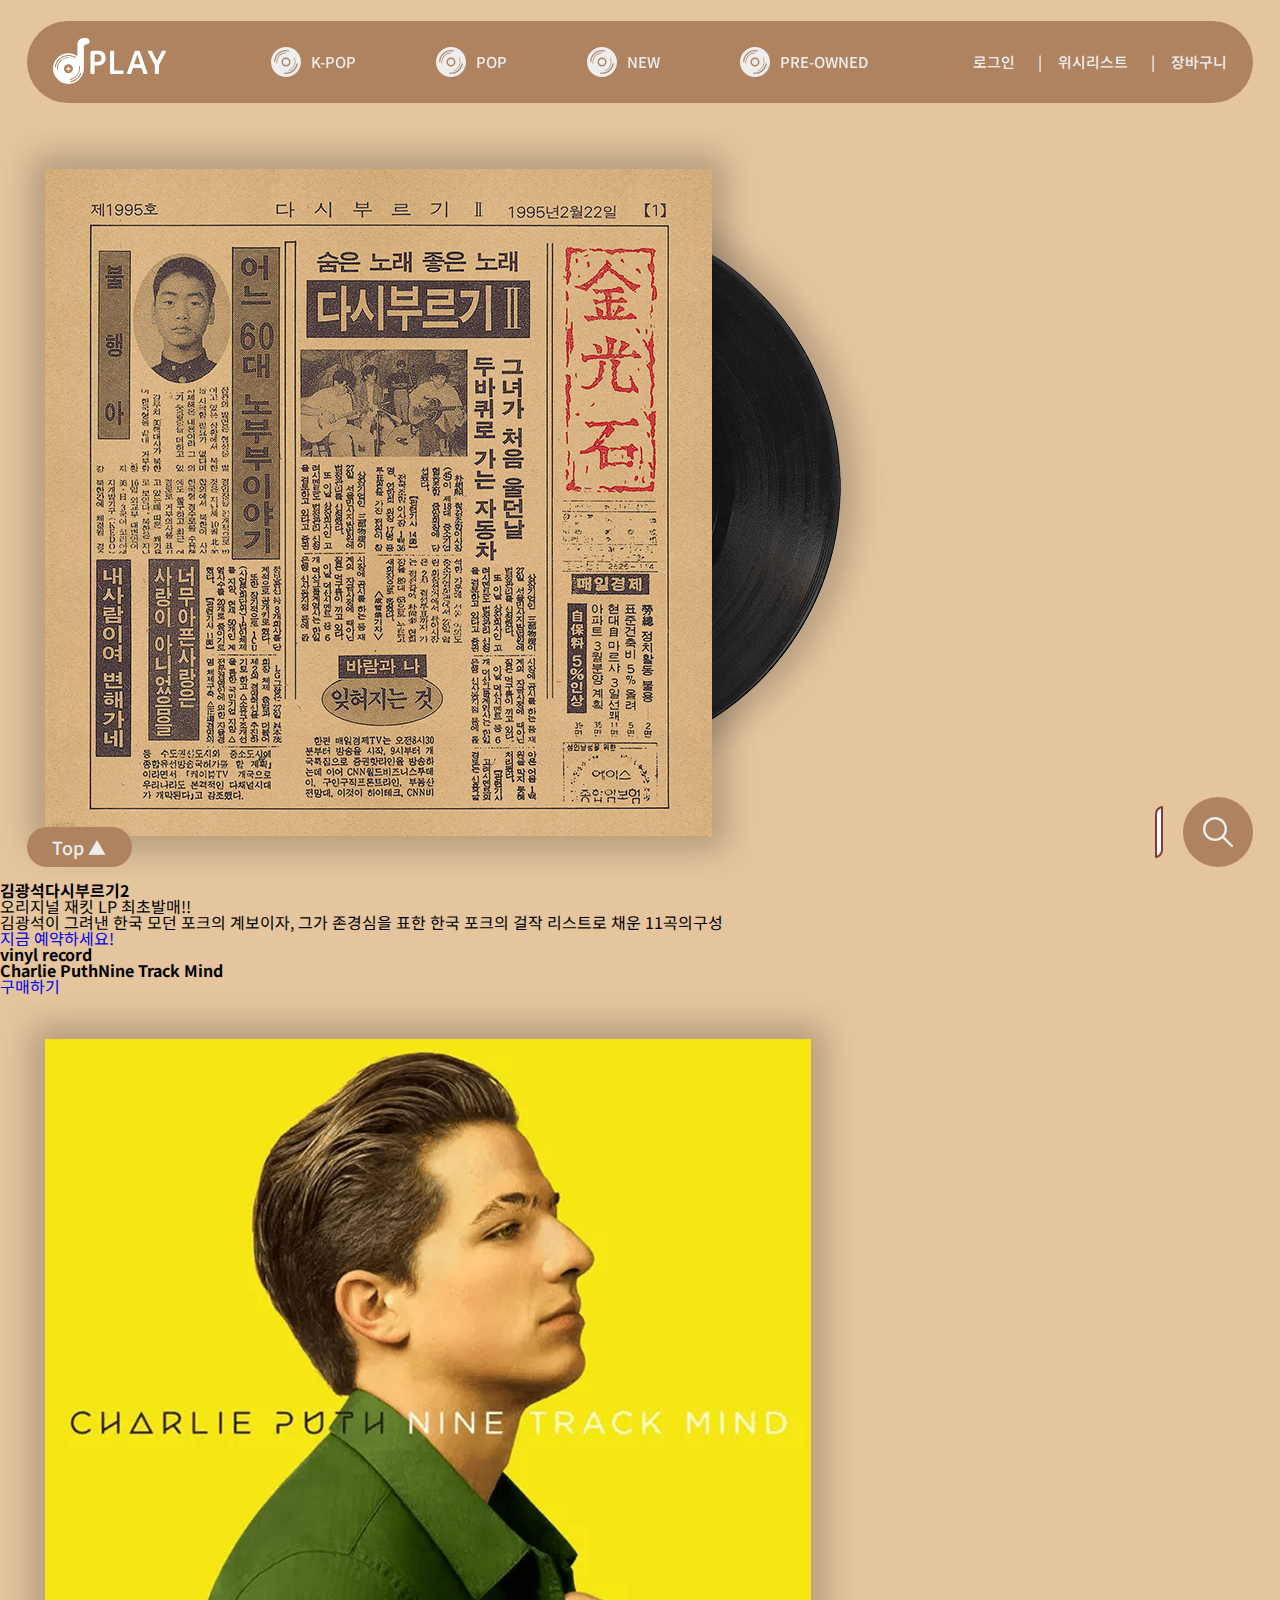
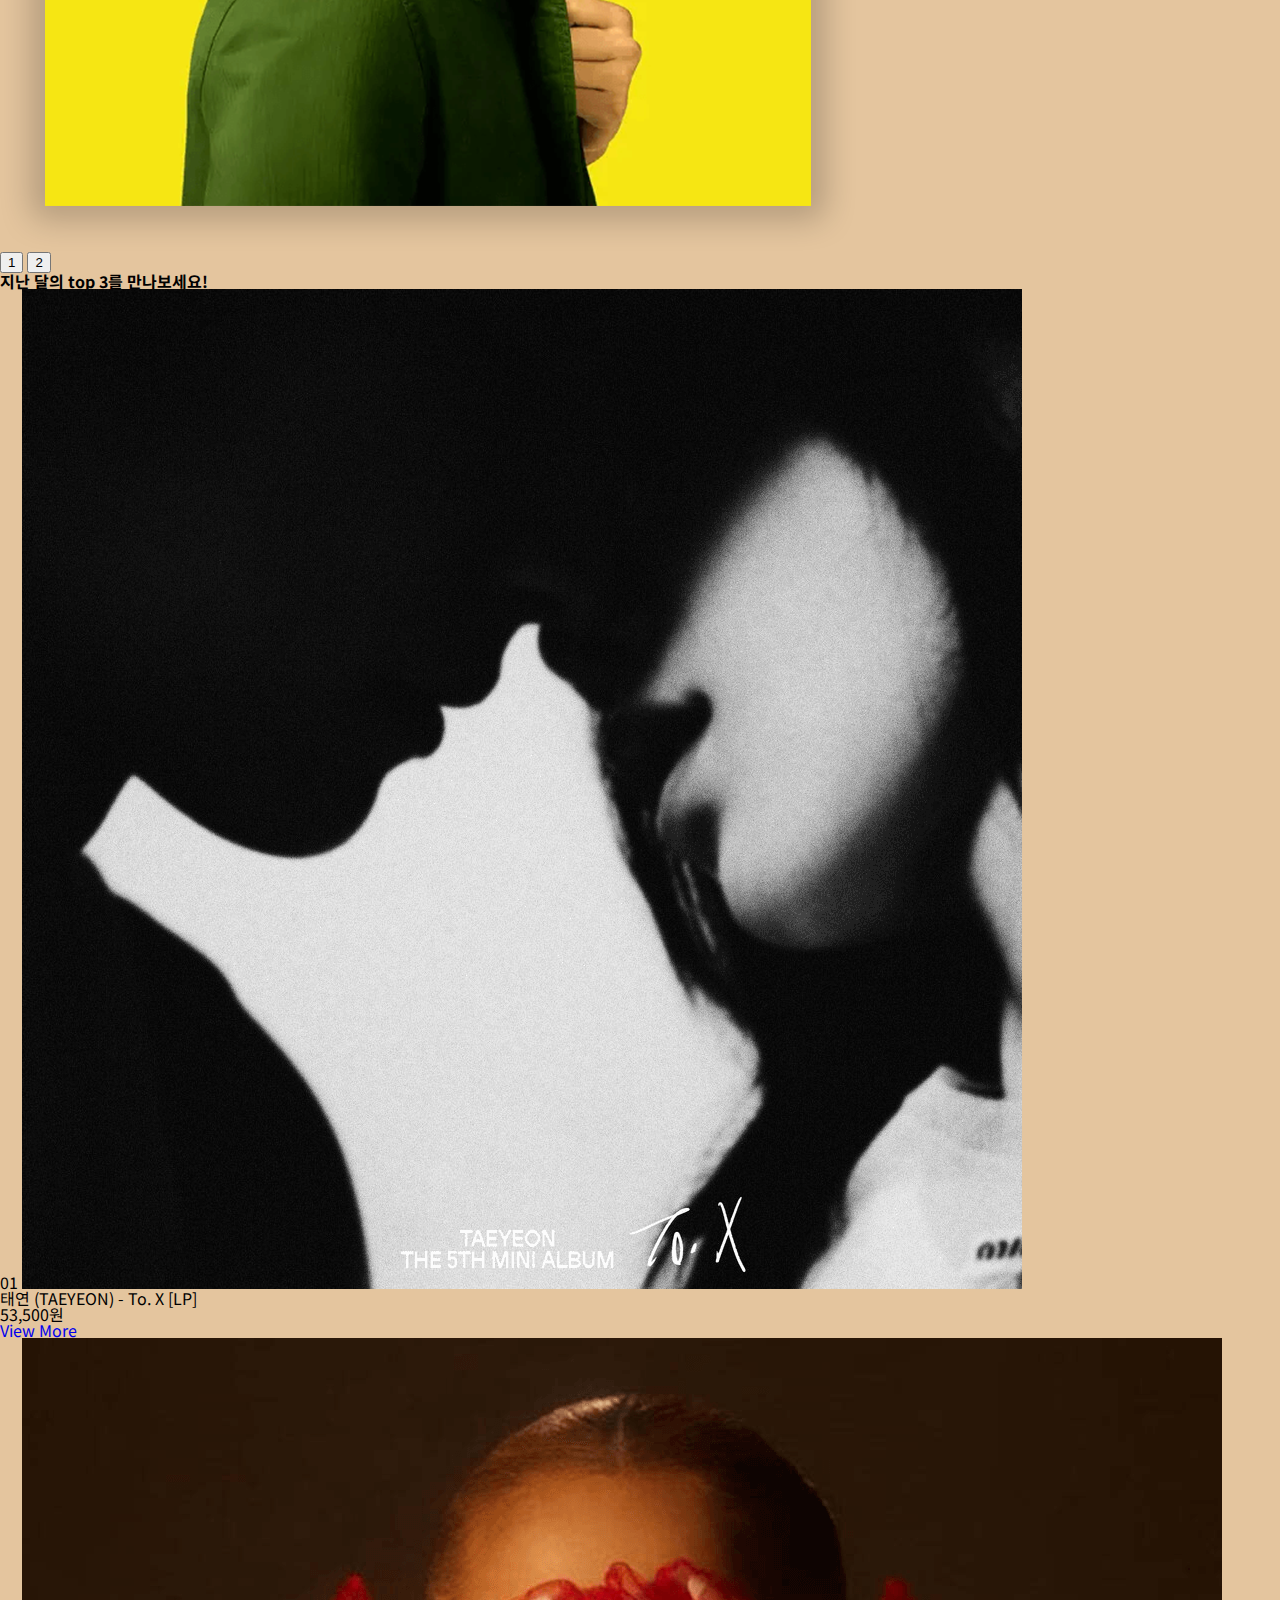
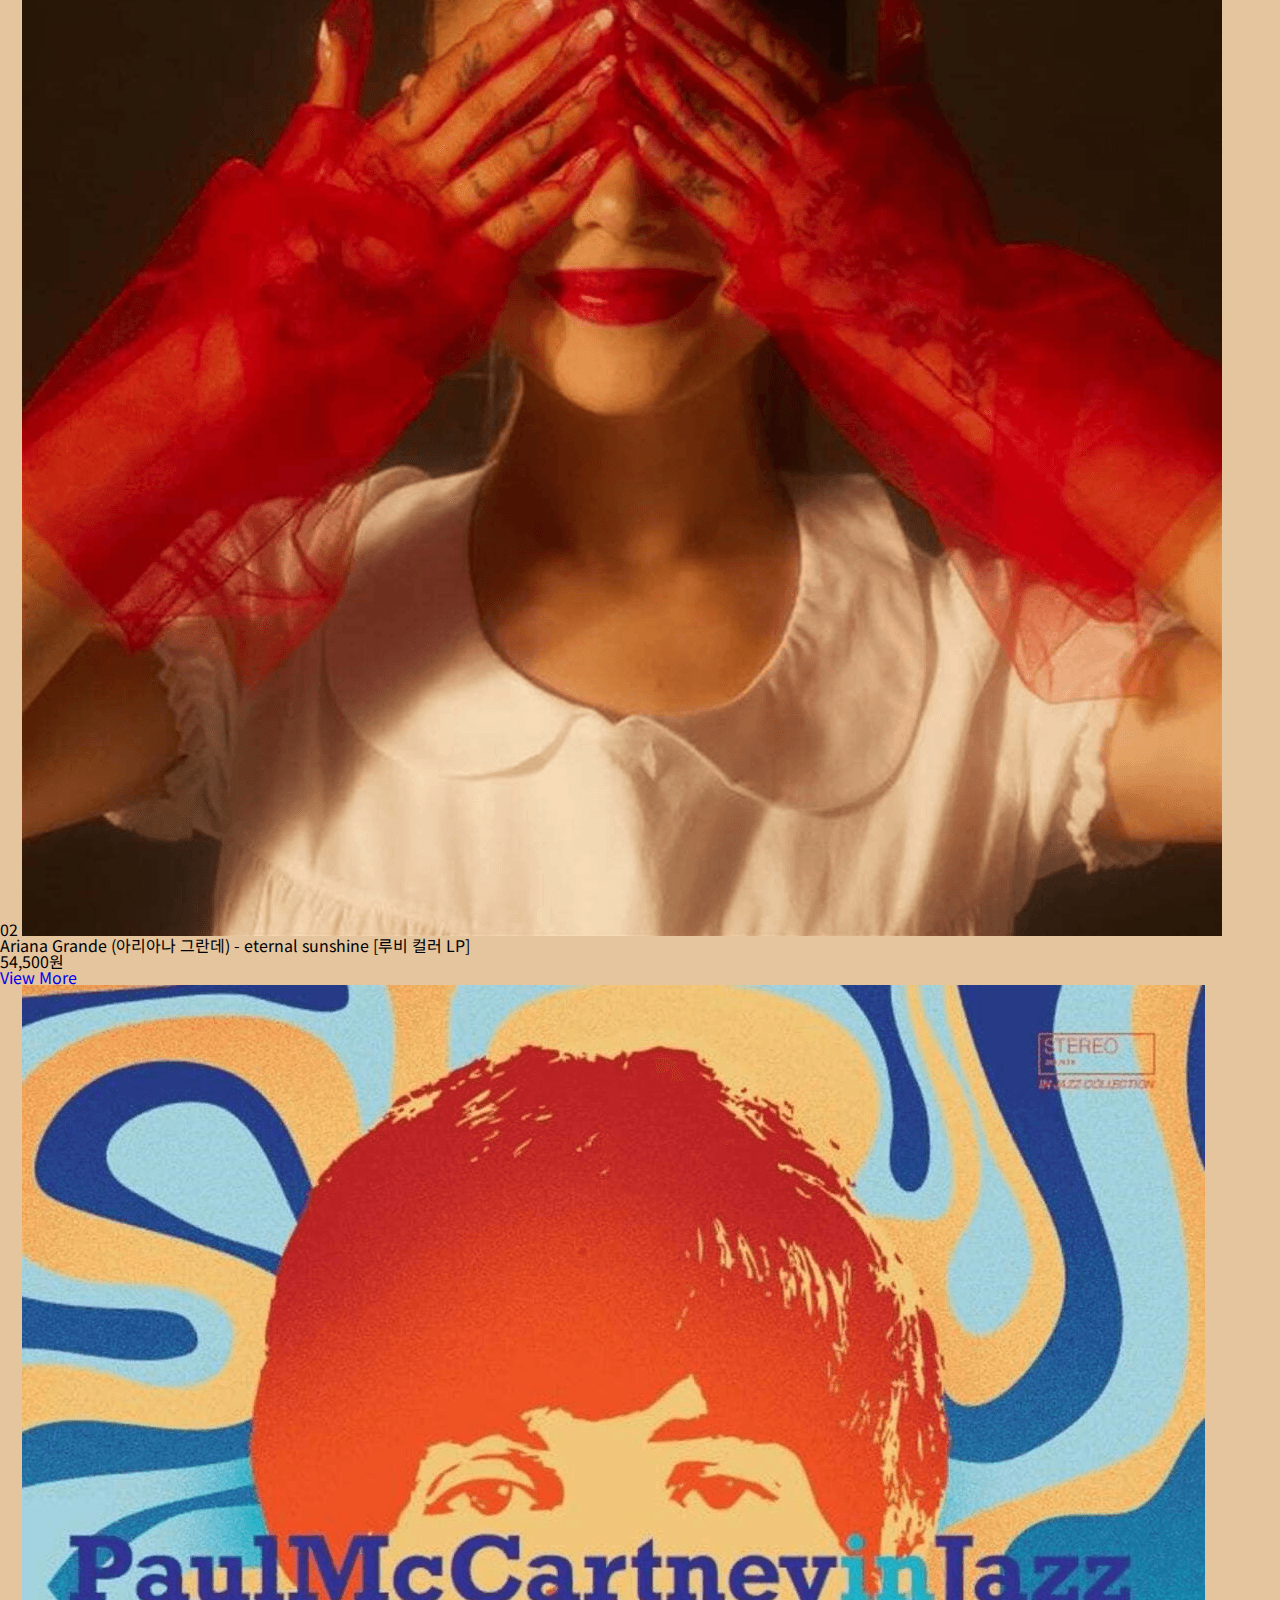
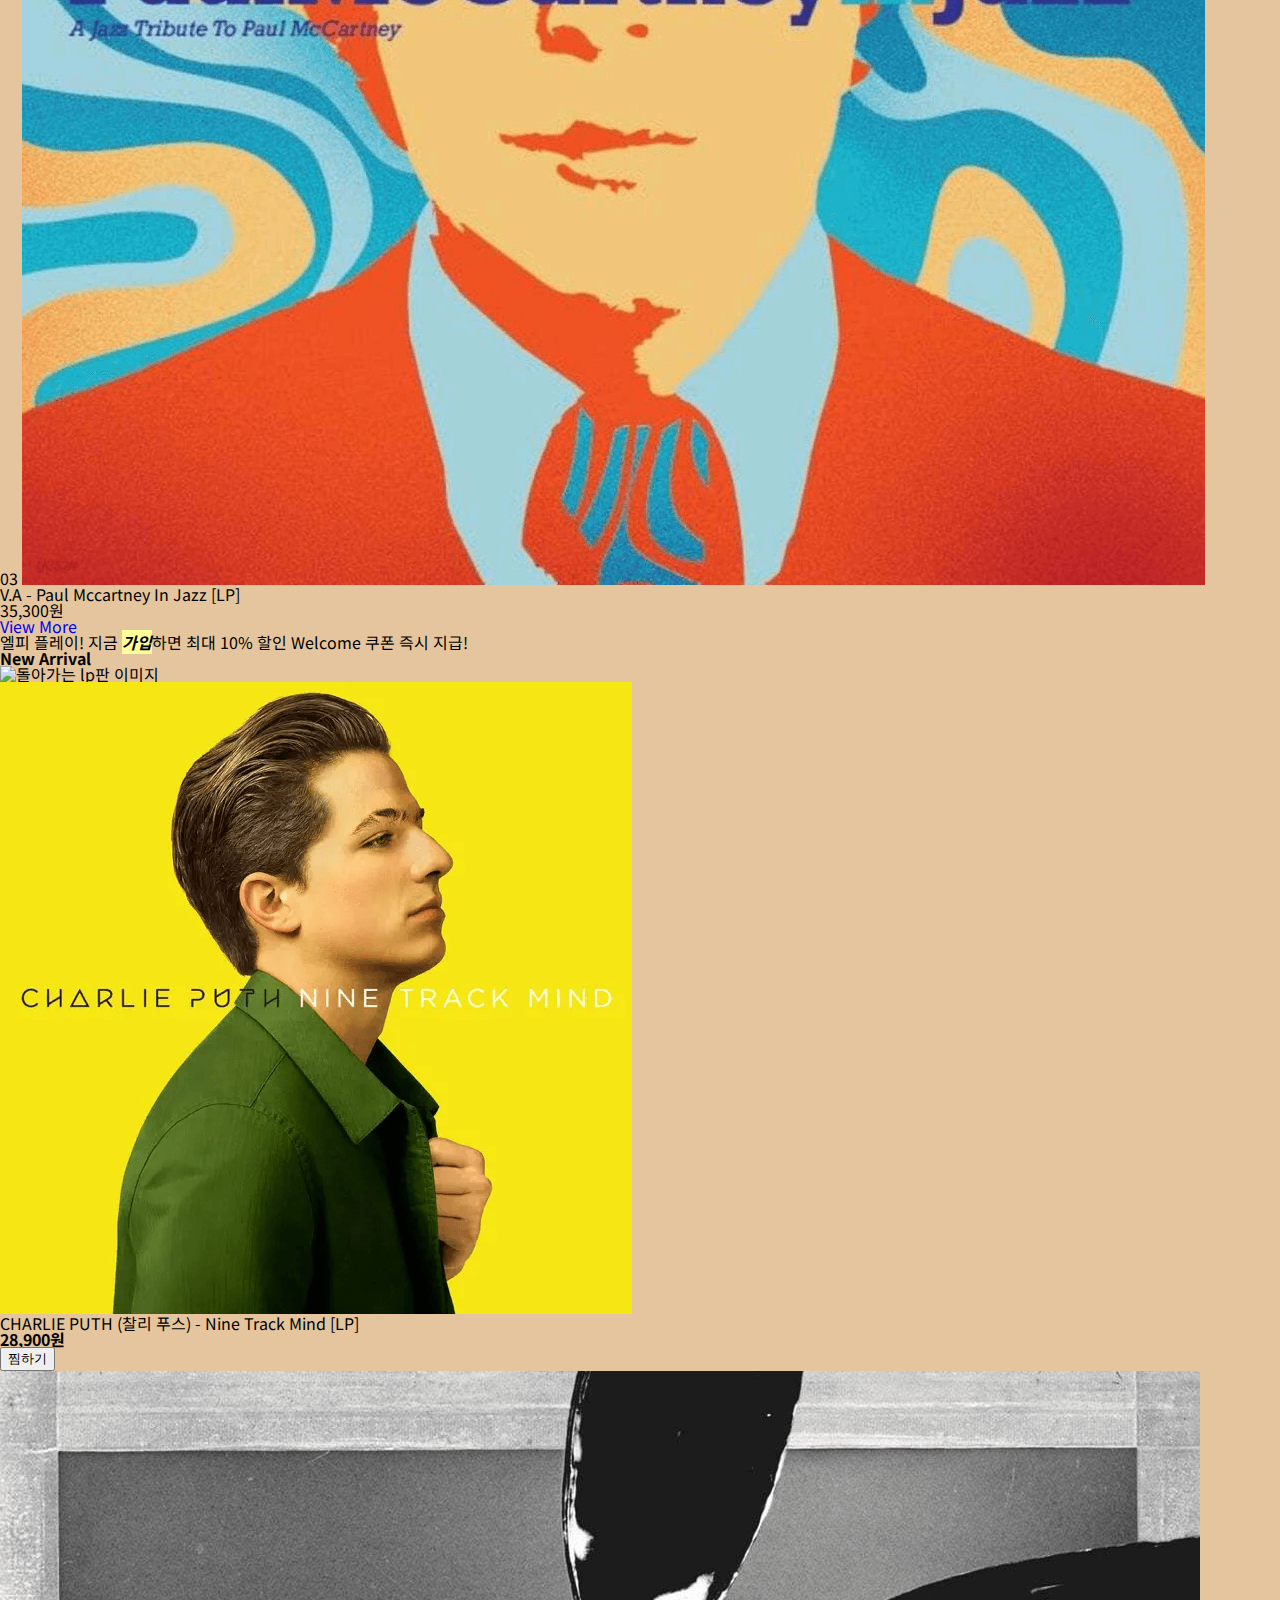
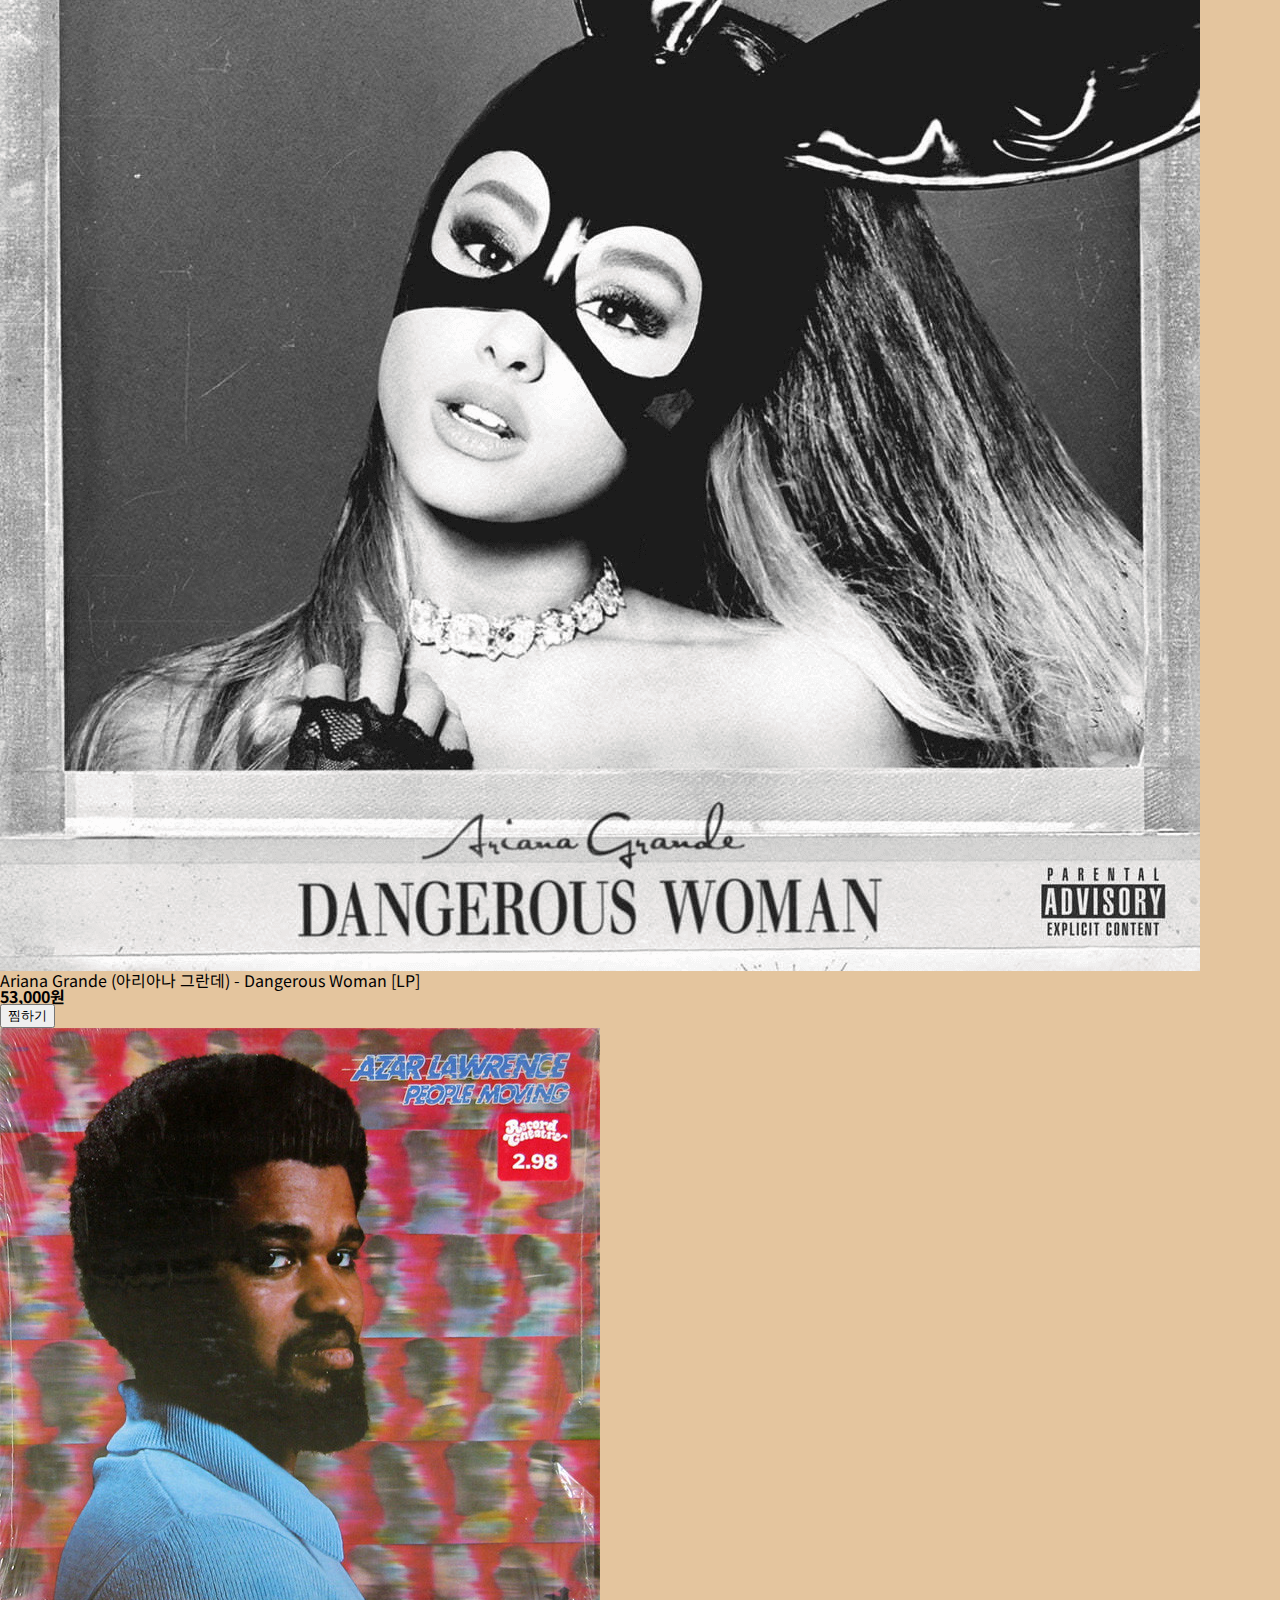
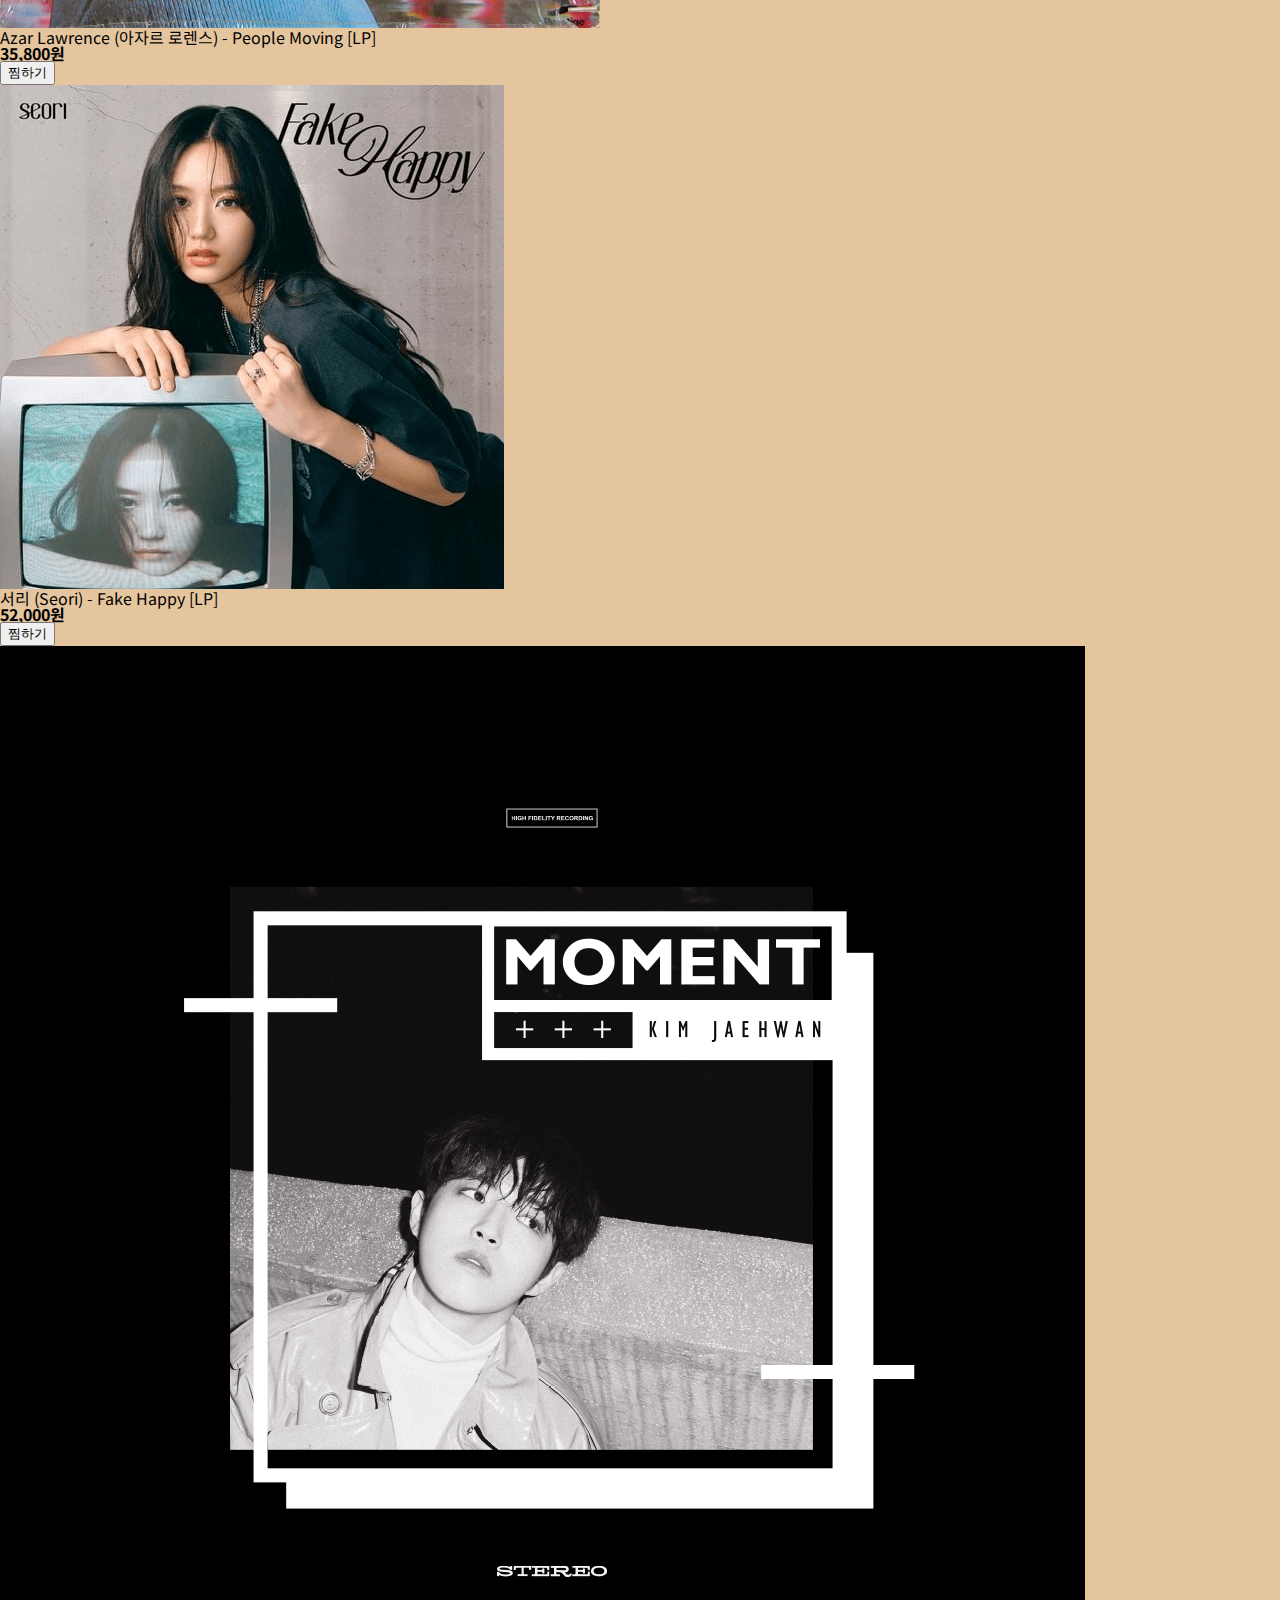
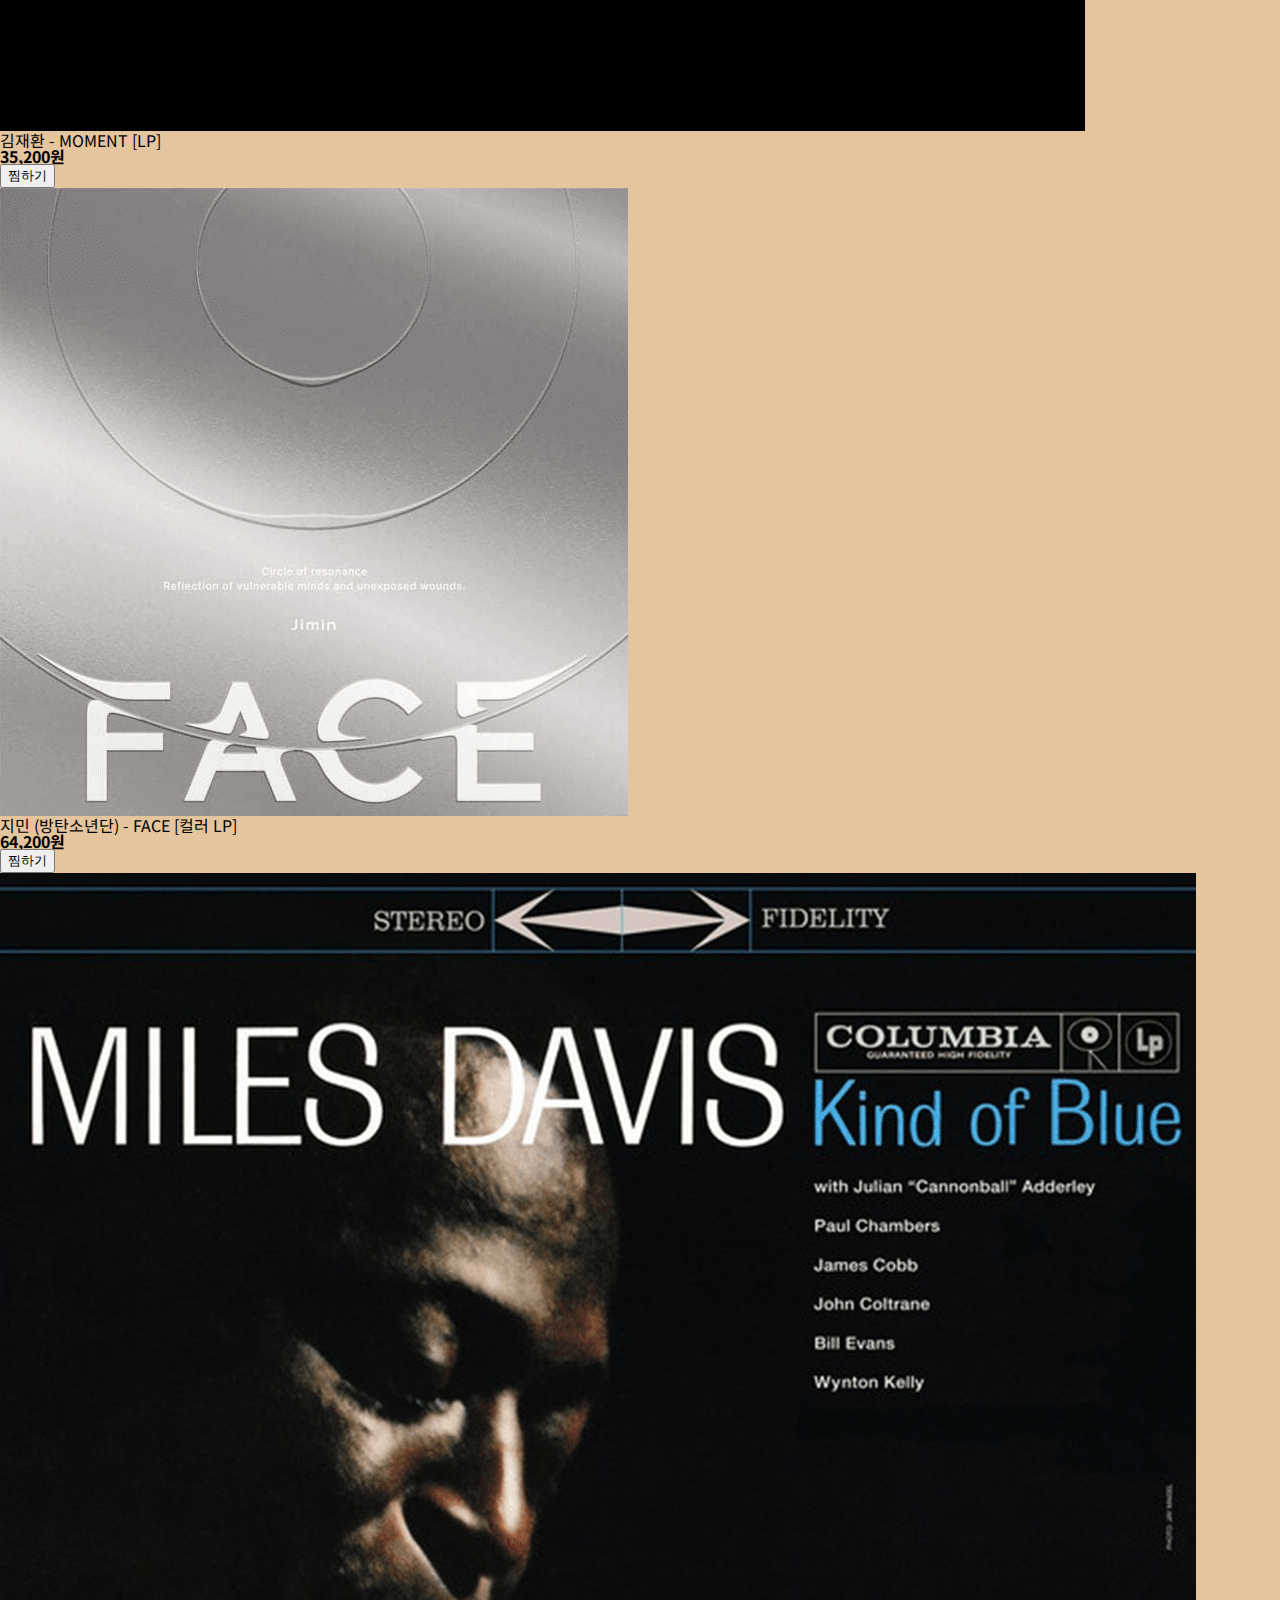
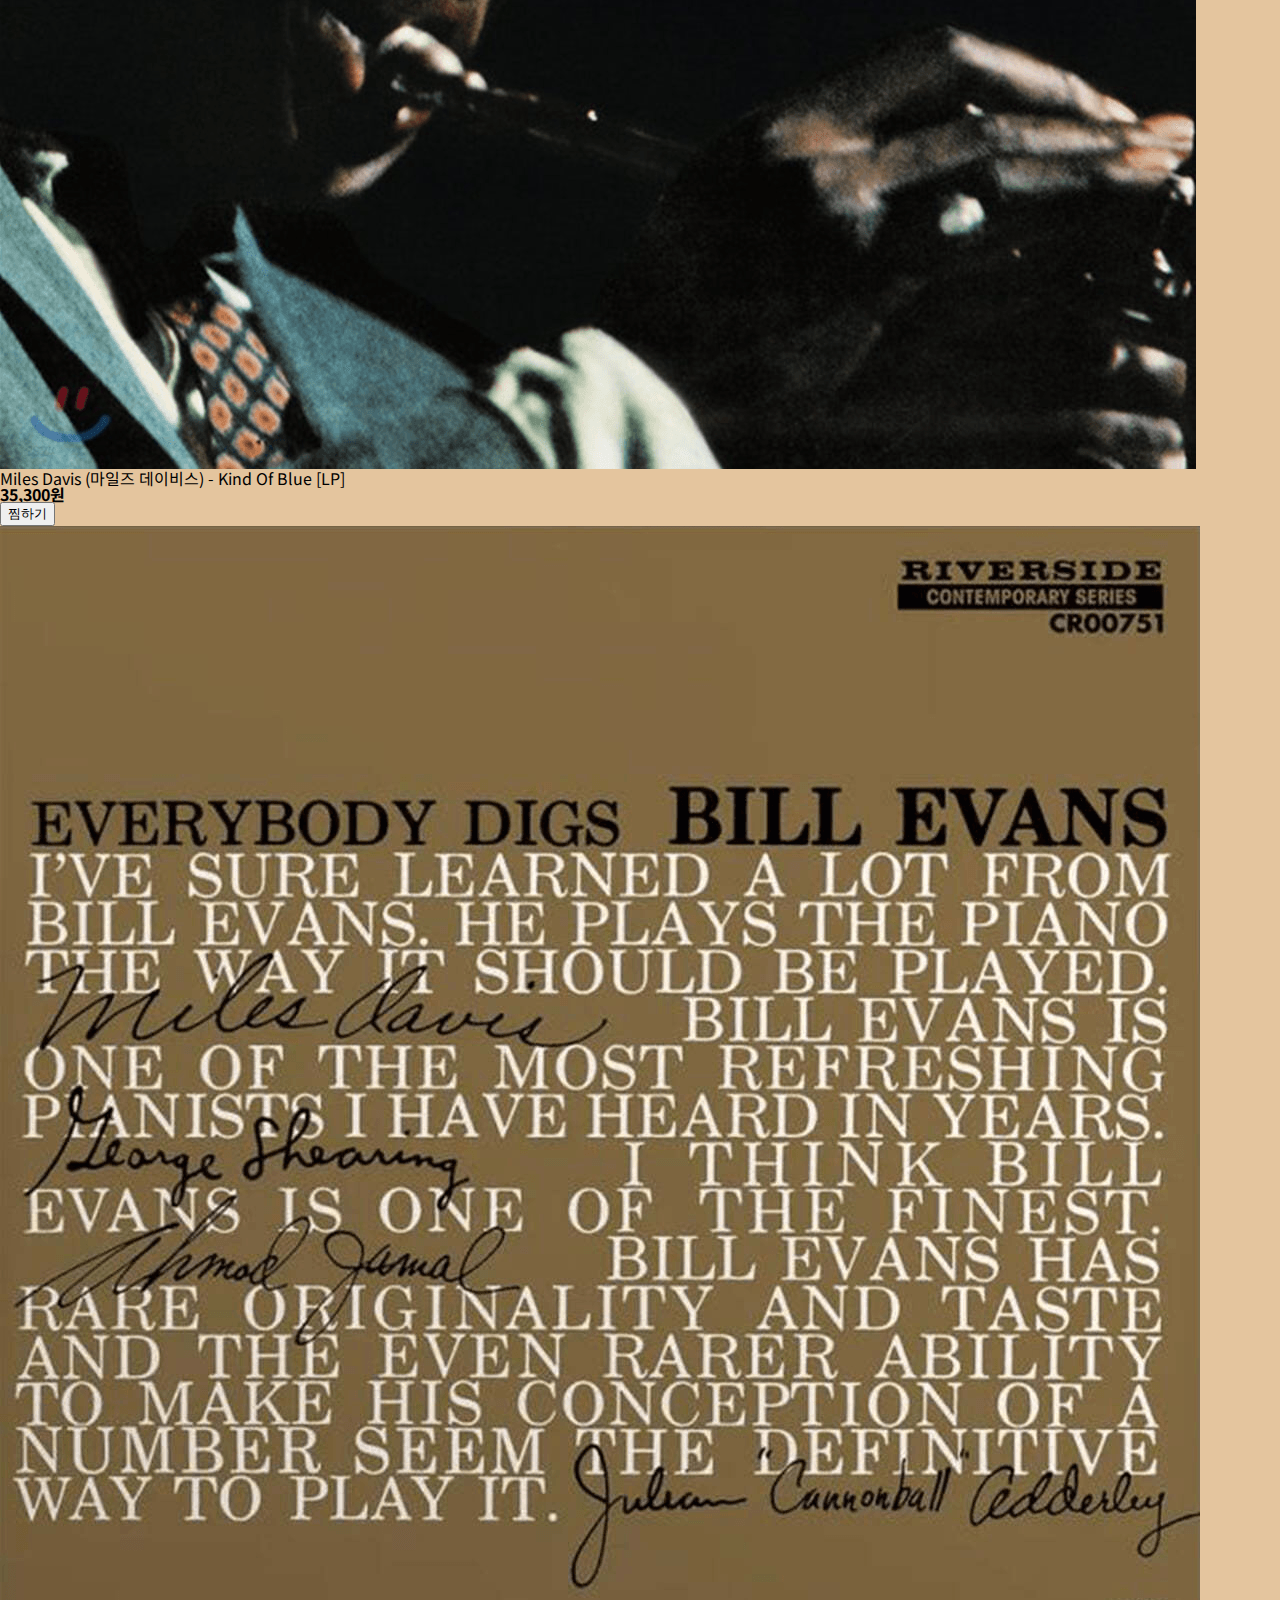
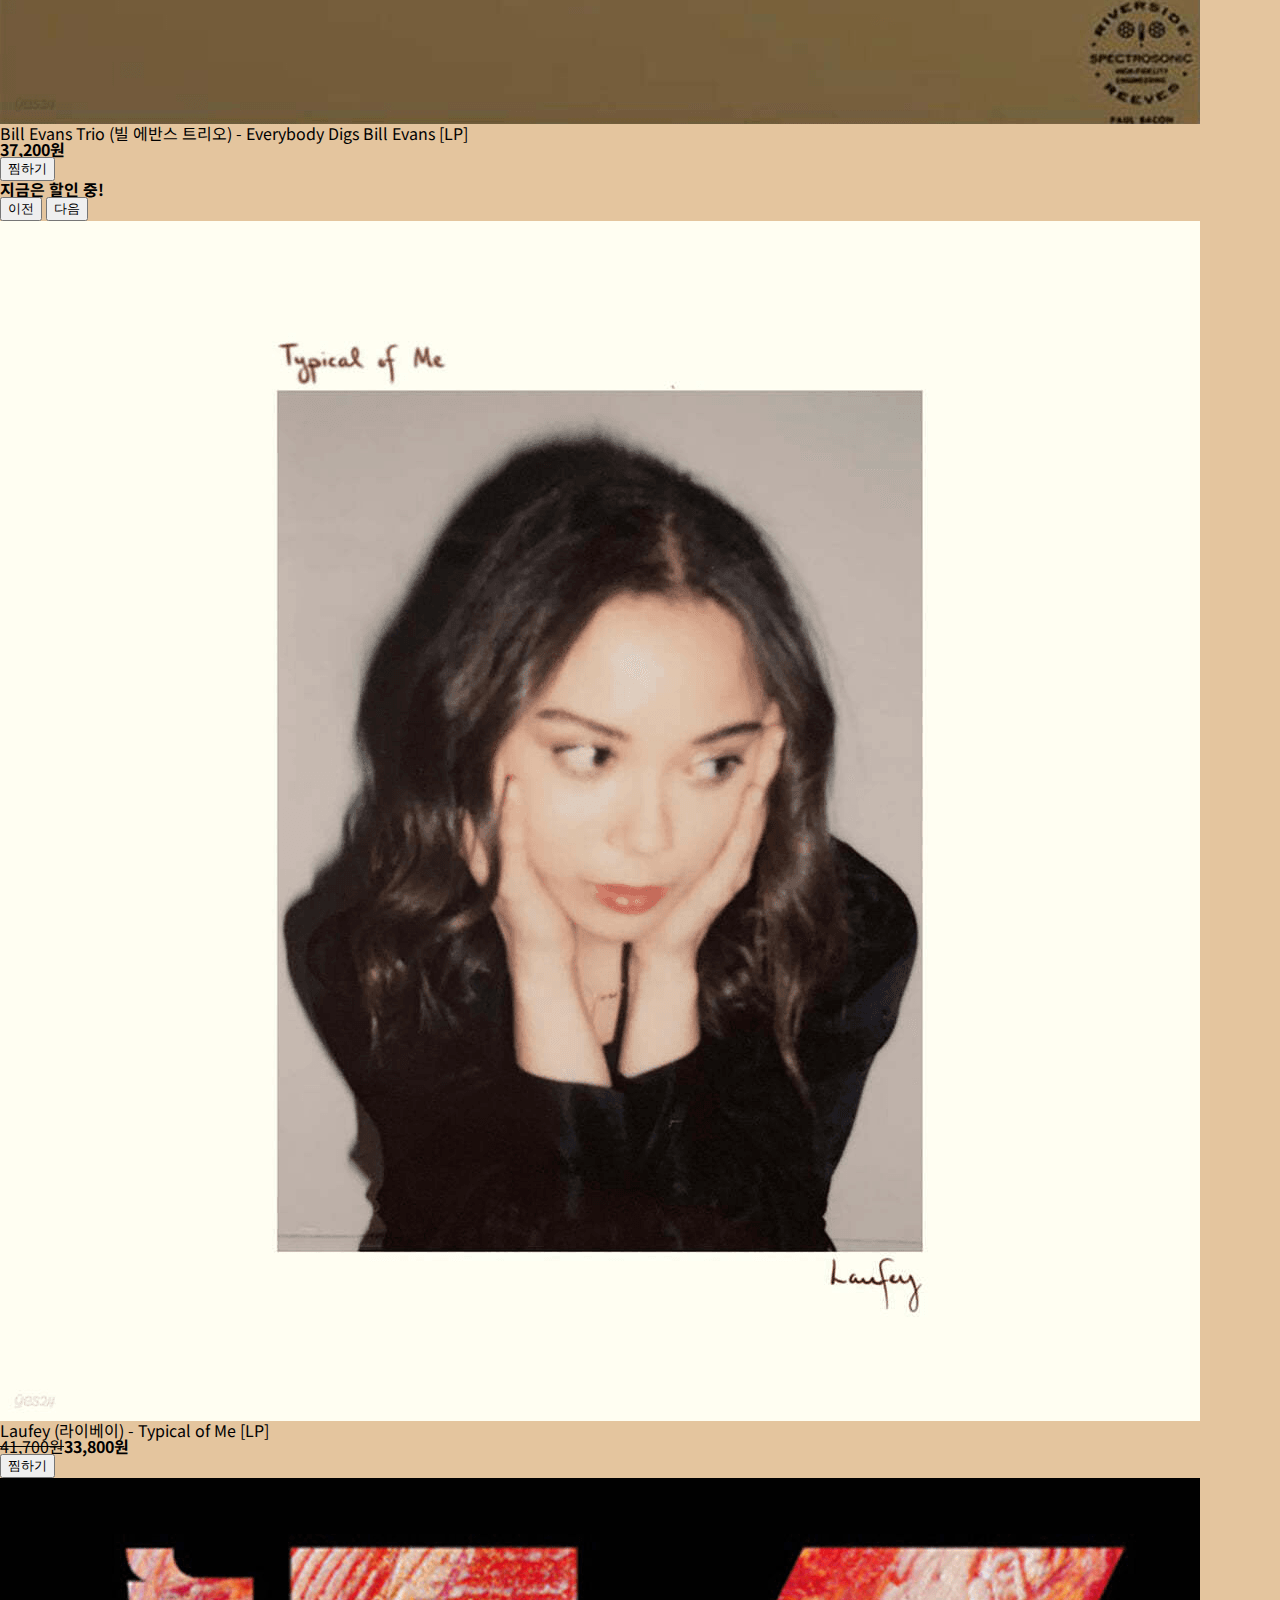
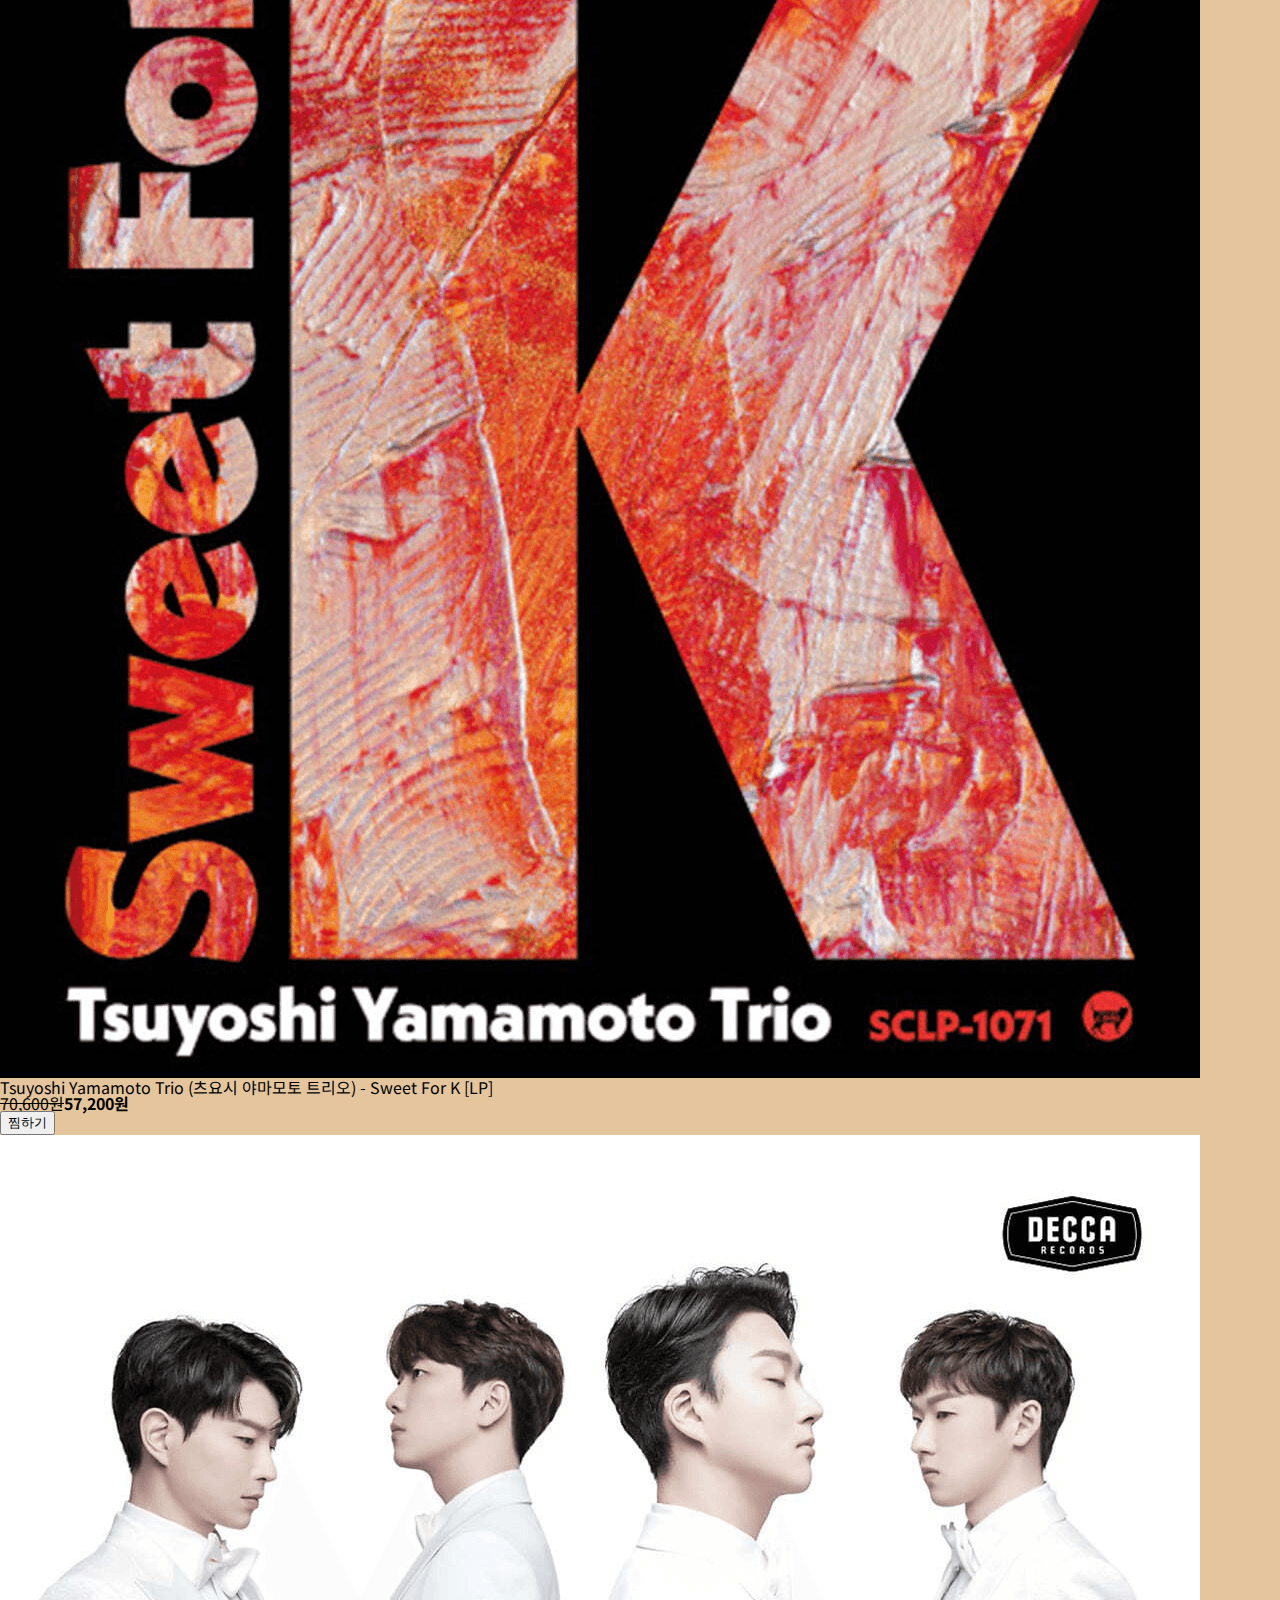
==== index.html @ f5e60ebc "1280min global fin" ====
<!DOCTYPE html>
<html lang="en">
<head>
    <meta charset="UTF-8">
    <meta name="viewport" content="width=device-width, initial-scale=1.0">
    <title>LP PLAY</title>
    <script src="https://code.jquery.com/jquery-latest.min.js"></script>
    <script src="js/myjs.js"></script>
    <link href="https://fonts.googleapis.com/icon?family=Material+Icons" rel="stylesheet">
    <link rel="shortcut icon" href="images/ico_favicon.png" type="image/x-icon">
    <link rel="stylesheet" href="css/import.css">
</head>
<body>
    <header class="noto fts16 ftwM">
        <div>
            <h1>
                <a href="index.html">
                    <img src="images/logo.svg" alt="welcome! LP Play!">
                </a>
            </h1>
            <span data-panel="mobileNavPanel" class="material-icons">menu</span>
            <nav id="mobileNavPanel">
                <ul>
                    <li>
                        <a href="#">K-POP</a>
                        <ol>
                            <li><a href="#">DANCE POP</a></li>
                            <li><a href="#">BALLAD</a></li>
                            <li><a href="#">HIP-HOP/RAB</a></li>
                            <li><a href="#">ROCK/INDIE</a></li>
                            <li><a href="#">REGGAE/DANCEHALL</a></li>
                            <li><a href="#">ELECTRONIC</a></li>
                        </ol>
                    </li>
                    <li>
                        <a href="#">POP</a>
                        <ol>
                            <li><a href="#">DANCE POP</a></li>
                            <li><a href="#">BALLAD</a></li>
                            <li><a href="#">HIP-HOP/RAB</a></li>
                            <li><a href="#">ROCK/INDIE</a></li>
                            <li><a href="#">REGGAE/DANCEHALL</a></li>
                            <li><a href="#">ELECTRONIC</a></li>
                        </ol>
                    </li>
                    <li>
                        <a href="#">NEW</a>
                        <ol>
                            <li><a href="#">DANCE POP</a></li>
                            <li><a href="#">BALLAD</a></li>
                            <li><a href="#">HIP-HOP/RAB</a></li>
                            <li><a href="#">ROCK/INDIE</a></li>
                            <li><a href="#">REGGAE/DANCEHALL</a></li>
                            <li><a href="#">ELECTRONIC</a></li>
                        </ol>
                    </li>
                    <li>
                        <a href="#">PRE-OWNED</a>
                        <ol>
                            <li><a href="#">DANCE POP</a></li>
                            <li><a href="#">BALLAD</a></li>
                            <li><a href="#">HIP-HOP/RAB</a></li>
                            <li><a href="#">ROCK/INDIE</a></li>
                            <li><a href="#">REGGAE/DANCEHALL</a></li>
                            <li><a href="#">ELECTRONIC</a></li>
                        </ol>
                    </li>
                </ul>
            </nav>
            <div>
                <a href="#">로그인</a>
                <a href="#">위시리스트</a>
                <a href="#">장바구니</a>
            </div>
        </div>
    </header>

    <div class="mainContainer noto">
        <a href="#" class="fts18 ftwM">Top &#9650;</a>
        <form>
            <div class="searchPoint">
                <input type="search" id="searchBar" placeholder="찾으시는 가수명이나 곡 제목을 입력해주세요" title="찾으시는 가수명이나 곡 제목을 입력해주세요">
                <input type="button" value="search" data-bar="searchBar">
            </div>
        </form>
        <div class="TopSlider">
            <ul>
                <li>
                    <img src="images/slide_1.png" alt="김광석의 다시 부르기2 앨범 커버 이미지">
                    <div>
                        <h2><span>김광석</span>다시부르기2</h2>
                        <p>오리지널 재킷 LP 최초발매!!</p>
                        <p>김광석이 그려낸 한국 모던 포크의 계보이자, 그가 존경심을 표한 한국 포크의 걸작 리스트로 채운 11곡의구성</p>
                        <a href="#">지금 예약하세요!</a>
                    </div>
                </li>
                <li>
                    <h2>vinyl record</h2>
                    <div>
                        <h3><span>Charlie Puth</span>Nine Track Mind</h3>
                        <a href="#">구매하기</a>
                    </div>
                    <img src="images/slide_2.png" alt="Charlie Puth의 Nine Track Mind 앨범 커버 이미지">
                </li>
            </ul>
            <input type="button" class="sldeBTn1" value="1">
            <input type="button" class="sldeBTn2" value="2">
        </div>
        <div class="lastMonthTop3">
            <h2>지난 달의 top 3를 만나보세요!</h2>
            <ol>
                <li>
                    <span>01</span>
                    <img src="images/cov_to_X.png" alt="태연의 to.X 앨범 커버">
                    <dl>
                        <dt>태연 (TAEYEON) - To. X [LP]</dt>
                        <dd>53,500원</dd>
                        <dd><a href="#">View More</a></dd>
                    </dl>
                </li>
                <li>
                    <span>02</span>
                    <img src="images/cov_eternal_sunshine.png" alt="Ariana Grande의 eternal sunshine 앨범 커버">
                    <dl>
                        <dt>Ariana Grande (아리아나 그란데) - eternal sunshine [루비 컬러 LP]</dt>
                        <dd>54,500원</dd>
                        <dd><a href="#">View More</a></dd>
                    </dl>
                </li>
                <li>
                    <span>03</span>
                    <img src="images/cov_Paul_Mccartney_In_Jazz.png" alt=" V.A의 Paul Mccartney In Jazz 앨범 커버">
                    <dl>
                        <dt>V.A - Paul Mccartney In Jazz [LP]</dt>
                        <dd>35,300원</dd>
                        <dd><a href="#">View More</a></dd>
                    </dl>
                </li>
            </ol>
        </div>
        <p>엘피 플레이! 지금 <mark>가입</mark>하면 <small>최대 10% 할인 Welcome 쿠폰 즉시 지급!</small></p>
        <div class="newVinyl">
            <div>
                <h2>New Arrival</h2>
                <img src="images/new_recordimg.png" alt="돌아가는 lp판 이미지">
            </div>
            <ul>
                <li>
                    <a href="#"><img src="images/cov_nine_Track_Mind.png" alt="CHARLIE PUTH의 Nine Track Mind 앨범 커버"></a>
                    <dl>
                        <dt>CHARLIE PUTH (찰리 푸스) - Nine Track Mind [LP]</dt>
                        <dd><strong>28,900원</strong></dd>
                    </dl>
                    <input type="button" value="찜하기">
                </li>
                <li>
                    <a href="#"><img src="images/cov_dangerous_Woman.png" alt="Ariana Grande의 Dangerous Woman 앨범 커버"></a>
                    <dl>
                        <dt>Ariana Grande (아리아나 그란데) - Dangerous Woman [LP]</dt>
                        <dd><strong>53,000원</strong></dd>
                    </dl>
                    <input type="button" value="찜하기">
                </li>
                <li>
                    <a href="#"><img src="images/cov_people_Moving.jpeg" alt="Azar Lawrence의 People Moving 앨범 커버"></a>
                    <dl>
                        <dt>Azar Lawrence (아자르 로렌스) - People Moving [LP]</dt>
                        <dd><strong>35,800원</strong></dd>
                    </dl>
                    <input type="button" value="찜하기">
                </li>
                <li>
                    <a href="#"><img src="images/cov_Fake_Happy.png" alt="서리의 Fake Happy 앨범 커버"></a>
                    <dl>
                        <dt>서리 (Seori) - Fake Happy [LP]</dt>
                        <dd><strong>52,000원</strong></dd>
                    </dl>
                    <input type="button" value="찜하기">
                </li>
                <li>
                    <a href="#"><img src="images/cov_MOMENT.png" alt="김재환의 MOMENT 앨범 커버"></a>
                    <dl>
                        <dt>김재환 - MOMENT [LP]</dt>
                        <dd><strong>35,200원</strong></dd>
                    </dl>
                    <input type="button" value="찜하기">
                </li>
                <li>
                    <a href="#"><img src="images/cov_face.png" alt="지민의 FACE 앨범 커버"></a>
                    <dl>
                        <dt>지민 (방탄소년단) - FACE [컬러 LP]</dt>
                        <dd><strong>64,200원</strong></dd>
                    </dl>
                    <input type="button" value="찜하기">
                </li>
                <li>
                    <a href="#"><img src="images/cov_Kind_Of_Blue.png" alt="Miles Davis의 Kind Of Blue 앨범 커버"></a>
                    <dl>
                        <dt>Miles Davis (마일즈 데이비스) - Kind Of Blue [LP]</dt>
                        <dd><strong>35,300원</strong></dd>
                    </dl>
                    <input type="button" value="찜하기">
                </li>
                <li>
                    <a href="#"><img src="images/cov_Everybody_Digs_Bill_Evans.png" alt="Bill Evans Trio의 Everybody Digs Bill Evans 앨범 커버"></a>
                    <dl>
                        <dt>Bill Evans Trio (빌 에반스 트리오) - Everybody Digs Bill Evans [LP]</dt>
                        <dd><strong>37,200원</strong></dd>
                    </dl>
                    <input type="button" value="찜하기">
                </li>
            </ul>
        </div>
        <div class="discount">
            <h2>지금은 할인 중!</h2>
            <span>
                <input type="button" value="이전">
                <input type="button" value="다음">
            </span>
            <ul>
                <li>
                    <a href="#"><img src="images/cov_Typical_of_Me.png" alt="Laufey의 Typical of Me 앨범 커버"></a>
                    <dl>
                        <dt>Laufey (라이베이) - Typical of Me [LP]</dt>
                        <dd><s>41,700원</s><strong>33,800원</strong></dd>
                    </dl>
                    <input type="button" value="찜하기">
                </li>
                <li>
                    <a href="#"><img src="images/cov_Sweet_For_K.png" alt="Tsuyoshi Yamamoto Trio의 Sweet For K 앨범 커버"></a>
                    <dl>
                        <dt>Tsuyoshi Yamamoto Trio (츠요시 야마모토 트리오) - Sweet For K [LP]</dt>
                        <dd><s>70,600원</s><strong>57,200원</strong></dd>
                    </dl>
                    <input type="button" value="찜하기">
                </li>
                <li>
                    <a href="#"><img src="images/cov_Evolution.png" alt="포레스텔라의 Evolution 앨범 커버"></a>
                    <dl>
                        <dt>포레스텔라 (Forestella) - 1집 Evolution [화이트 컬러 LP]</dt>
                        <dd><s>42,200원</s><strong>34,200원</strong></dd>
                    </dl>
                    <input type="button" value="찜하기">
                </li>
                <li>
                    <a href="#"><img src="images/cov_Doo_Wops_Hooligans.png" alt="Bruno Mars의 Doo-Wops & Hooligans 앨범 커버"></a>
                    <dl>
                        <dt>Bruno Mars (브루노 마스) - 1집 Doo-Wops & Hooligans [LP]</dt>
                        <dd><s>34,900원</s><strong>28,400원</strong></dd>
                    </dl>
                    <input type="button" value="찜하기">
                </li>
                <li>
                    <a href="#"><img src="images/cov_The_Beatles_1.png" alt="The Beatles의 The Beatles 1 앨범 커버"></a>
                    <dl>
                        <dt>The Beatles (비틀즈) - The Beatles 1 [2LP]</dt>
                        <dd><s>79,500원</s><strong>64,400원</strong></dd>
                    </dl>
                    <input type="button" value="찜하기">
                </li>
                <li>
                    <a href="#"><img src="images/cov_Typical_of_Me.png" alt=" Hilary Hahn 바흐 - 바이올린 협주곡 (J.S Bach: Violin Concertos) 앨범 커버"></a>
                    <dl>
                        <dt> Hilary Hahn 바흐 - 바이올린 협주곡 (J.S Bach: Violin Concertos) [2LP]</dt>
                        <dd><s>61,800원</s><strong>50,100원</strong></dd>
                    </dl>
                    <input type="button" value="찜하기">
                </li>
                <li>
                    <a href="#"><img src="images/cov_Waltz_For_Debby.png" alt="Bill Evans의  Waltz For Debby 앨범 커버"></a>
                    <dl>
                        <dt>Bill Evans (빌 에반스) - Waltz For Debby[핑크 컬러 LP]</dt>
                        <dd><s>39,400원</s><strong>31,900원</strong></dd>
                    </dl>
                    <input type="button" value="찜하기">
                </li>
            </ul>
        </div>
        <div class="moreVinyl">
            <div>
                <p>
                    <b>초보 가이드(Novice Guide)</b>
                    매혹적인 LP에 새로운 관심을 느끼신 당신을 위한 초보 가이드입니다! 바이닐의 흥미로운 역사부터 보관 및 세척까지, 이 쉽고 재미있는 가이드로 바이닐의 세계를 탐험해보세요.
                </p>
                <a href="#">View More</a>
            </div>
            <div>
                <div>
                    <p>
                        <b>컬러 바이닐 (Colored Vinyl)</b>
                        새로운 바이닐 컬러로 더욱 아름다워진 제품을 경험해보세요!
                    </p>
                    <a href="#">View More</a>
                </div>
                <div>
                    <p>
                        <b>중고 바이닐(Pre-owned Vinyl)</b>
                        중고라서 더 매력적인 바이닐을 합리적인 가격으로 만나보세요!
                    </p>
                    <a href="#">View More</a>
                </div>
            </div>
        </div>
    </div>

    <footer class="noto ftwM">
        <a href="#">
            <img src="images/logo.svg" alt="Goodbye! LP Play!"></a>
        <div>
            <a href="#" target="_blank">instargram</a>
            <a href="#" target="_blank">facebook</a>
            <a href="#" target="_blank">youtube</a>
        </div>
        <ul class="fts16">
            <li><a href="#">소개</a></li>
            <li><a href="#">문의</a></li>
            <li><a href="#">이용약관</a></li>
            <li><a href="#">개인정보처리방침</a></li>
            <li><a href="#">사업자정보확인</a></li>
            <li><a href="#">이용안내</a></li>
            <li><a href="#">배송안내</a></li>
            <li><a href="#">교환/반품</a></li>
        </ul>
        <p class="fts14">상호: (주)엘피플레이(LP PLAY) | 대표: XXX | 개인정보관리책임자: xxx | 전화: 02-0000-0000 | 이메일: emailname@domain.com</p>
        <p class="fts14">주소: 경기도 부천시 소사구 경인로 XXX | 사업자등록번호: XXX-XX-XXXXX | 통신판매: 제0000-AAA-XXXX호</p>
    </footer>
</body>
</html>
---- css/import.css ----
@import url('https://fonts.googleapis.com/css2?family=Noto+Sans+KR:wght@100..900&family=Playfair+Display:ital,wght@0,400..900;1,400..900&display=swap');
/* font */
@import url('reset.css');
@import url('global.css');
@import url('page.css')
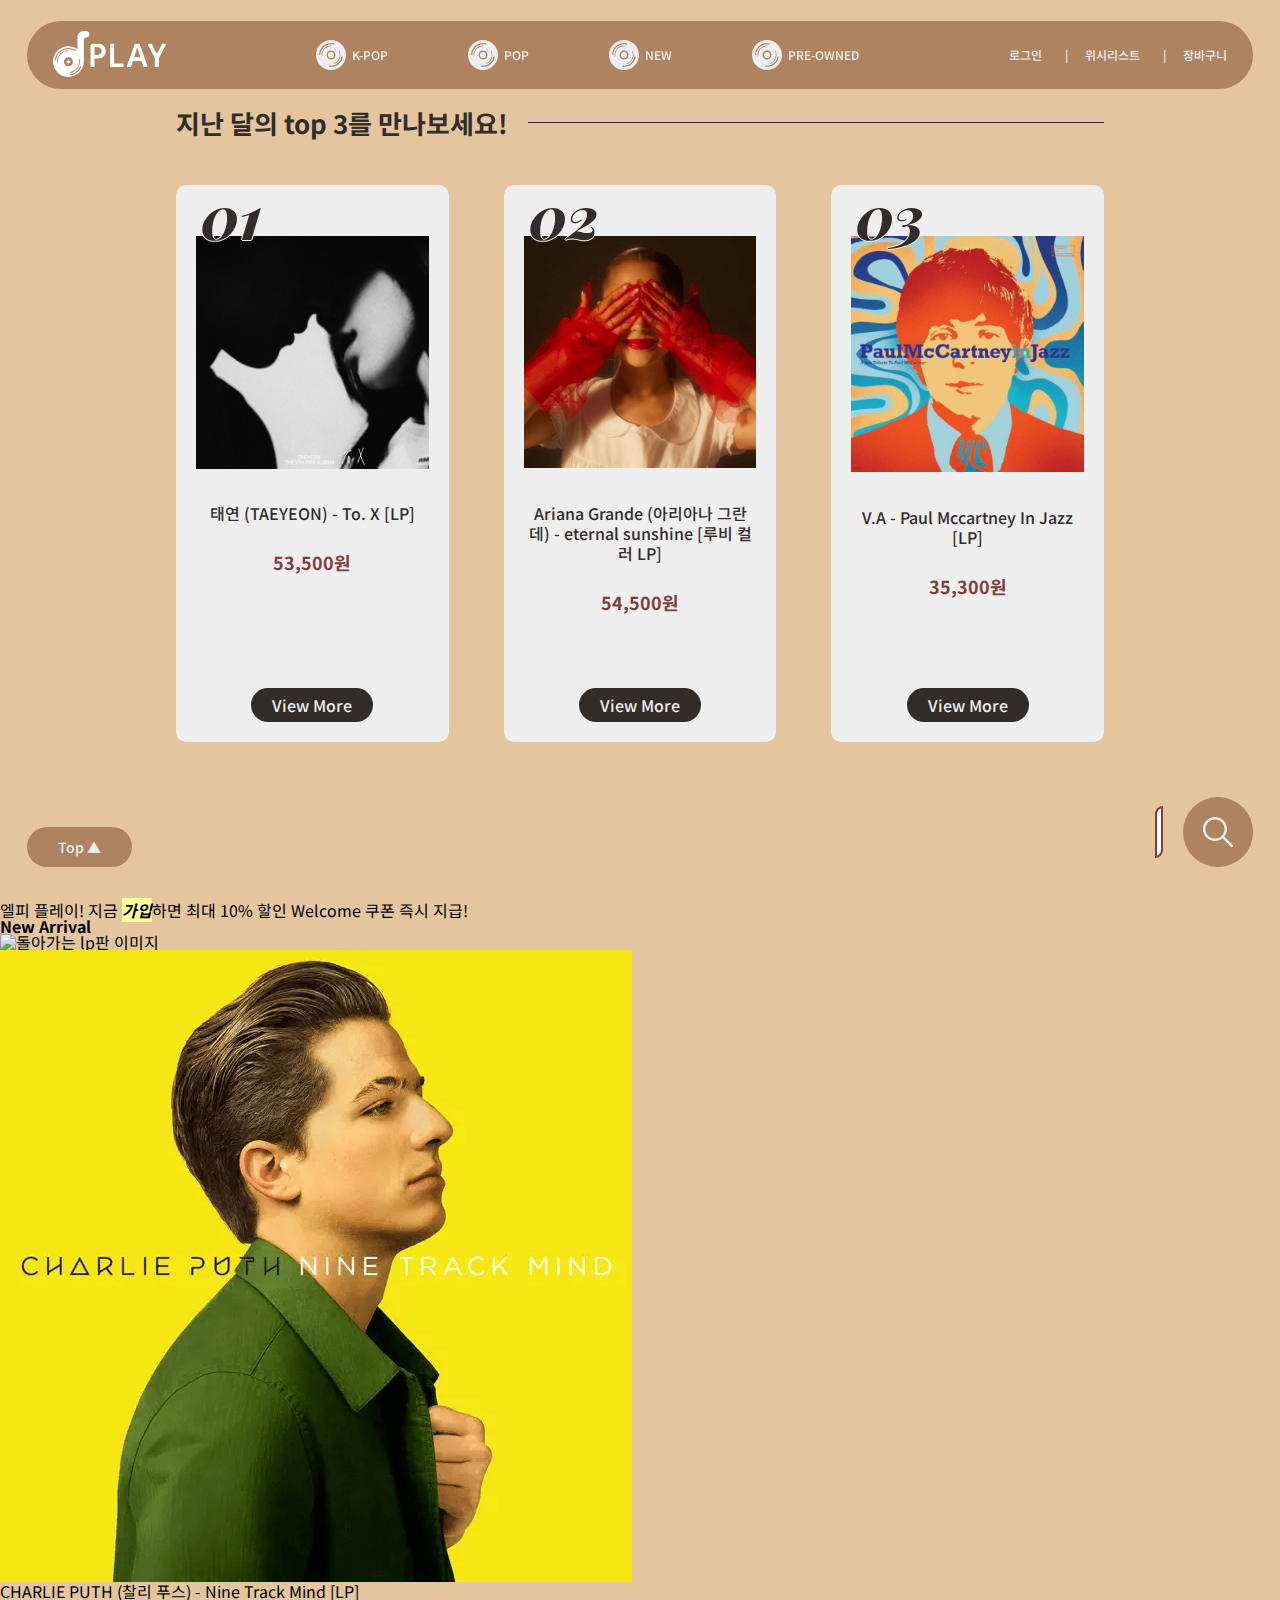
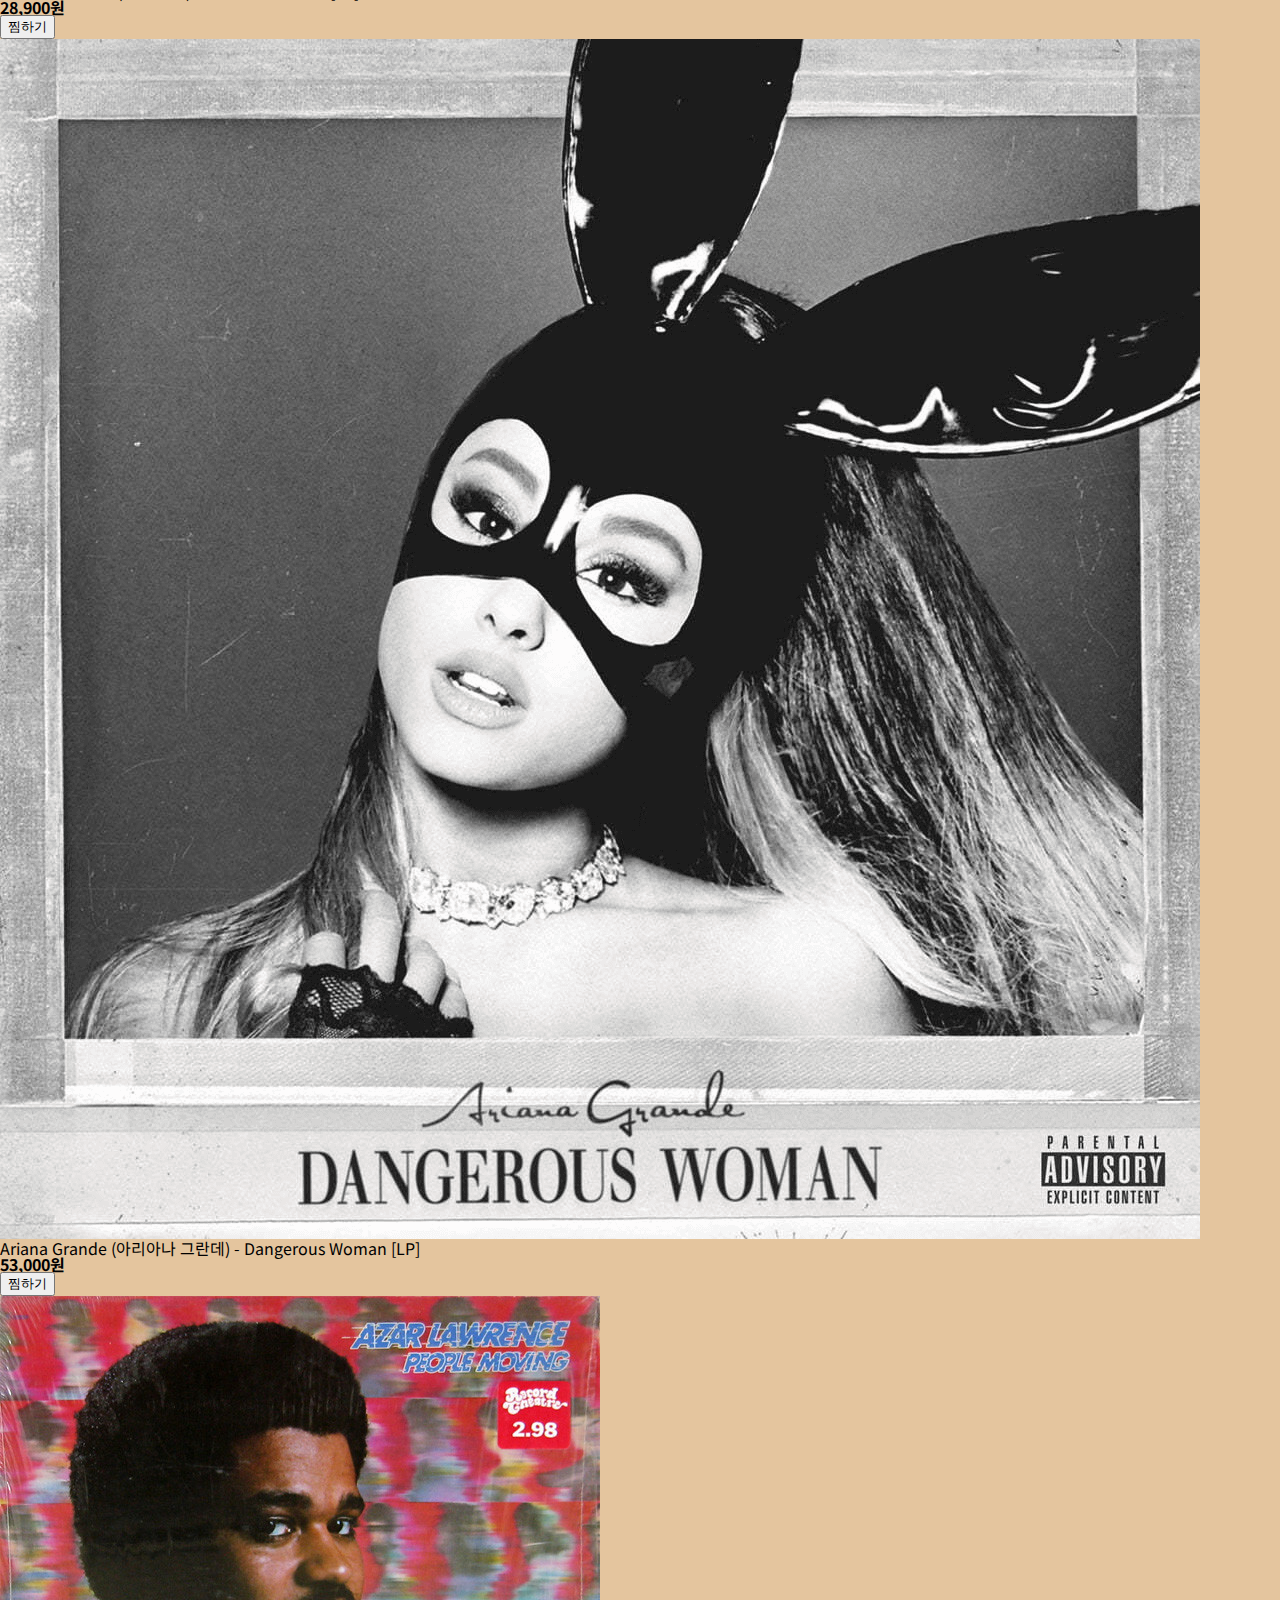
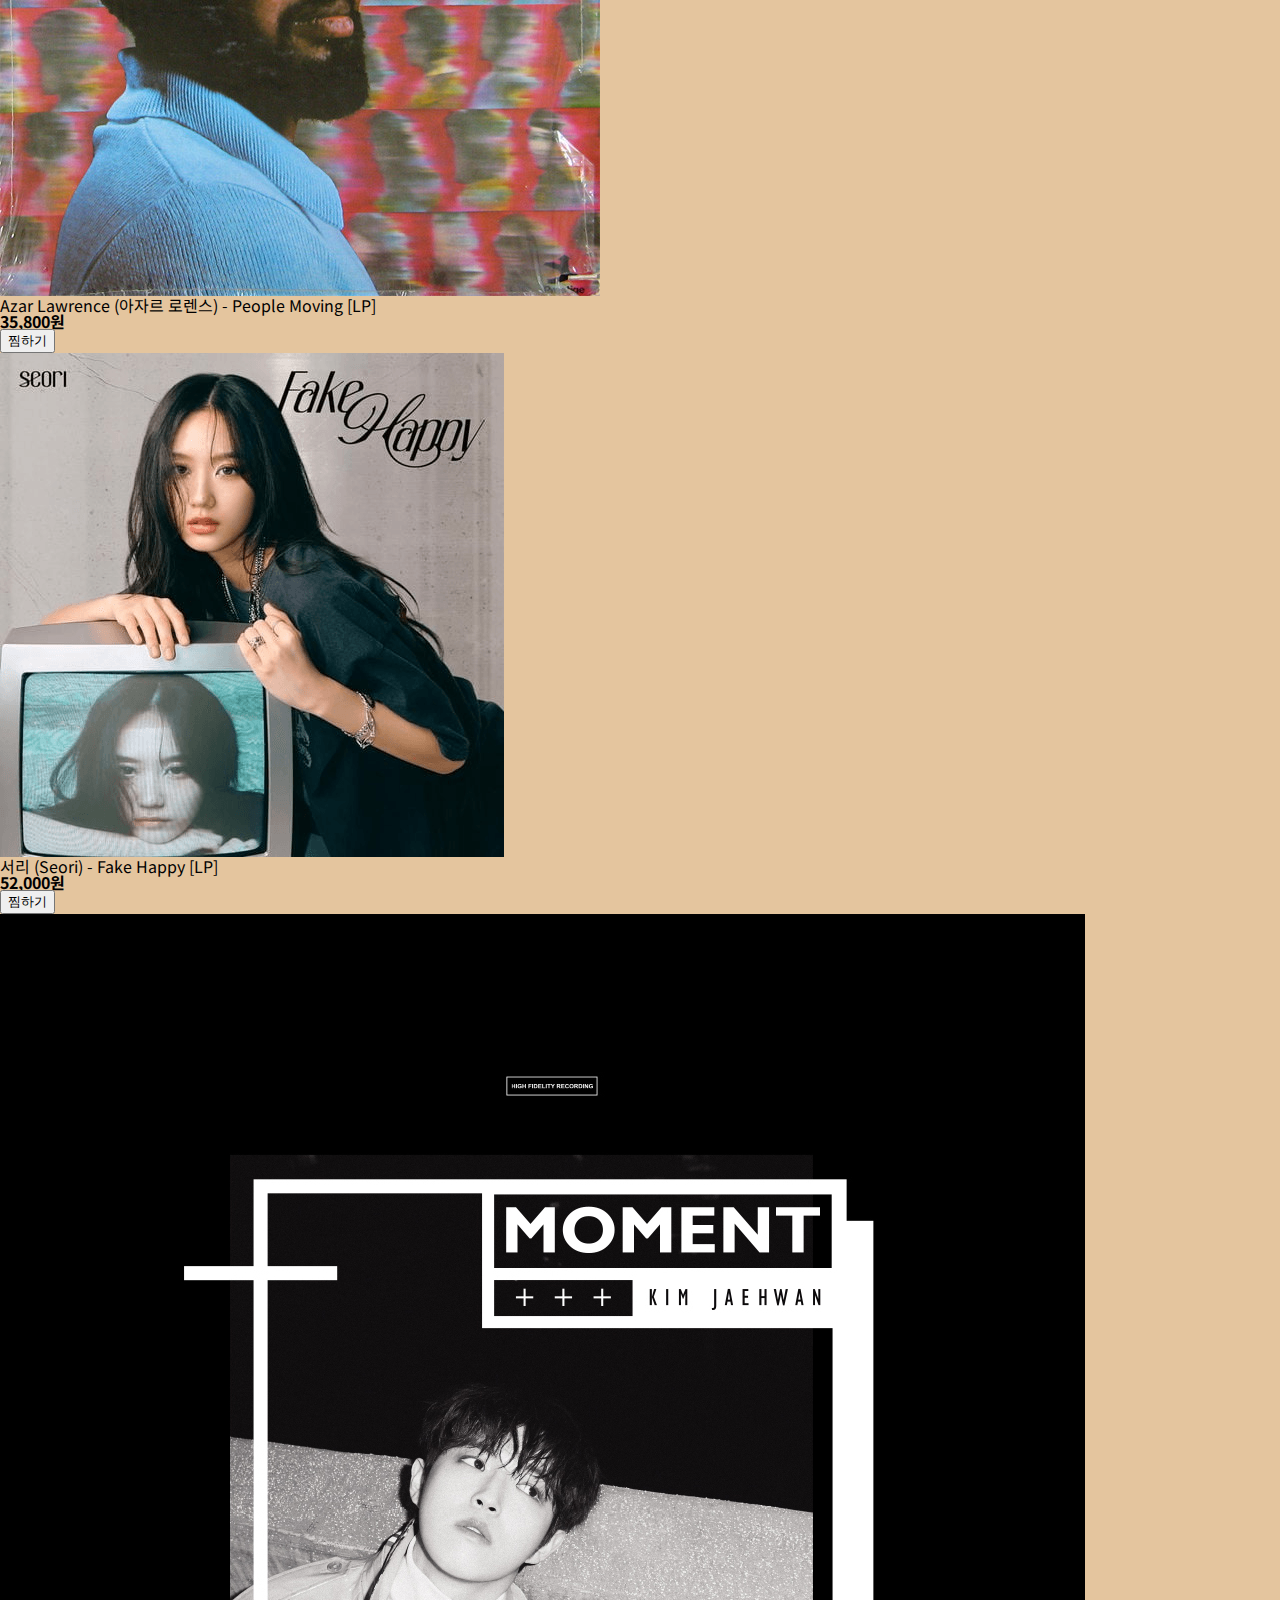
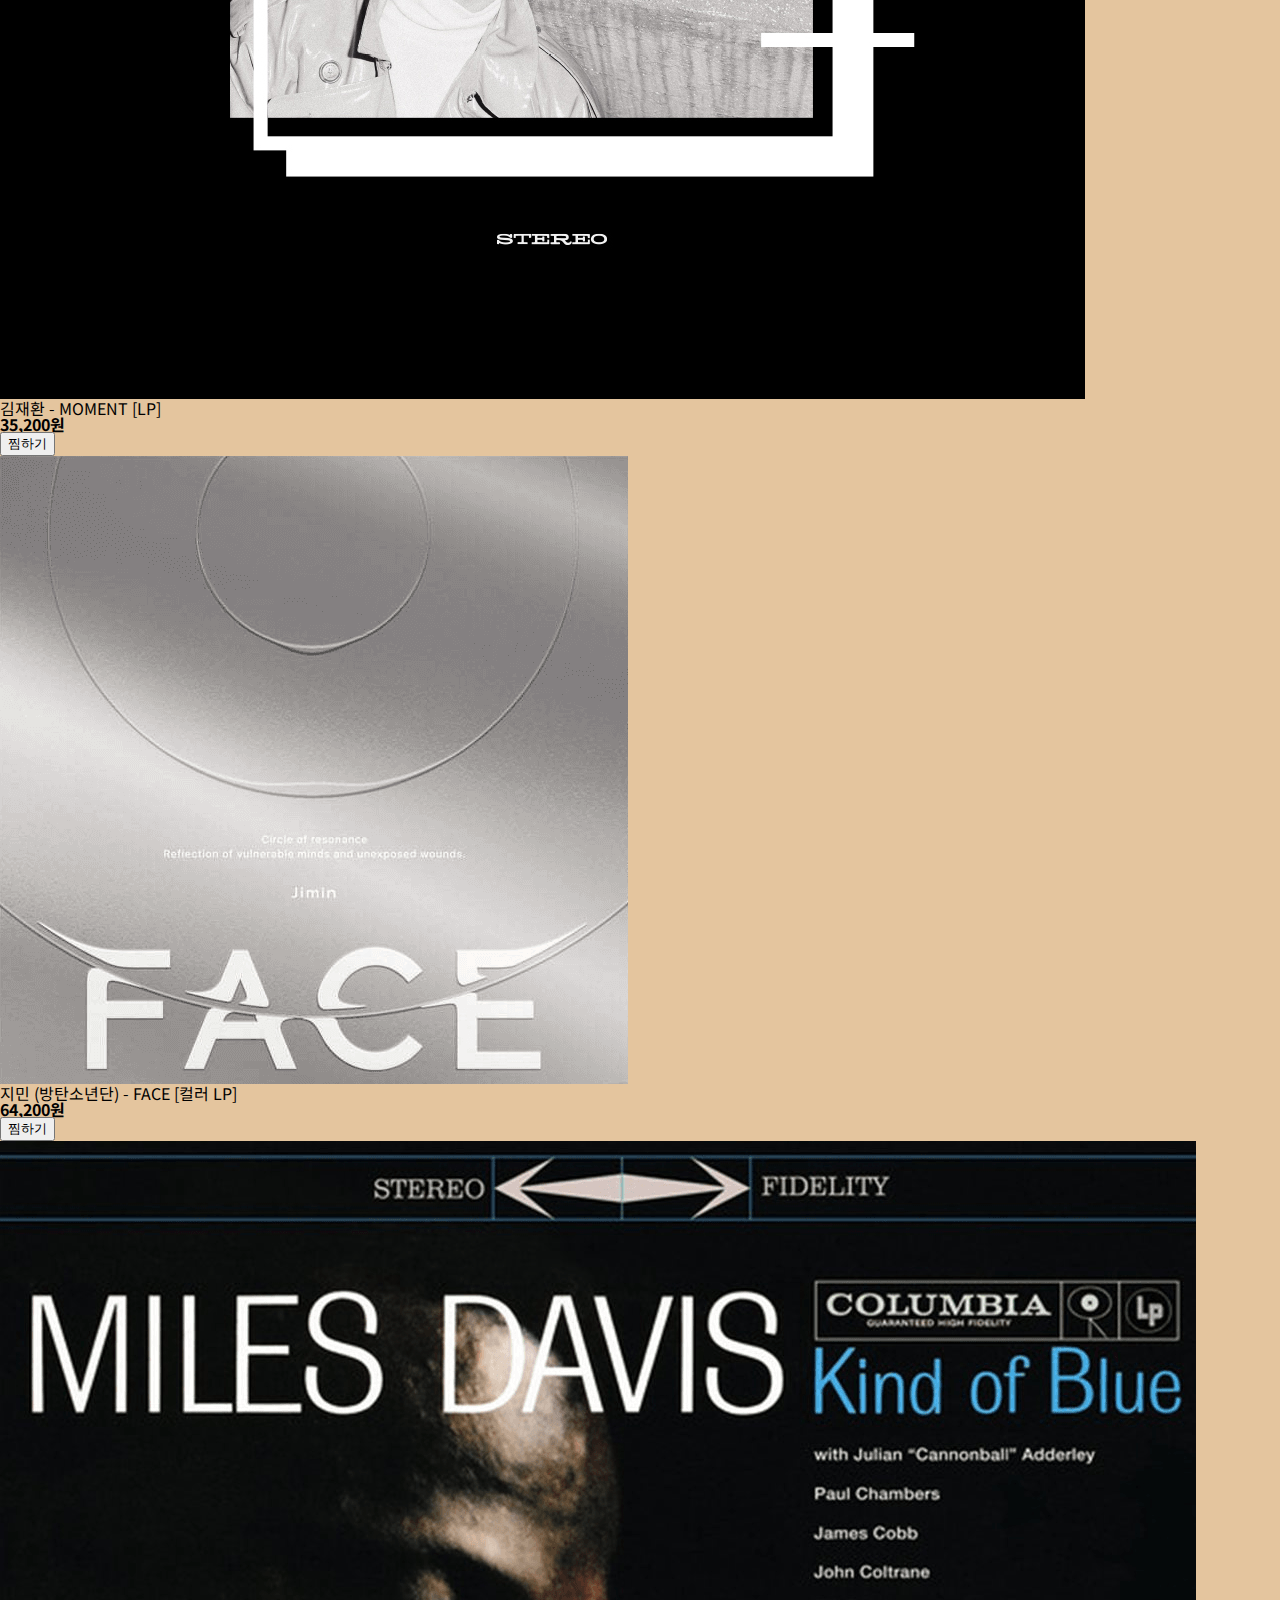
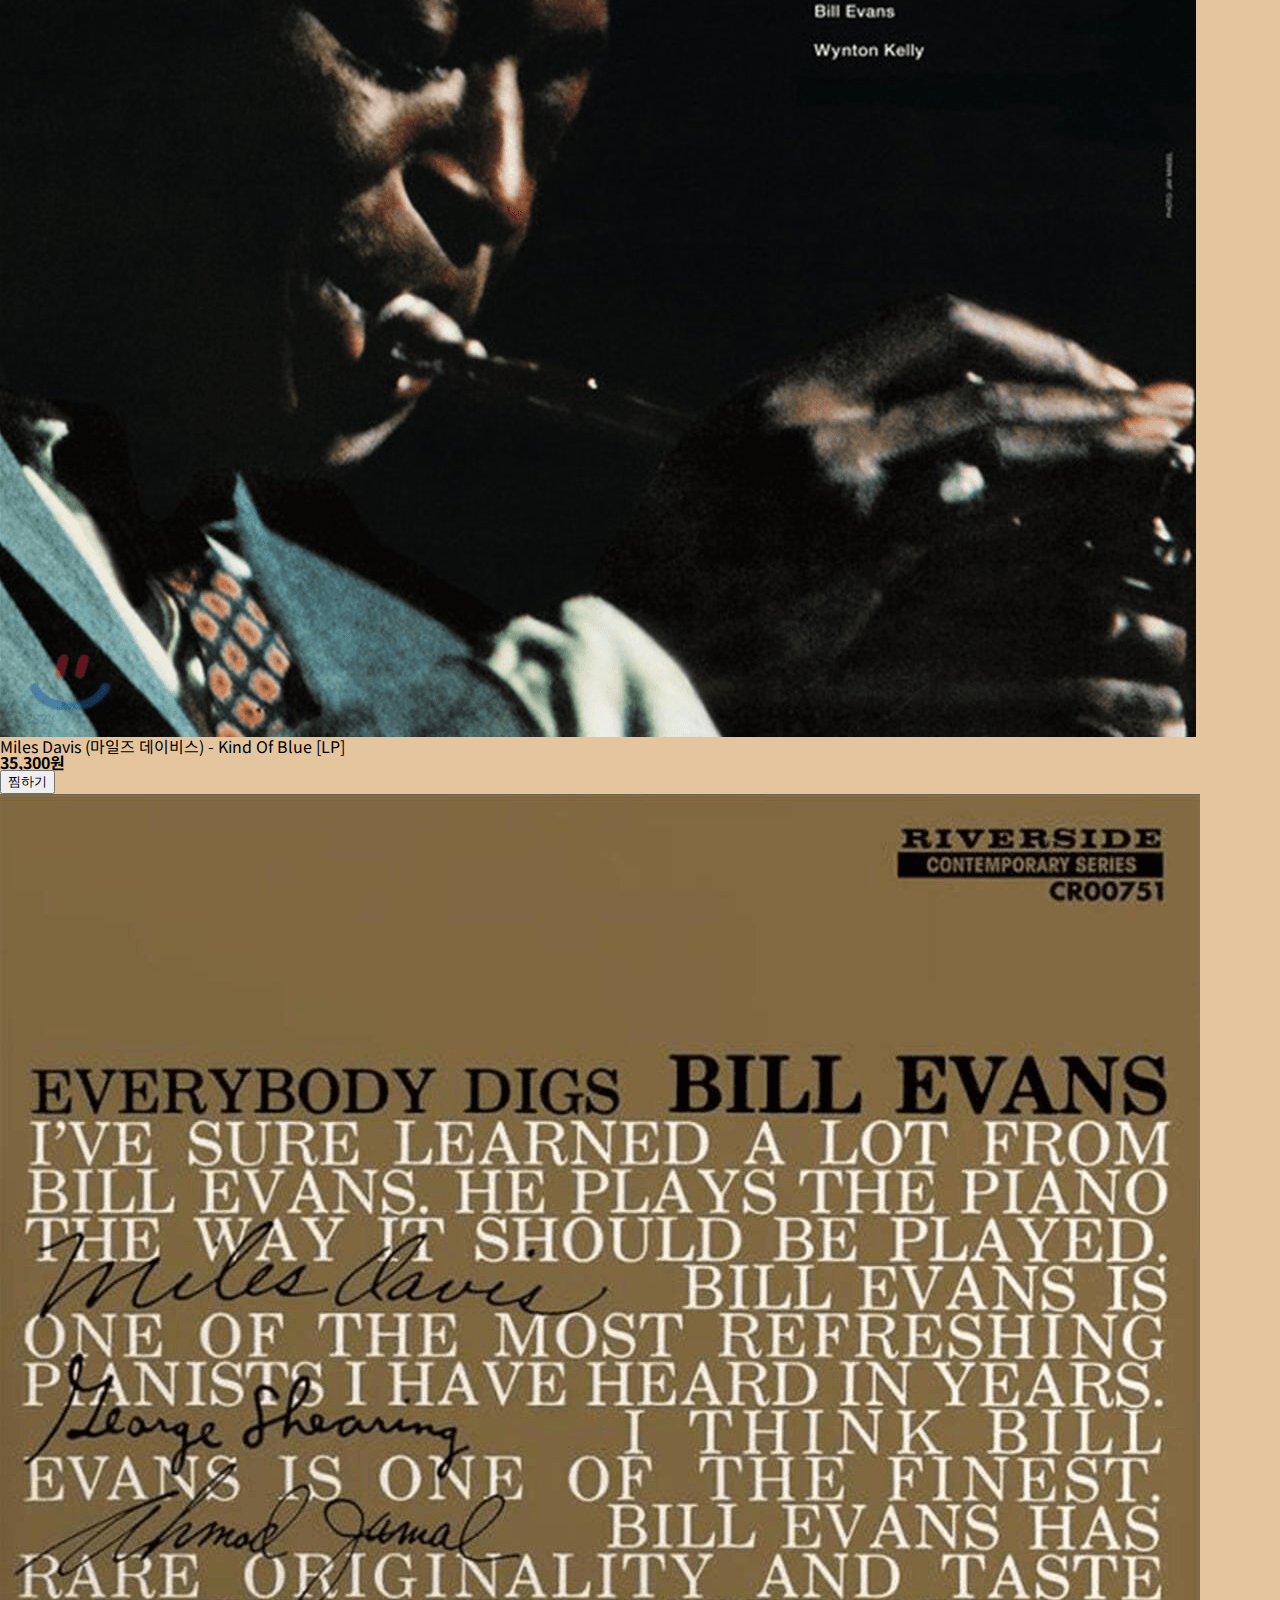
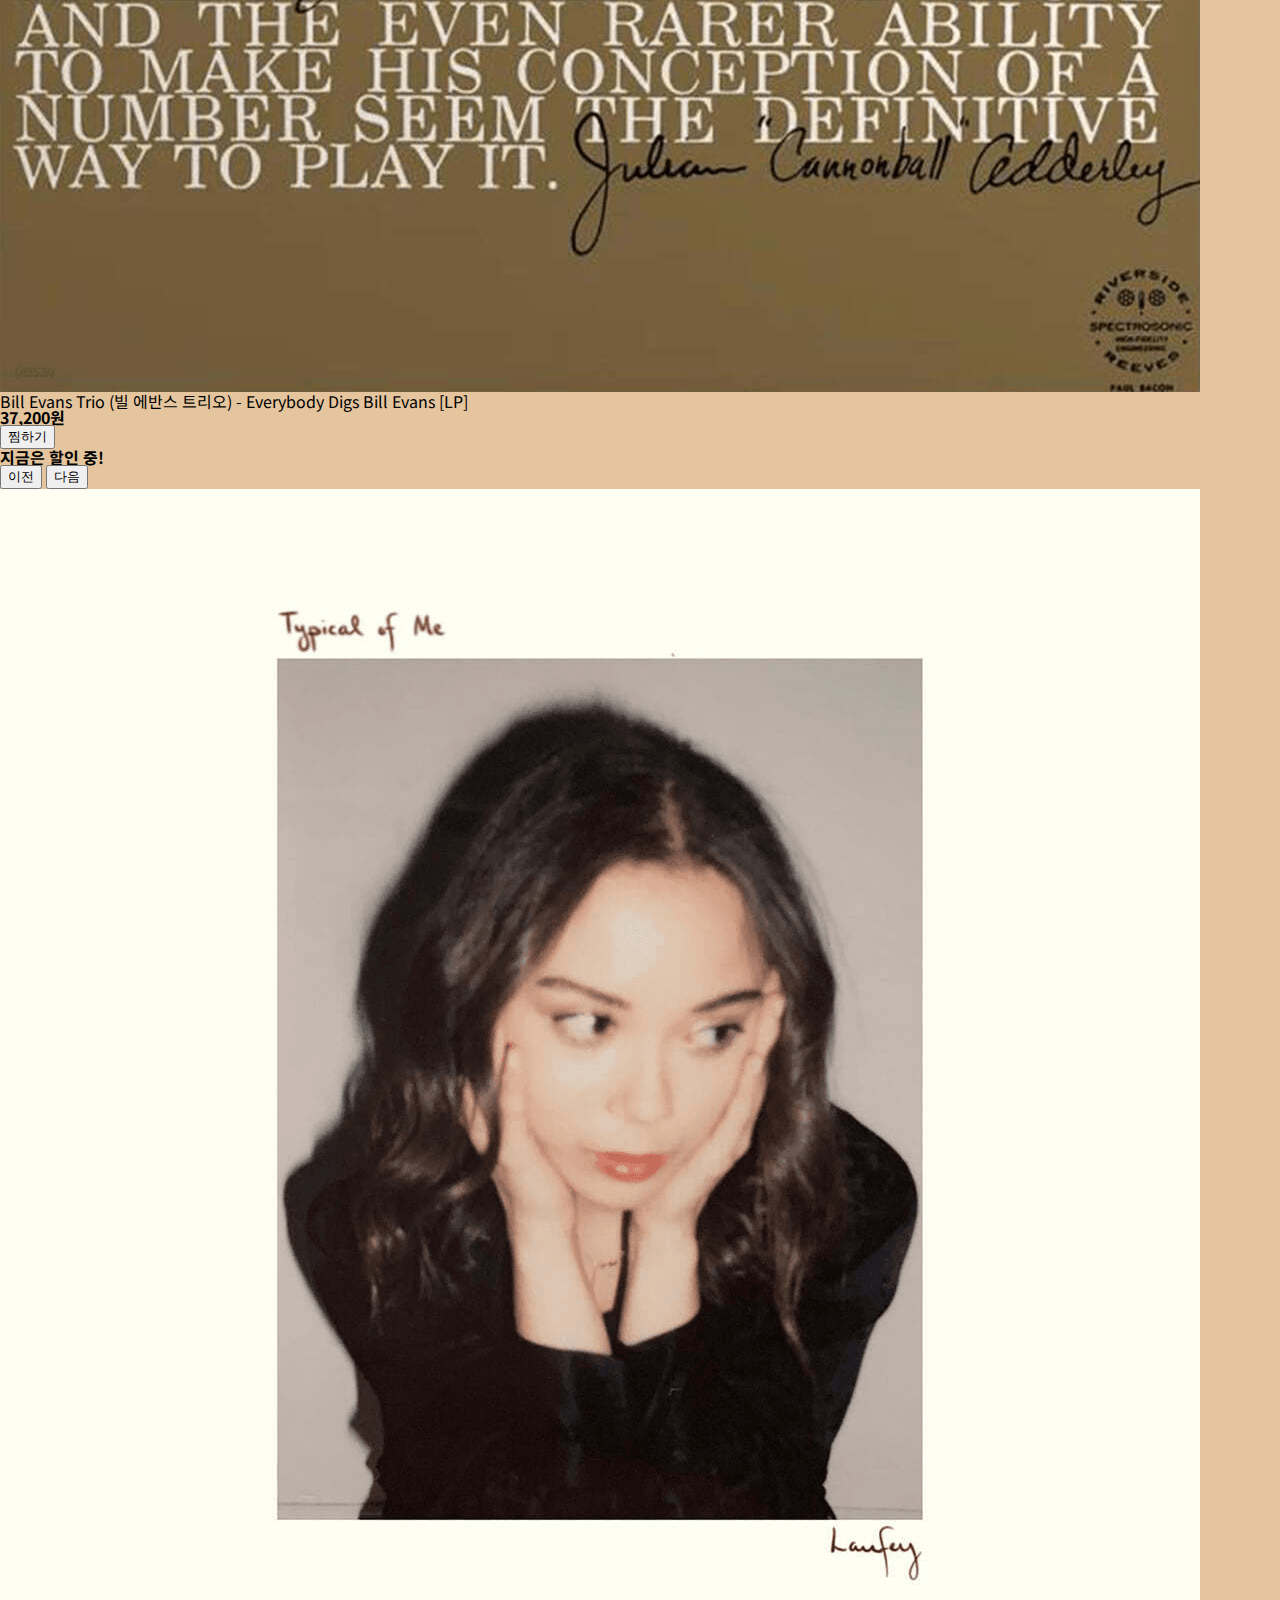
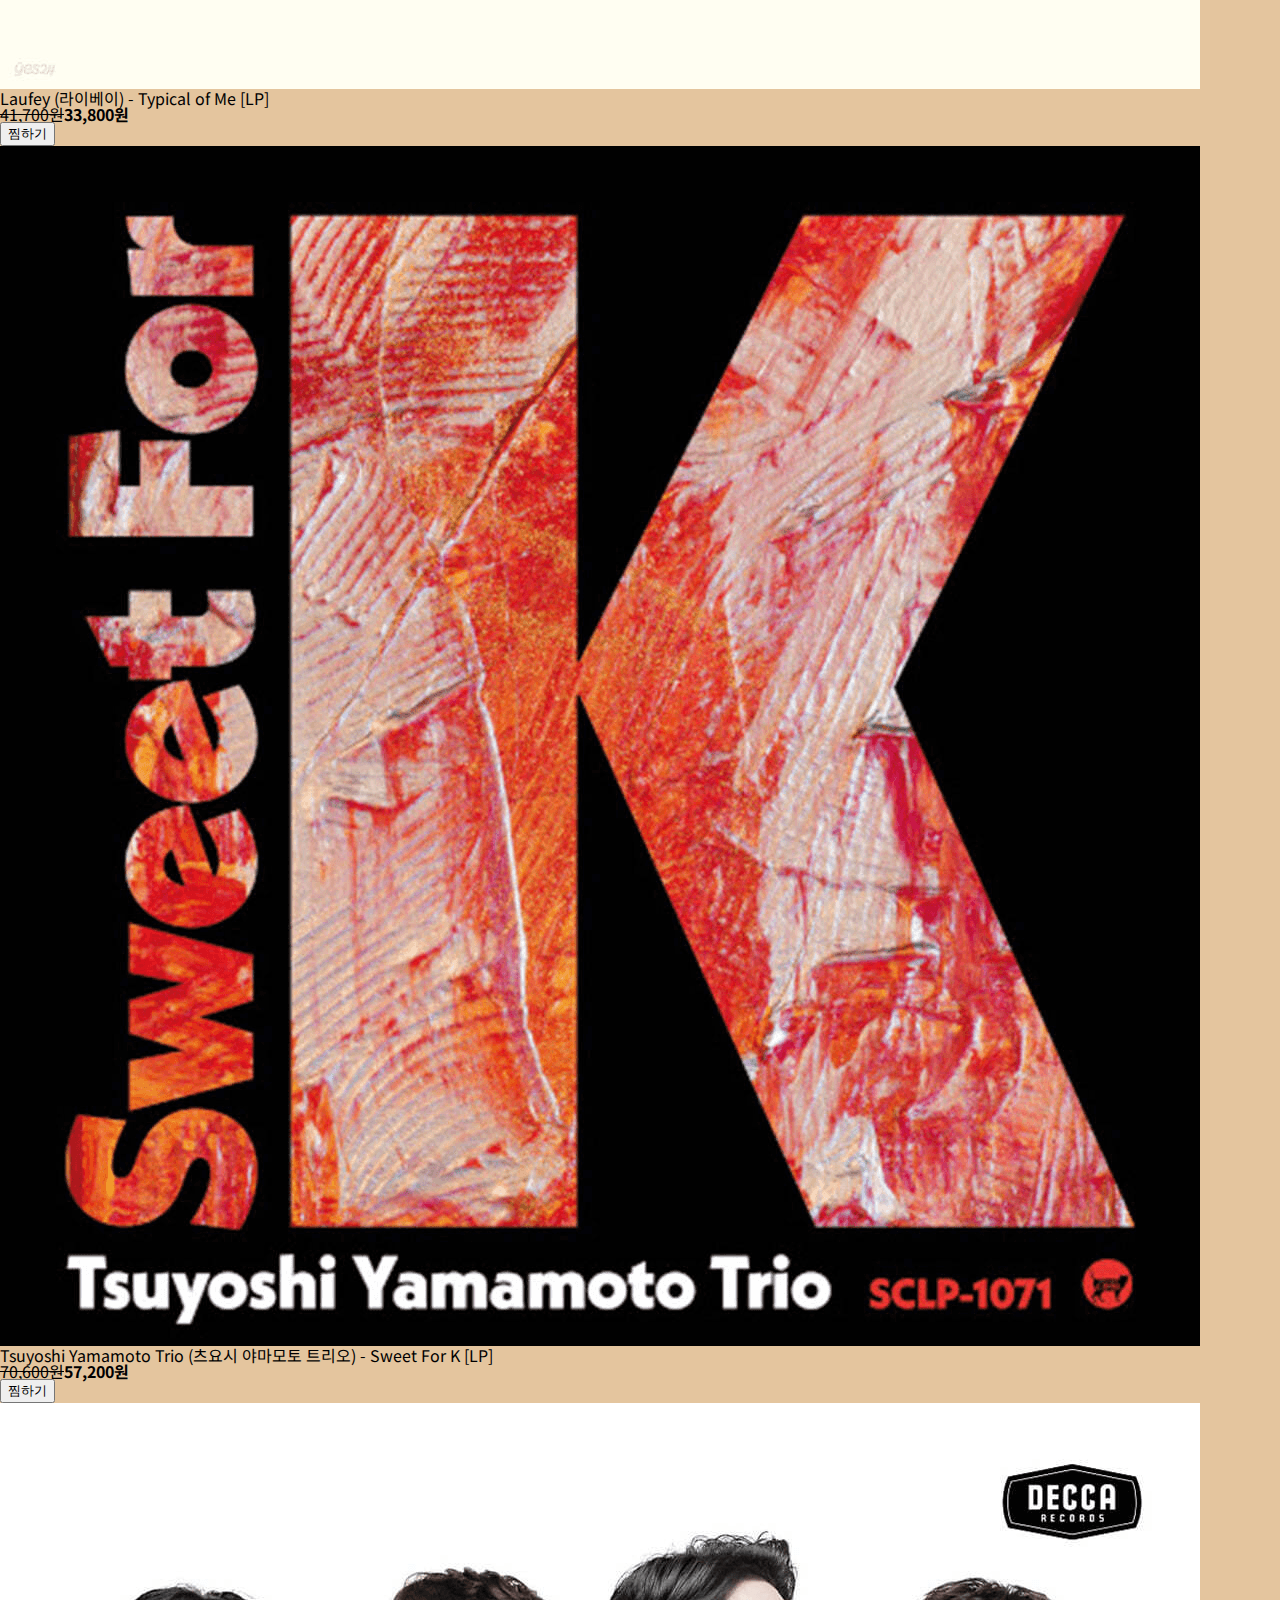
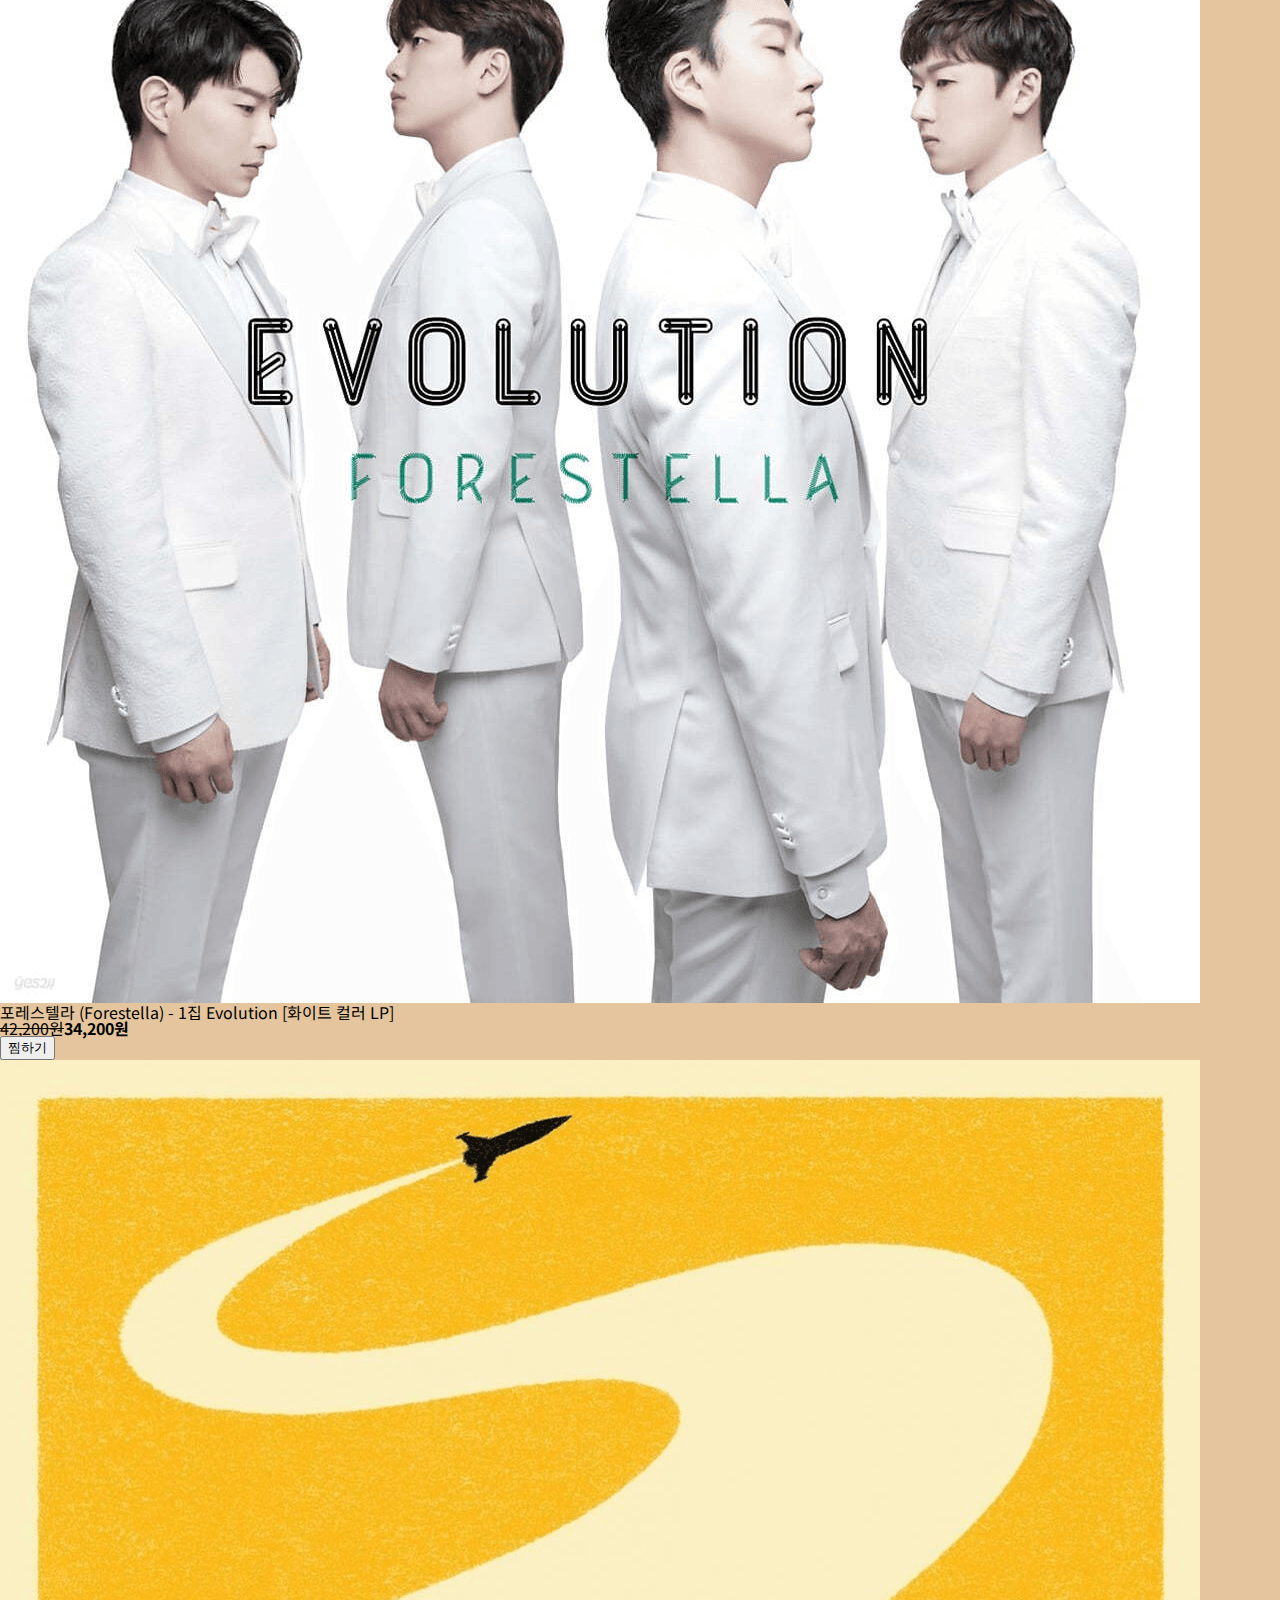
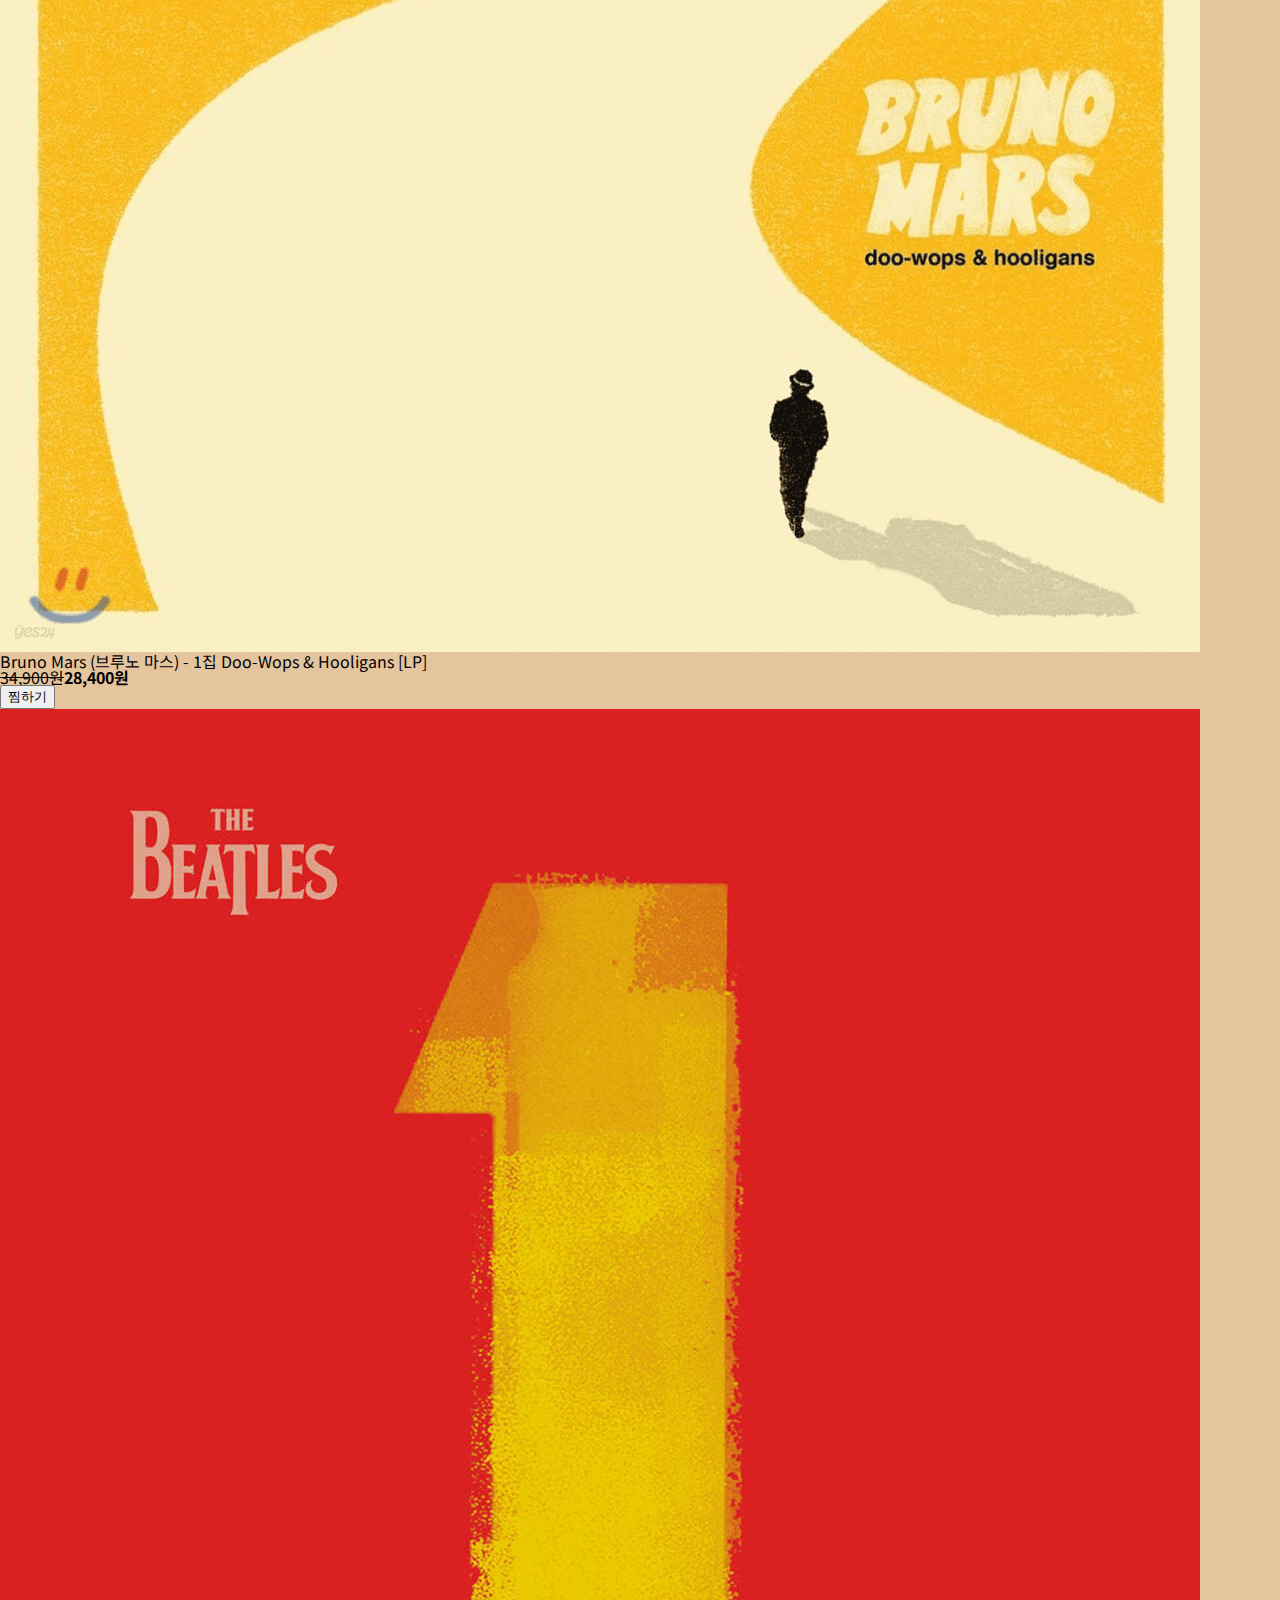
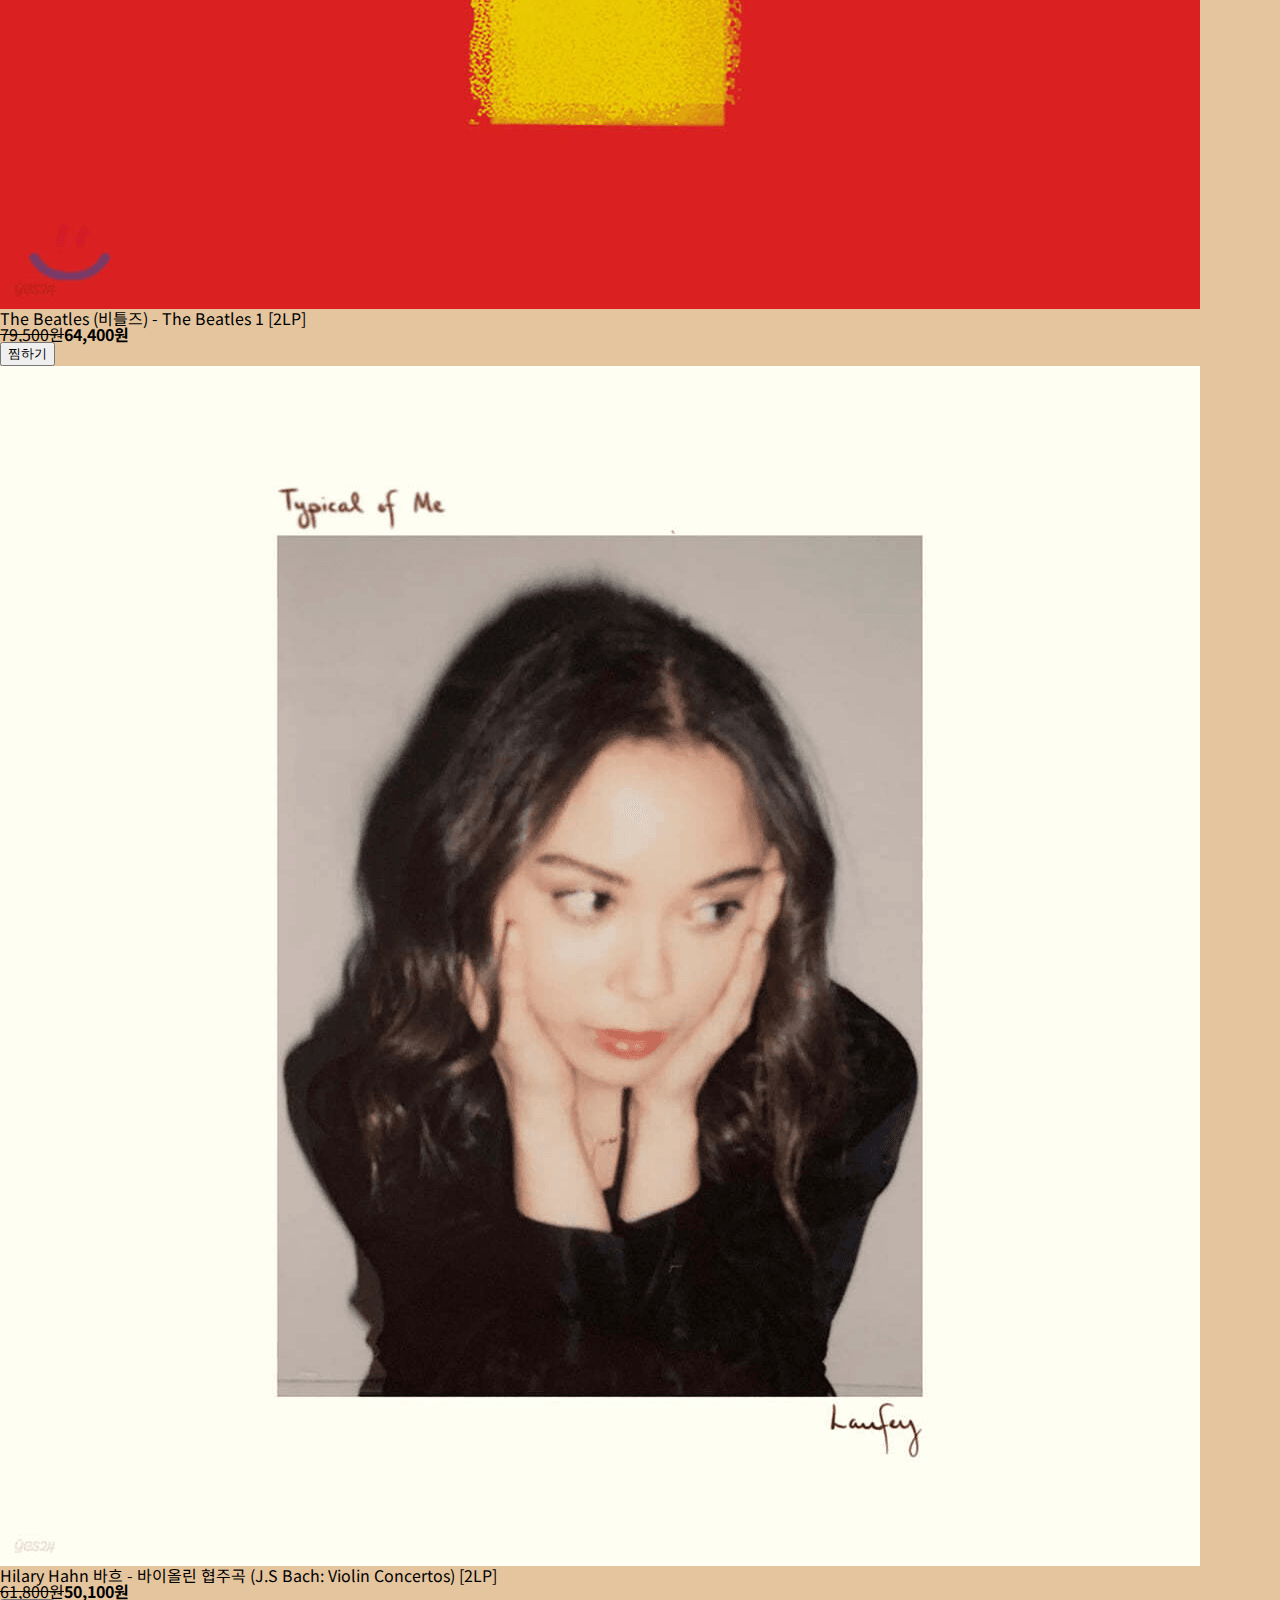
==== commit 6240f15c: "top3 part fin" ====
--- a/index.html
+++ b/index.html
@@ -78,12 +78,12 @@
     <div class="mainContainer noto">
         <a href="#" class="fts18 ftwM">Top &#9650;</a>
         <form>
-            <div class="searchPoint">
+            <div class="searchPoint fts15 ftwM">
                 <input type="search" id="searchBar" placeholder="찾으시는 가수명이나 곡 제목을 입력해주세요" title="찾으시는 가수명이나 곡 제목을 입력해주세요">
                 <input type="button" value="search" data-bar="searchBar">
             </div>
         </form>
-        <div class="TopSlider">
+        <div class="topSlider">
             <ul>
                 <li>
                     <img src="images/slide_1.png" alt="김광석의 다시 부르기2 앨범 커버 이미지">
@@ -107,33 +107,33 @@
             <input type="button" class="sldeBTn2" value="2">
         </div>
         <div class="lastMonthTop3">
-            <h2>지난 달의 top 3를 만나보세요!</h2>
+            <h2 class="fts30">지난 달의 top 3를 만나보세요!</h2>
             <ol>
                 <li>
-                    <span>01</span>
+                    <span class="fts90 ftwEB play">01</span>
                     <img src="images/cov_to_X.png" alt="태연의 to.X 앨범 커버">
                     <dl>
-                        <dt>태연 (TAEYEON) - To. X [LP]</dt>
-                        <dd>53,500원</dd>
-                        <dd><a href="#">View More</a></dd>
-                    </dl>
-                </li>
-                <li>
-                    <span>02</span>
+                        <dt class="fts20 ftwM">태연 (TAEYEON) - To. X [LP]</dt>
+                        <dd class="fts22"><strong>53,500원</strong></dd>
+                        <dd><a href="#" class="btn1">View More</a></dd>
+                    </dl>
+                </li>
+                <li>
+                    <span class="fts90 ftwEB play">02</span>
                     <img src="images/cov_eternal_sunshine.png" alt="Ariana Grande의 eternal sunshine 앨범 커버">
                     <dl>
-                        <dt>Ariana Grande (아리아나 그란데) - eternal sunshine [루비 컬러 LP]</dt>
-                        <dd>54,500원</dd>
-                        <dd><a href="#">View More</a></dd>
-                    </dl>
-                </li>
-                <li>
-                    <span>03</span>
+                        <dt class="fts20 ftwM">Ariana Grande (아리아나 그란데) - eternal sunshine [루비 컬러 LP]</dt>
+                        <dd class="fts22"><strong>54,500원</strong></dd>
+                        <dd><a href="#" class="btn1">View More</a></dd>
+                    </dl>
+                </li>
+                <li>
+                    <span class="fts90 ftwEB play">03</span>
                     <img src="images/cov_Paul_Mccartney_In_Jazz.png" alt=" V.A의 Paul Mccartney In Jazz 앨범 커버">
                     <dl>
-                        <dt>V.A - Paul Mccartney In Jazz [LP]</dt>
-                        <dd>35,300원</dd>
-                        <dd><a href="#">View More</a></dd>
+                        <dt class="fts20 ftwM">V.A - Paul Mccartney In Jazz [LP]</dt>
+                        <dd class="fts22"><strong>35,300원</strong></dd>
+                        <dd><a href="#" class="btn1">View More</a></dd>
                     </dl>
                 </li>
             </ol>
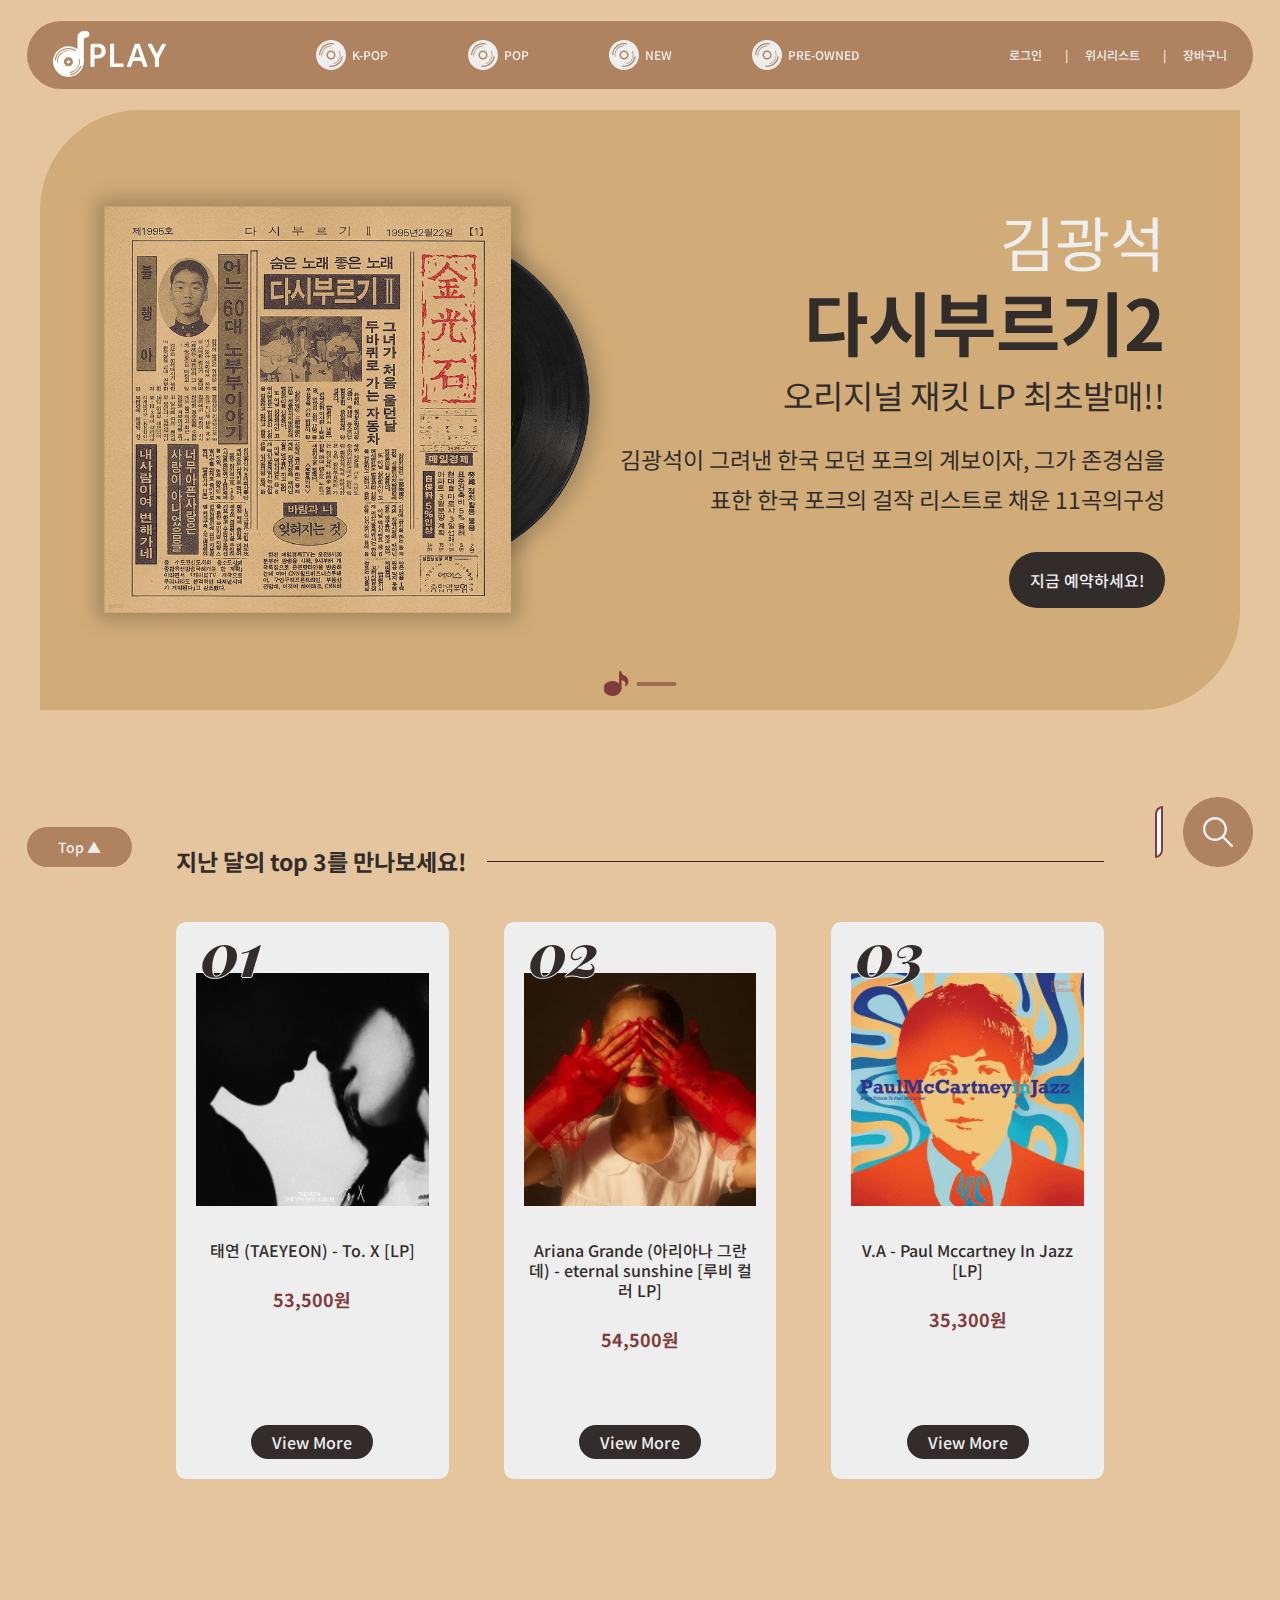
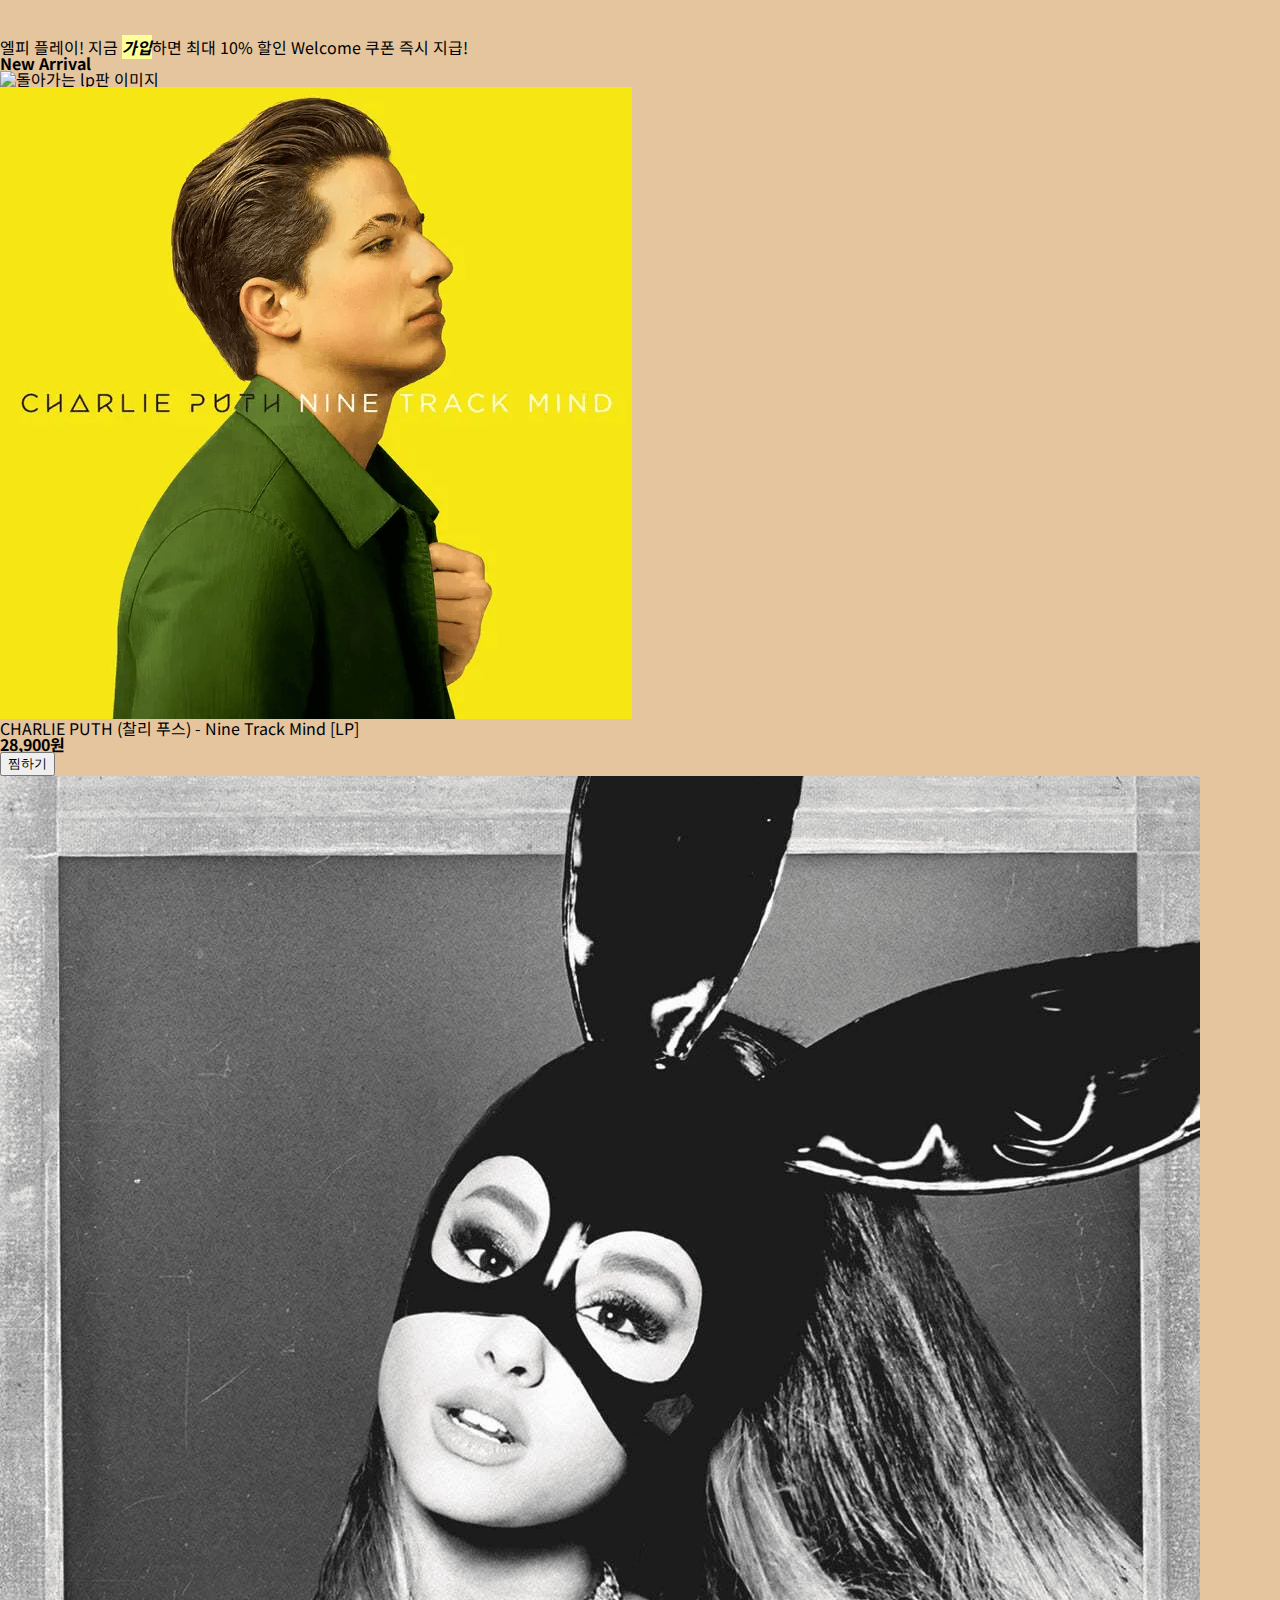
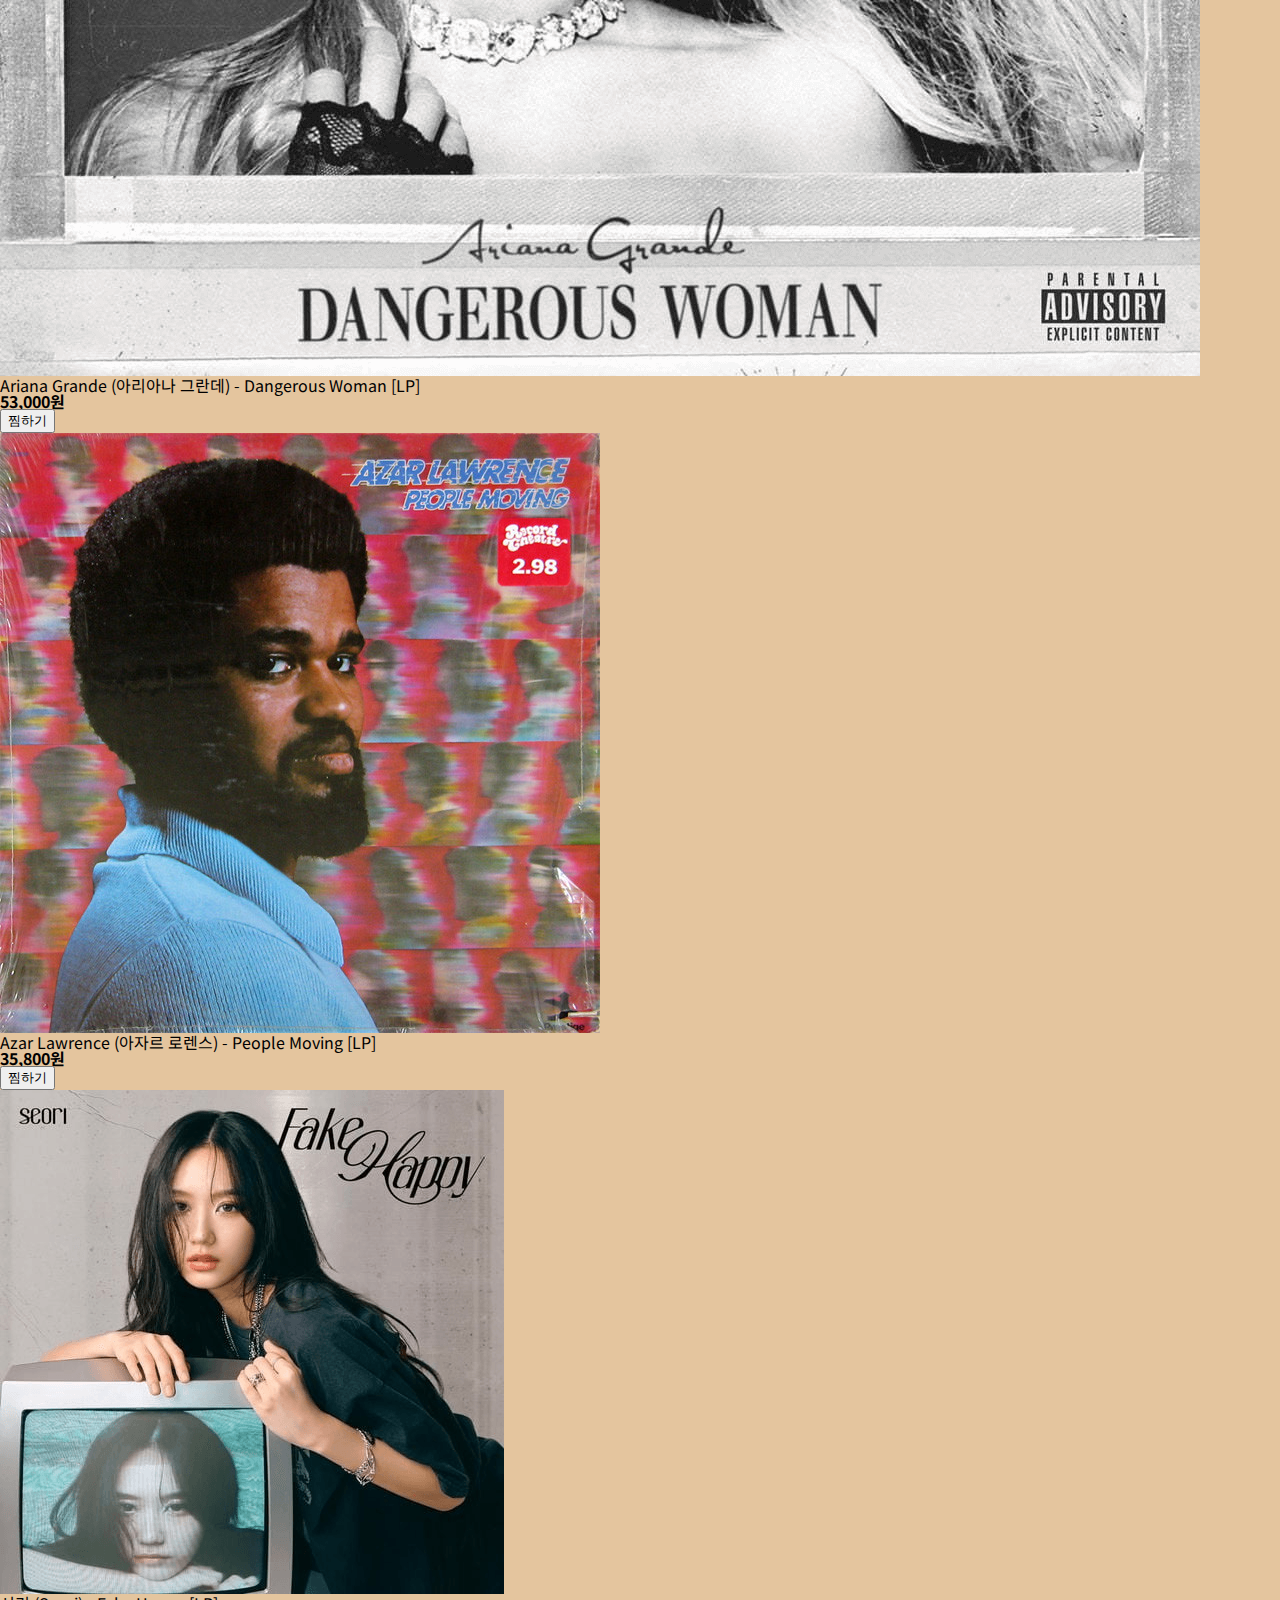
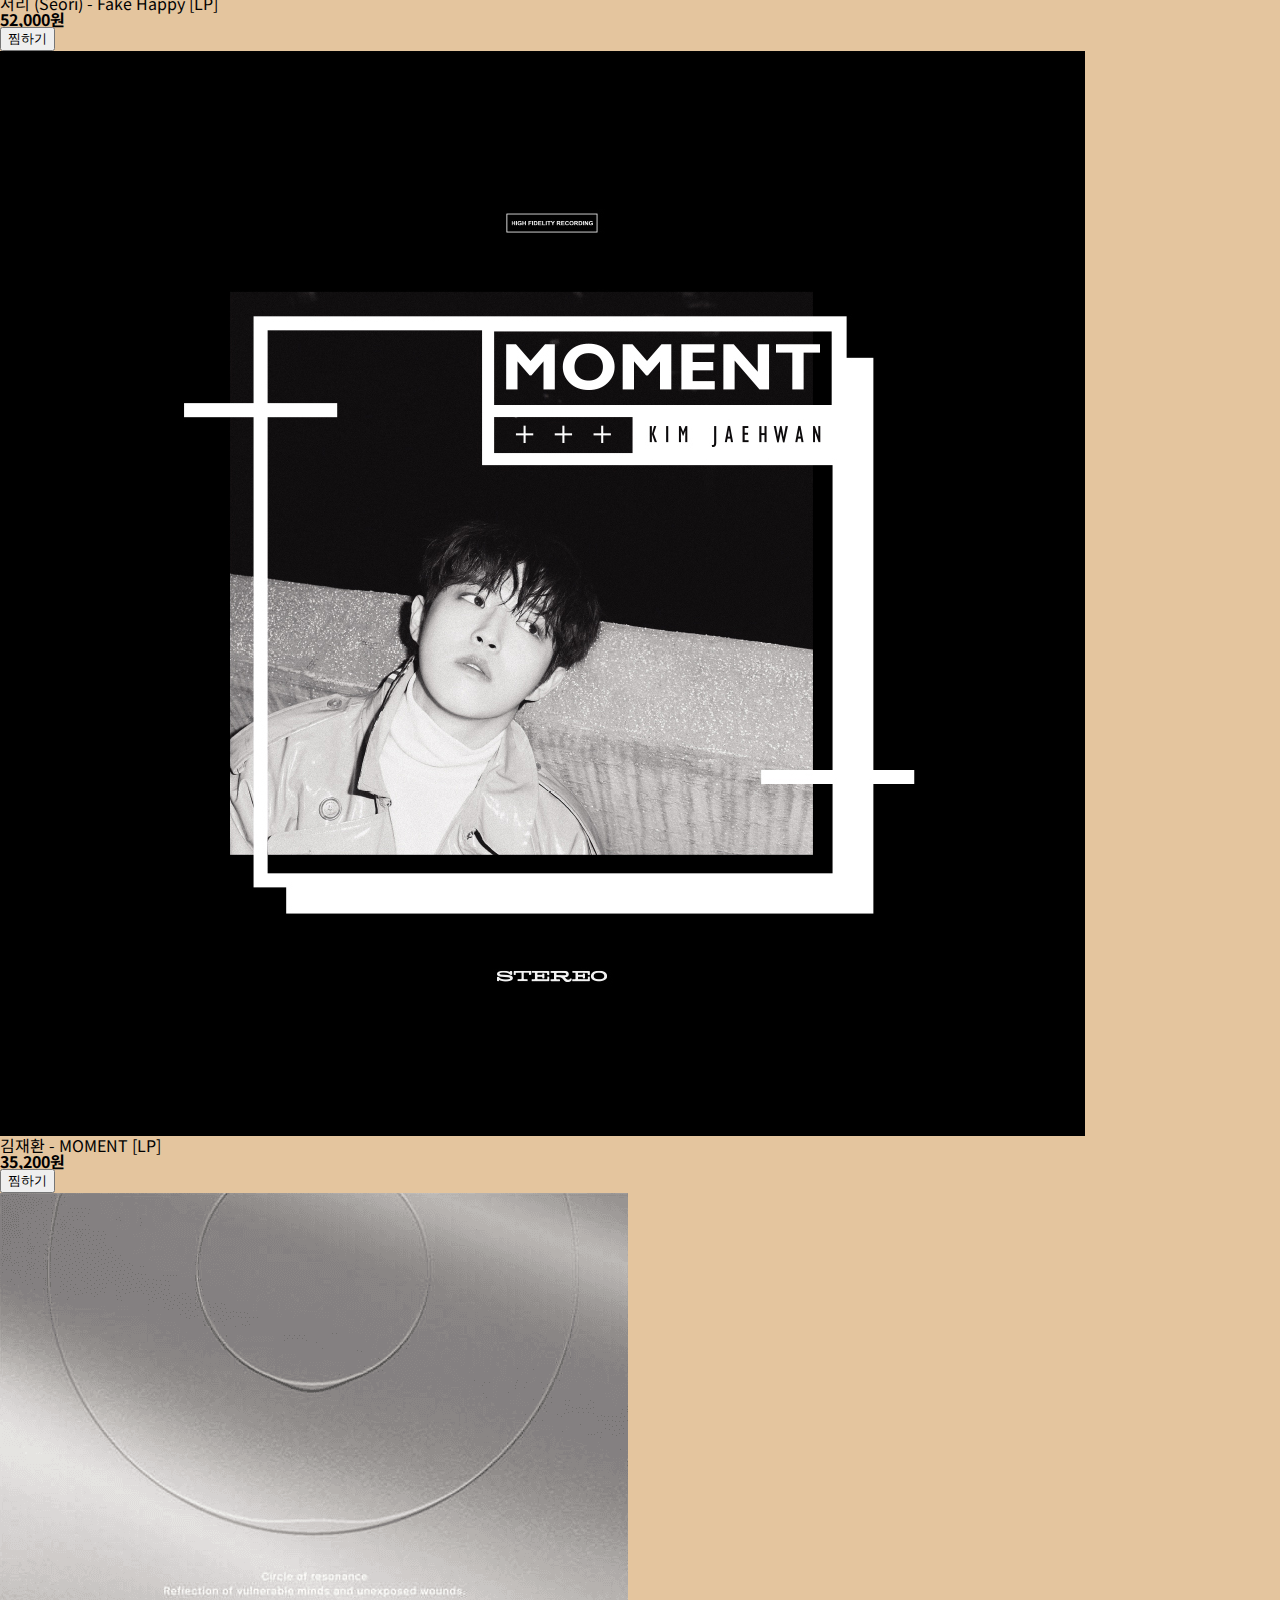
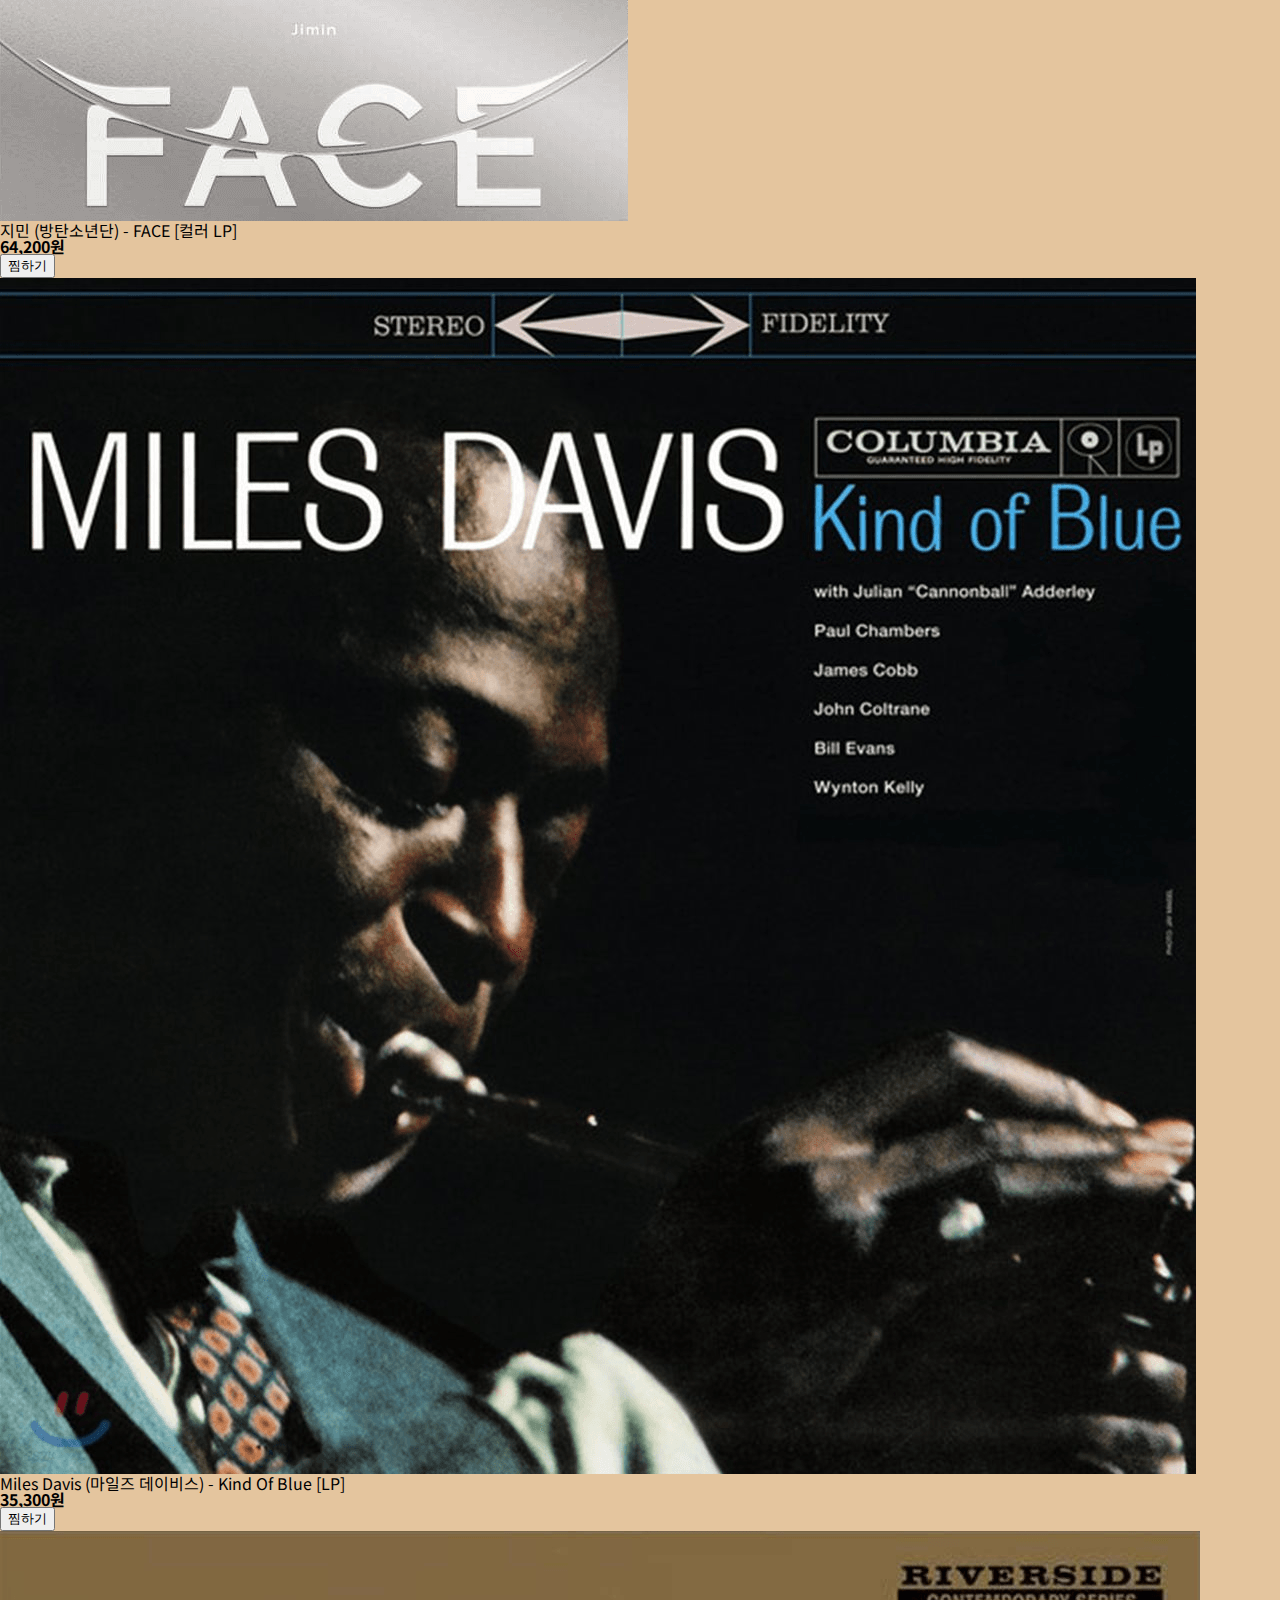
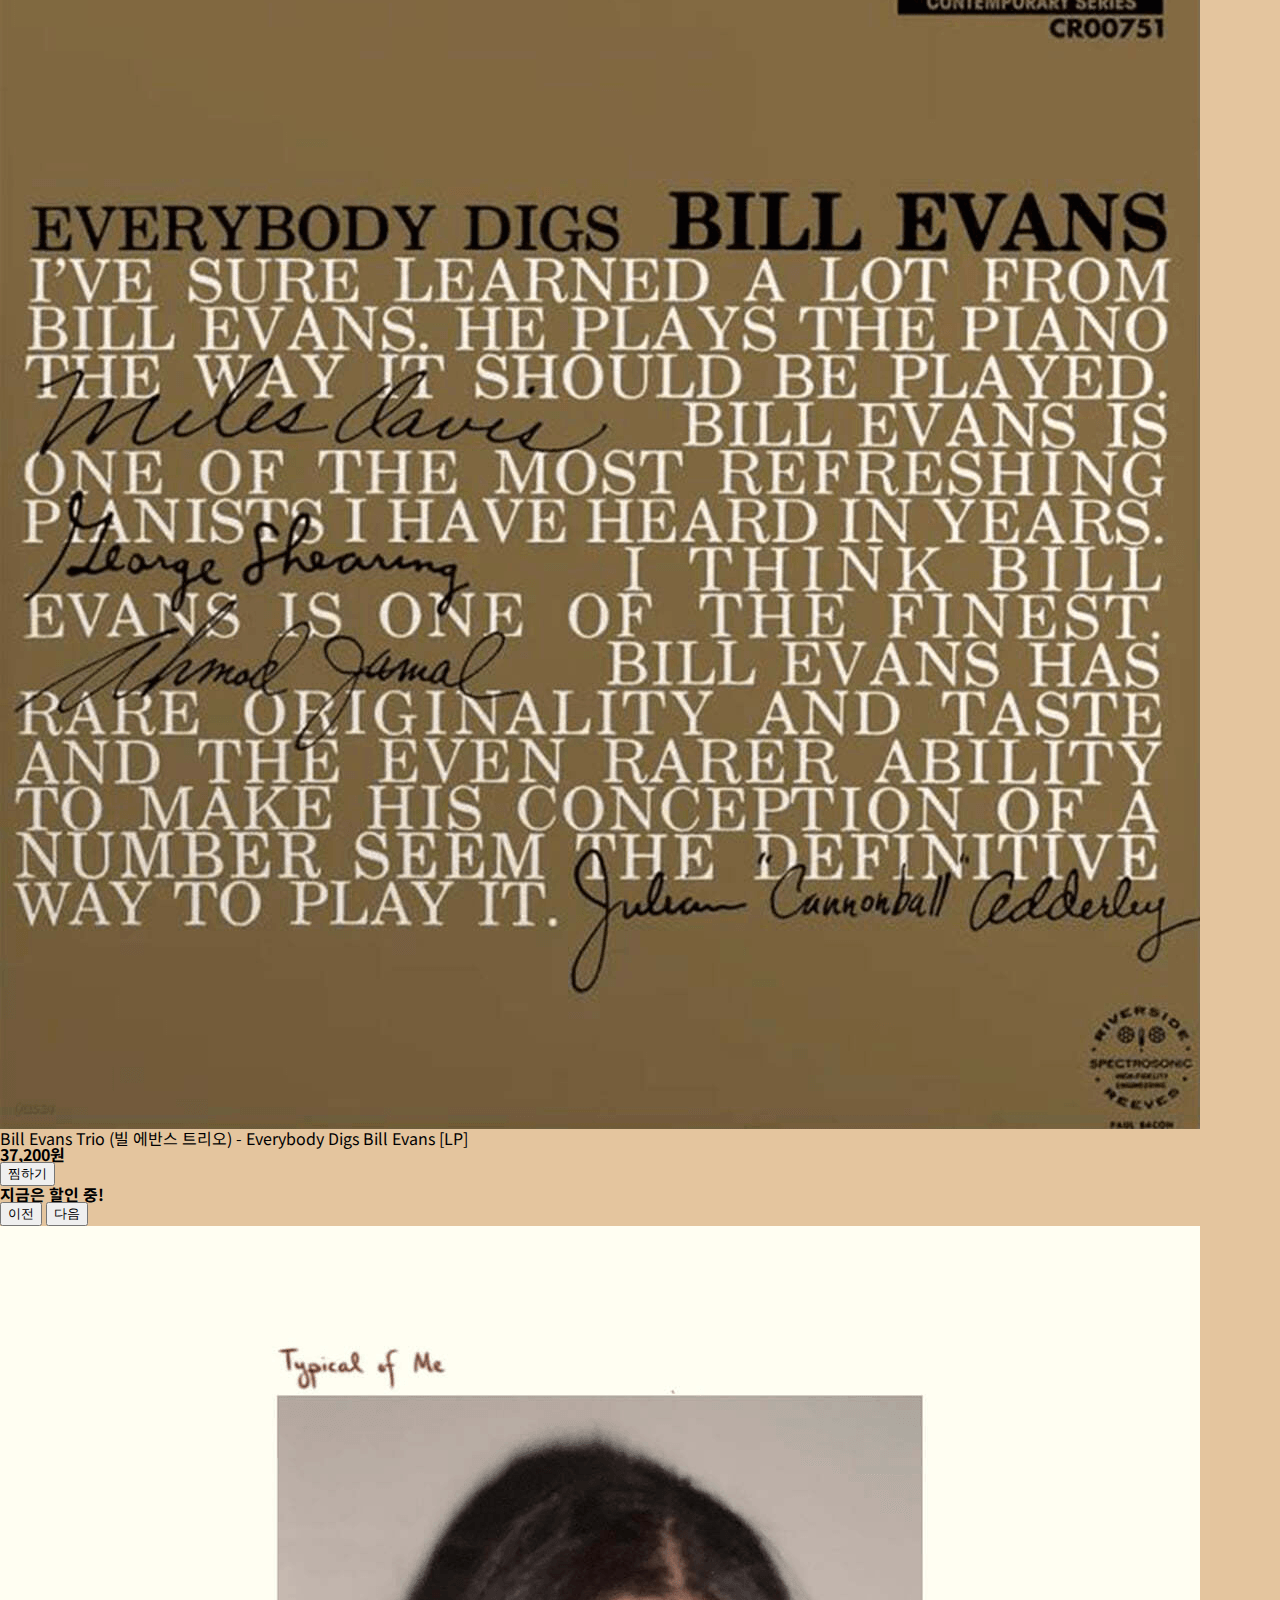
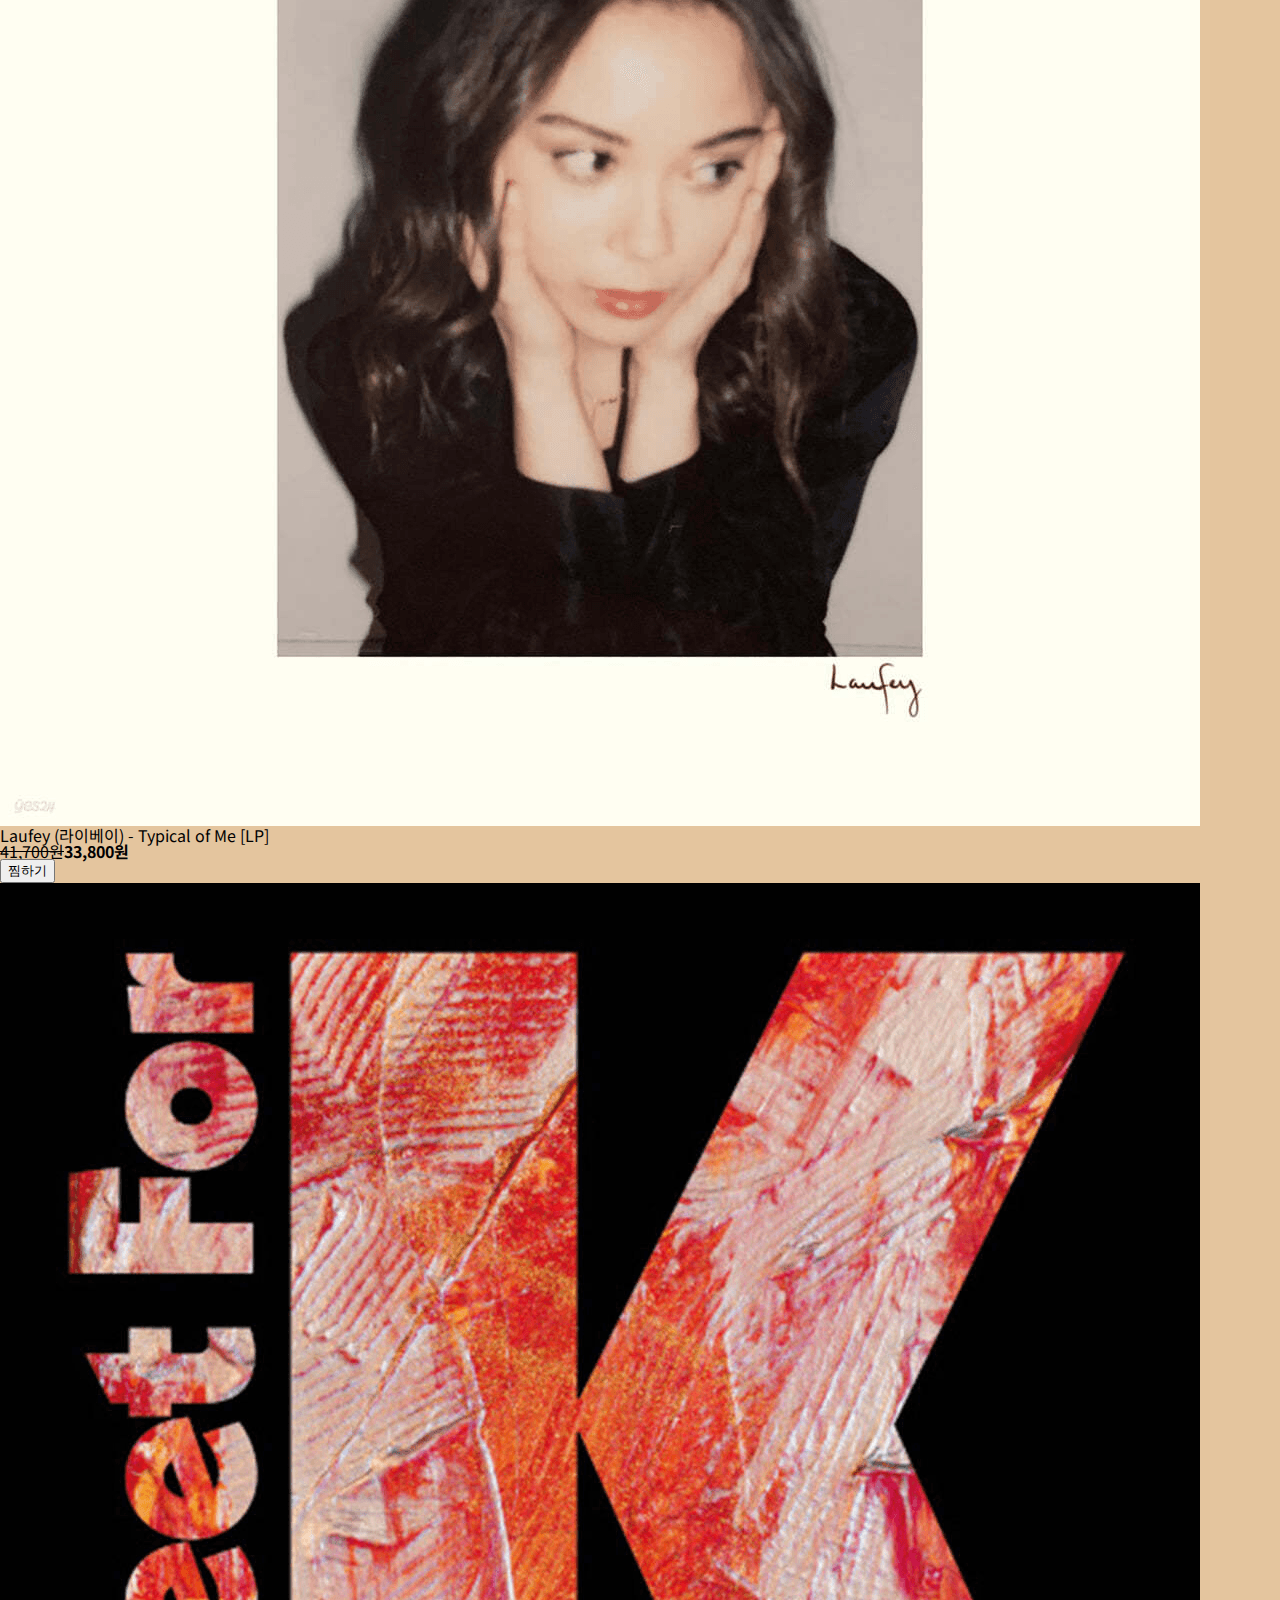
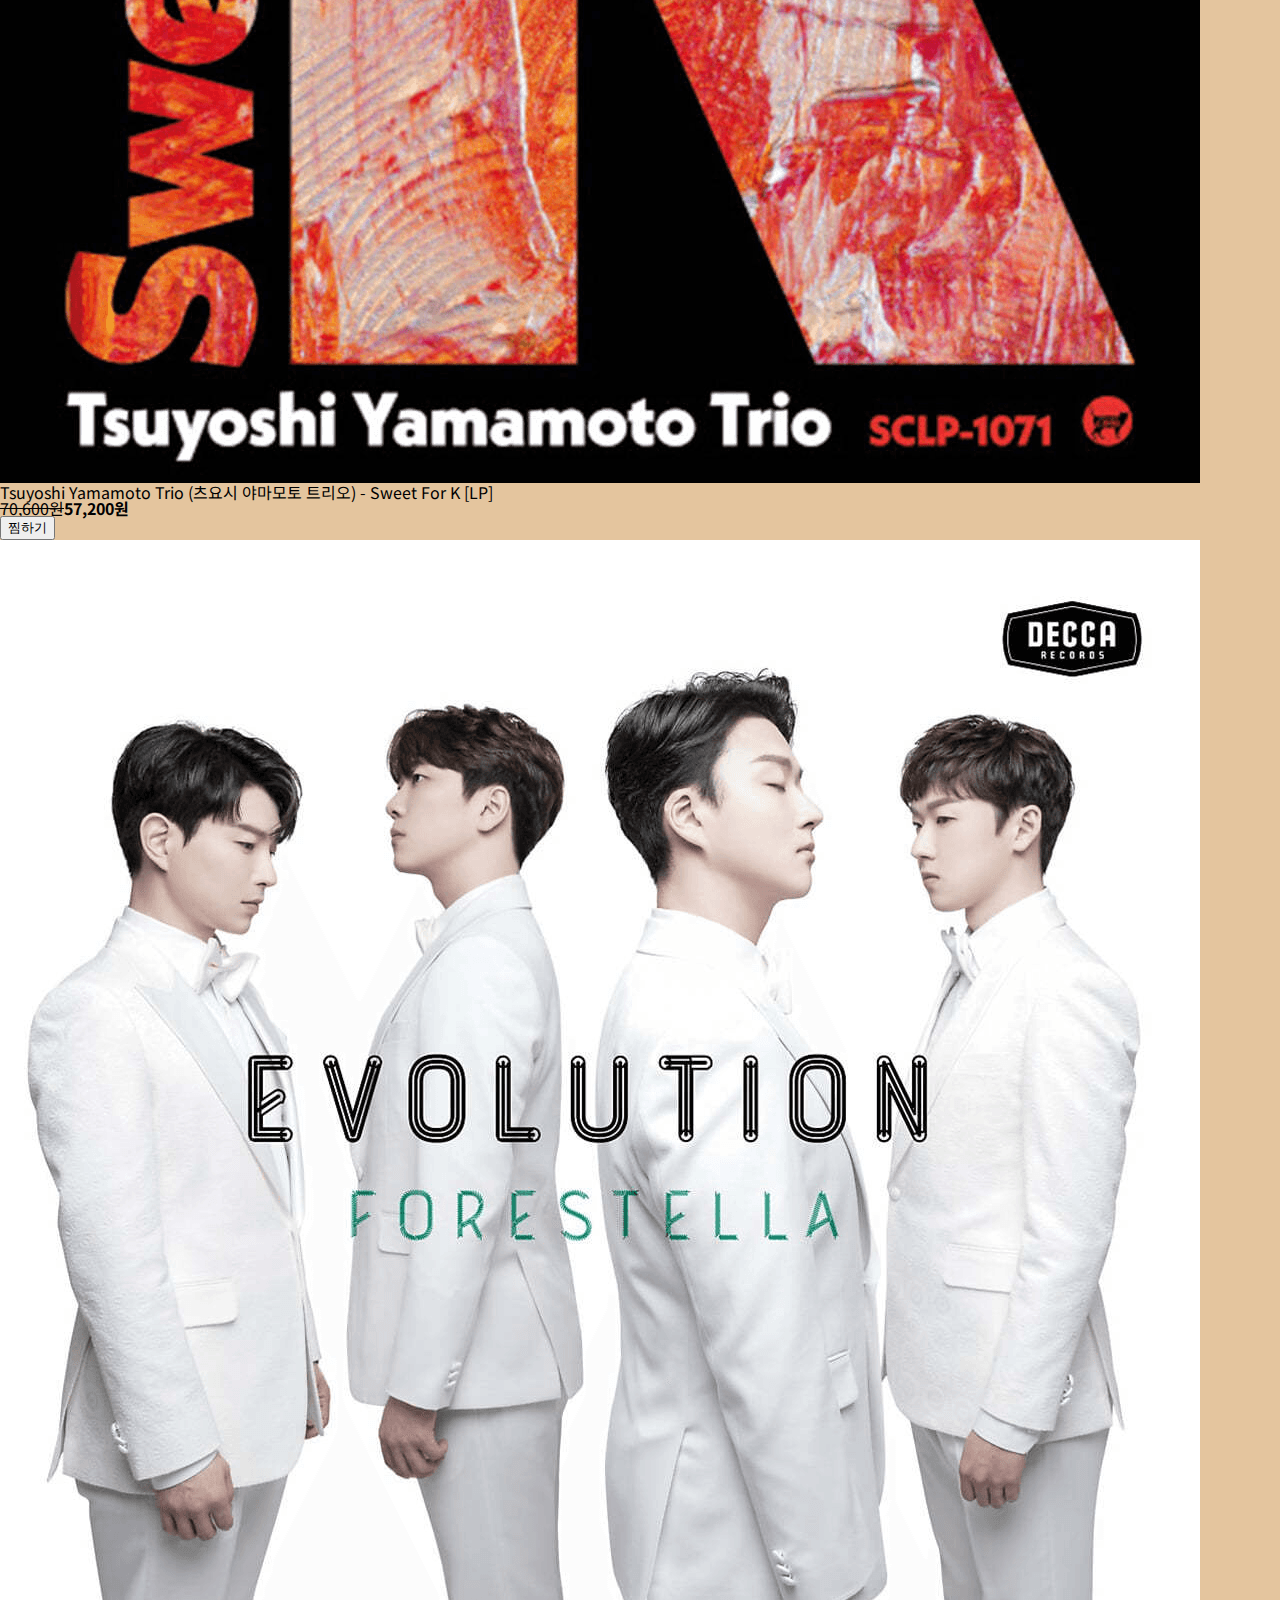
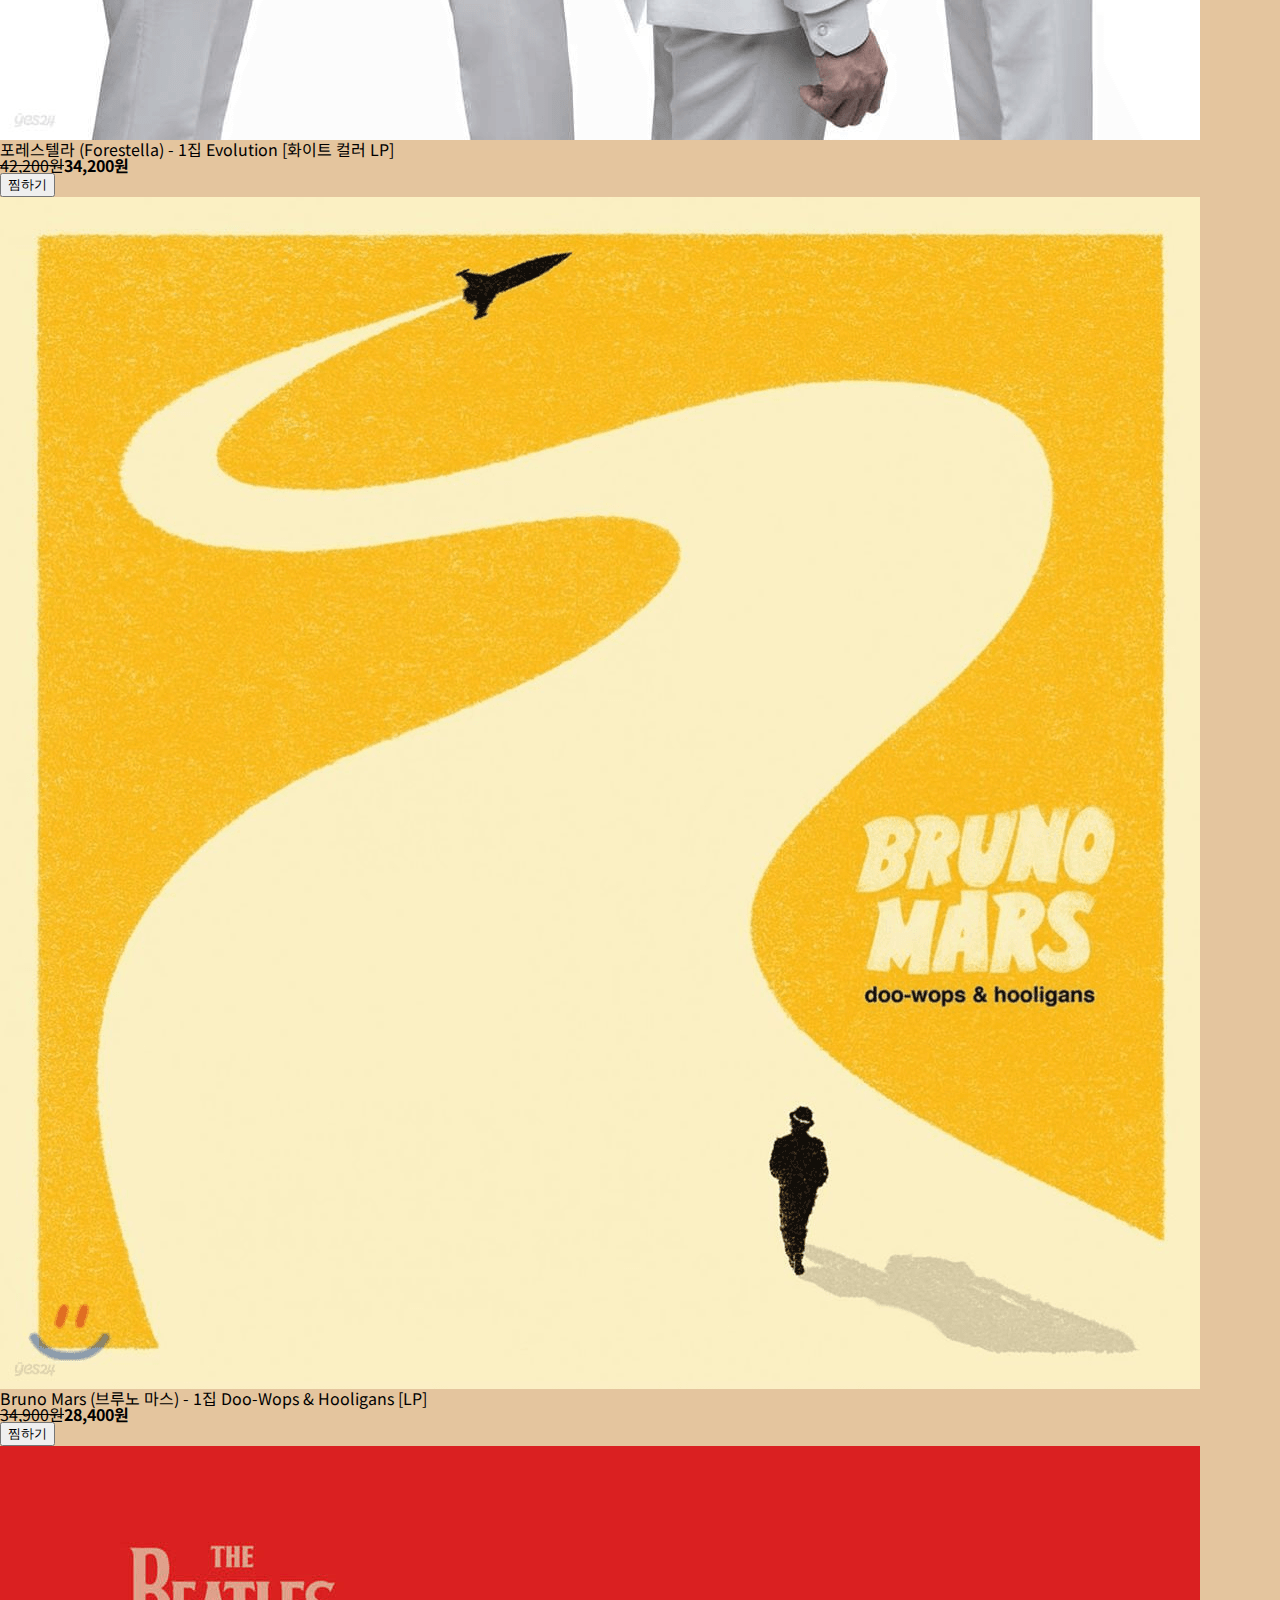
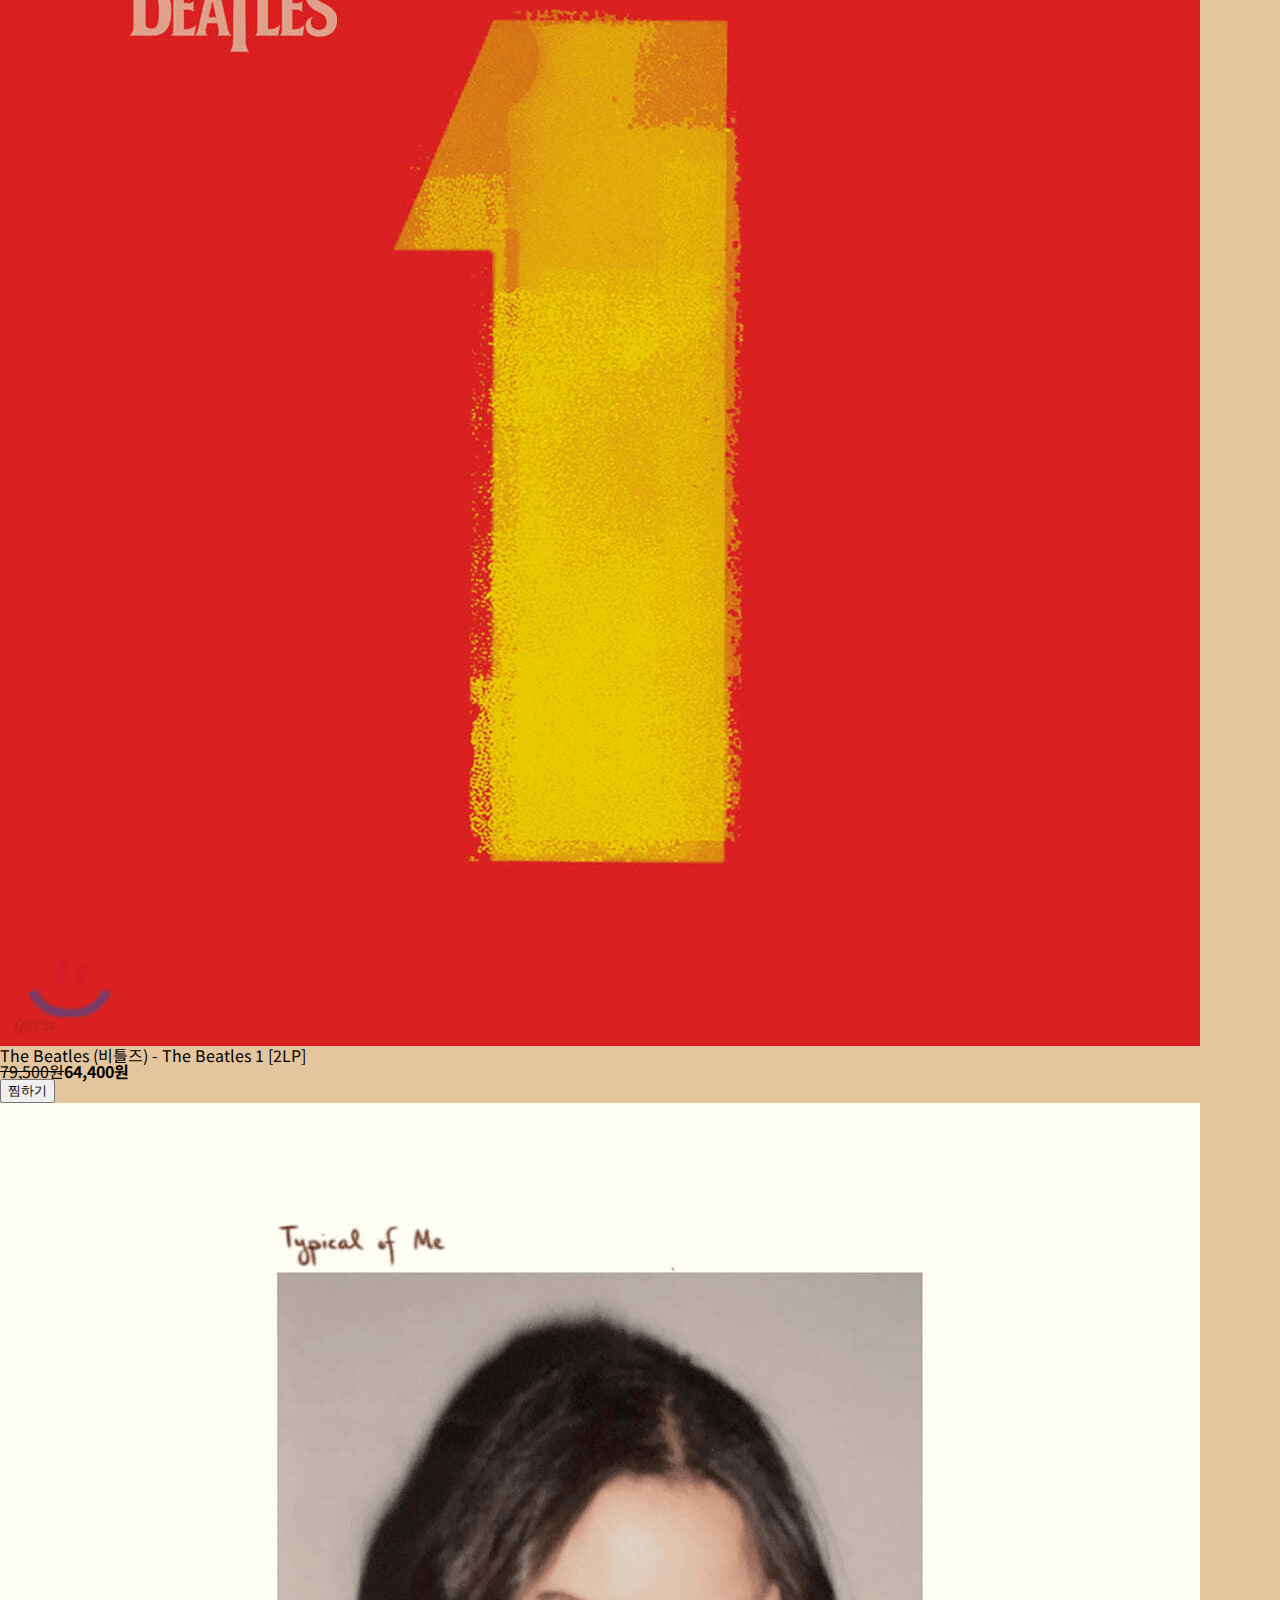
==== commit 849cd6b0: "top slide make" ====
--- a/index.html
+++ b/index.html
@@ -86,25 +86,30 @@
         <div class="topSlider">
             <ul>
                 <li>
-                    <img src="images/slide_1.png" alt="김광석의 다시 부르기2 앨범 커버 이미지">
+                   <div>
+                        <img src="images/slide_1.png" alt="김광석의 다시 부르기2 앨범 커버 이미지">
+                        <div>
+                            <h2 class="fts100"><span class="fts90 fwR">김광석</span>다시부르기2</h2>
+                            <p class="fwR fts40">오리지널 재킷 LP 최초발매!!</p>
+                            <p class="fwR fts30">김광석이 그려낸 한국 모던 포크의 계보이자, 그가 존경심을 표한 한국 포크의 걸작 리스트로 채운 11곡의구성</p>
+                            <a href="#" class="btn1">지금 예약하세요!</a>
+                        </div>
+                   </div>
+                </li>
+                <li>
                     <div>
-                        <h2><span>김광석</span>다시부르기2</h2>
-                        <p>오리지널 재킷 LP 최초발매!!</p>
-                        <p>김광석이 그려낸 한국 모던 포크의 계보이자, 그가 존경심을 표한 한국 포크의 걸작 리스트로 채운 11곡의구성</p>
-                        <a href="#">지금 예약하세요!</a>
+                        <div>
+                            <h2 class="play fts90"><span class="fts70 fwSB">Charlie Puth</span>Nine Track Mind</h3>
+                            <a href="#" class="btn1">구매하기</a>
+                        </div>
+                        <img src="images/slide_2.png" alt="Charlie Puth의 Nine Track Mind 앨범 커버 이미지">
                     </div>
                 </li>
-                <li>
-                    <h2>vinyl record</h2>
-                    <div>
-                        <h3><span>Charlie Puth</span>Nine Track Mind</h3>
-                        <a href="#">구매하기</a>
-                    </div>
-                    <img src="images/slide_2.png" alt="Charlie Puth의 Nine Track Mind 앨범 커버 이미지">
-                </li>
             </ul>
-            <input type="button" class="sldeBTn1" value="1">
-            <input type="button" class="sldeBTn2" value="2">
+            <span>
+                <input type="button" class="sldeBTn1 active" value="1">
+                <input type="button" class="sldeBTn2" value="2">
+            </span>
         </div>
         <div class="lastMonthTop3">
             <h2 class="fts30">지난 달의 top 3를 만나보세요!</h2>
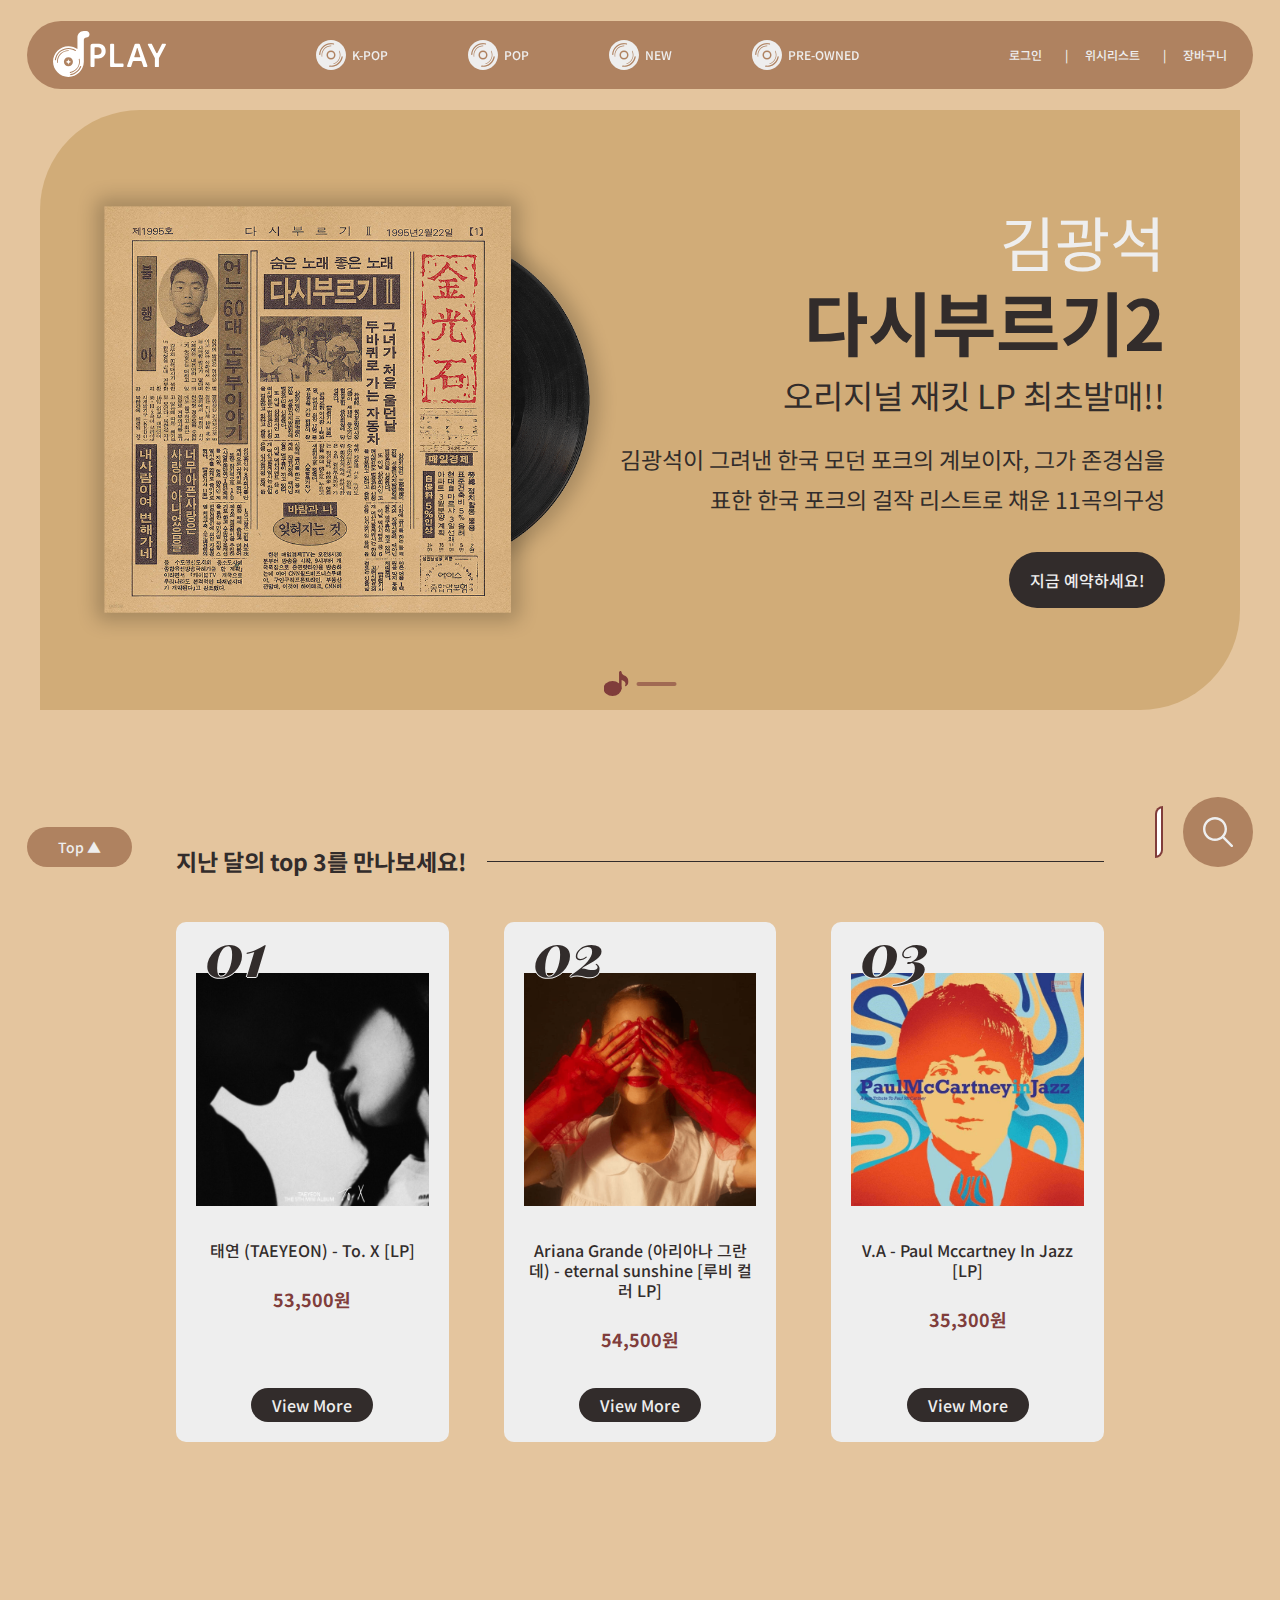
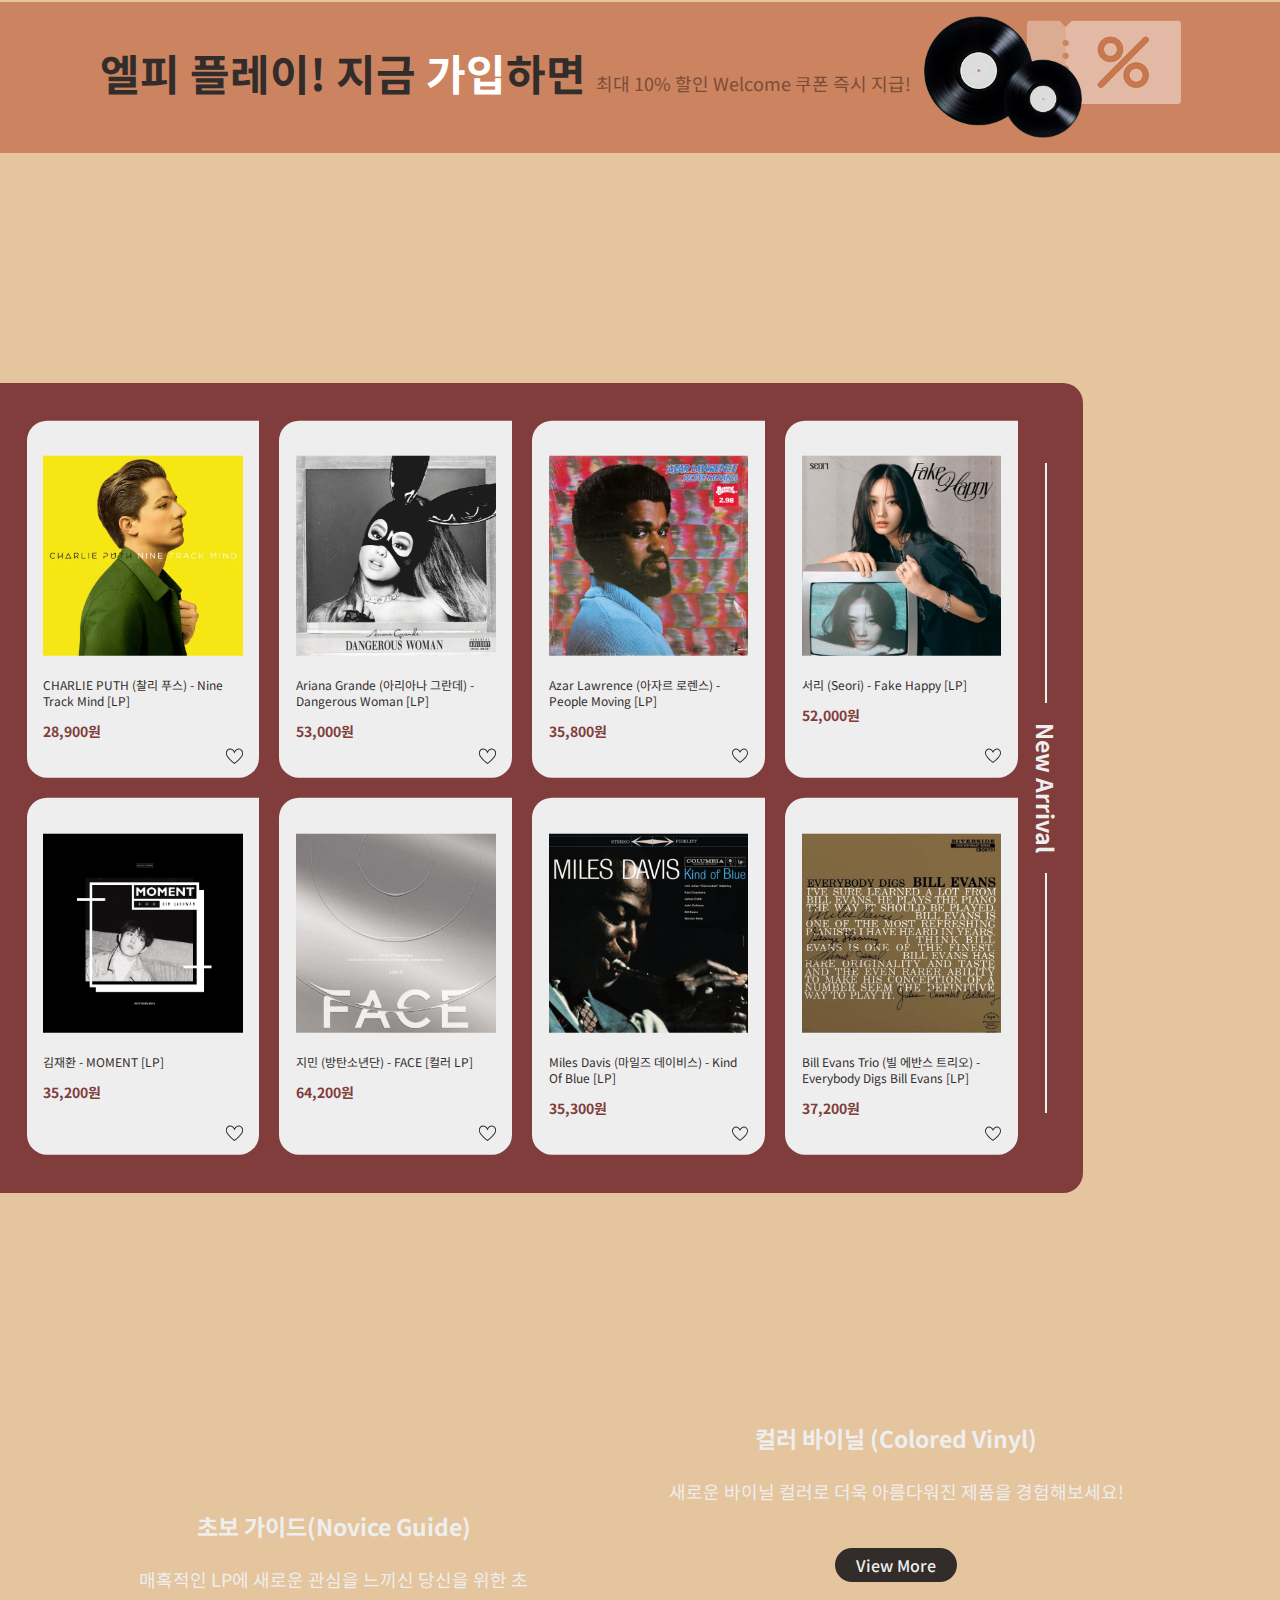
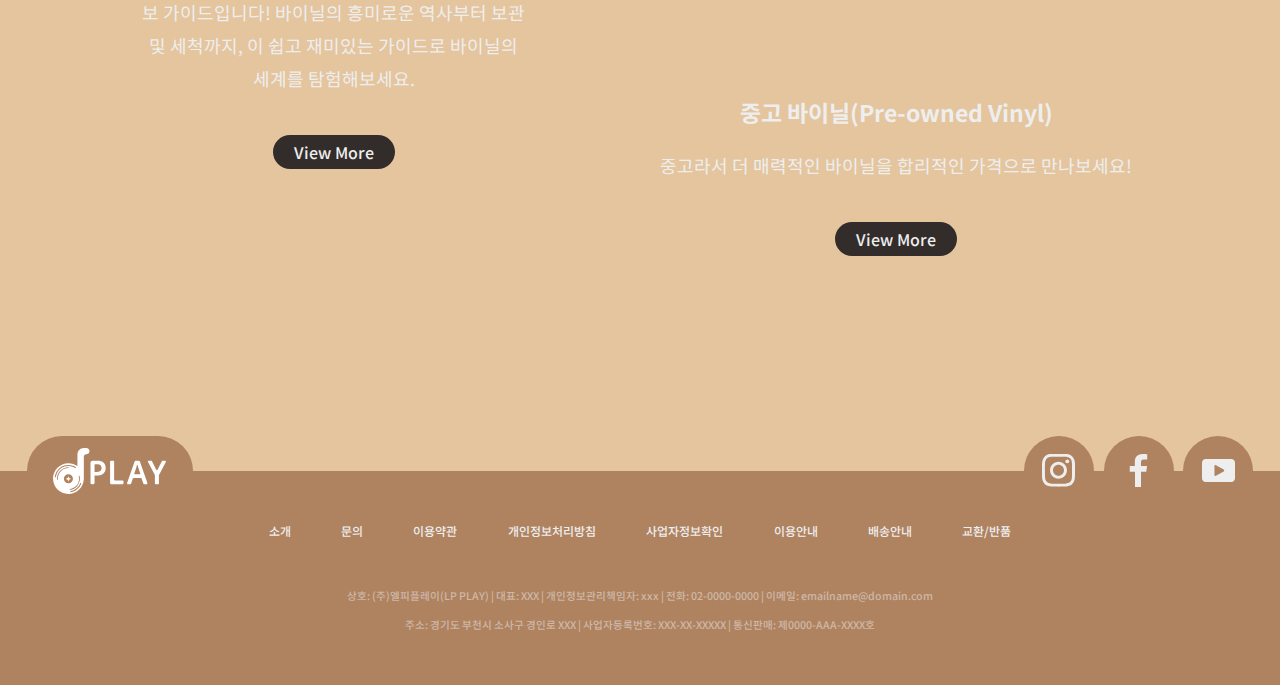
==== commit c86ec5f9: "discount 제외 전부" ====
--- a/index.html
+++ b/index.html
@@ -143,74 +143,74 @@
                 </li>
             </ol>
         </div>
-        <p>엘피 플레이! 지금 <mark>가입</mark>하면 <small>최대 10% 할인 Welcome 쿠폰 즉시 지급!</small></p>
+        <p class="fts50 ftwB">엘피 플레이! 지금 <mark>가입</mark>하면 <small class="fts22 fwR">최대 10% 할인 Welcome 쿠폰 즉시 지급!</small></p>
         <div class="newVinyl">
             <div>
-                <h2>New Arrival</h2>
+                <h2 class="fts30">New Arrival</h2>
                 <img src="images/new_recordimg.png" alt="돌아가는 lp판 이미지">
             </div>
             <ul>
                 <li>
                     <a href="#"><img src="images/cov_nine_Track_Mind.png" alt="CHARLIE PUTH의 Nine Track Mind 앨범 커버"></a>
                     <dl>
-                        <dt>CHARLIE PUTH (찰리 푸스) - Nine Track Mind [LP]</dt>
-                        <dd><strong>28,900원</strong></dd>
+                        <dt class="fts16 fwM">CHARLIE PUTH (찰리 푸스) - Nine Track Mind [LP]</dt>
+                        <dd><strong class="fts18">28,900원</strong></dd>
                     </dl>
                     <input type="button" value="찜하기">
                 </li>
                 <li>
                     <a href="#"><img src="images/cov_dangerous_Woman.png" alt="Ariana Grande의 Dangerous Woman 앨범 커버"></a>
                     <dl>
-                        <dt>Ariana Grande (아리아나 그란데) - Dangerous Woman [LP]</dt>
-                        <dd><strong>53,000원</strong></dd>
+                        <dt class="fts16 fwM">Ariana Grande (아리아나 그란데) - Dangerous Woman [LP]</dt>
+                        <dd><strong class="fts18">53,000원</strong></dd>
                     </dl>
                     <input type="button" value="찜하기">
                 </li>
                 <li>
                     <a href="#"><img src="images/cov_people_Moving.jpeg" alt="Azar Lawrence의 People Moving 앨범 커버"></a>
                     <dl>
-                        <dt>Azar Lawrence (아자르 로렌스) - People Moving [LP]</dt>
-                        <dd><strong>35,800원</strong></dd>
+                        <dt class="fts16 fwM">Azar Lawrence (아자르 로렌스) - People Moving [LP]</dt>
+                        <dd><strong class="fts18">35,800원</strong></dd>
                     </dl>
                     <input type="button" value="찜하기">
                 </li>
                 <li>
                     <a href="#"><img src="images/cov_Fake_Happy.png" alt="서리의 Fake Happy 앨범 커버"></a>
                     <dl>
-                        <dt>서리 (Seori) - Fake Happy [LP]</dt>
-                        <dd><strong>52,000원</strong></dd>
+                        <dt class="fts16 fwM">서리 (Seori) - Fake Happy [LP]</dt>
+                        <dd><strong class="fts18">52,000원</strong></dd>
                     </dl>
                     <input type="button" value="찜하기">
                 </li>
                 <li>
                     <a href="#"><img src="images/cov_MOMENT.png" alt="김재환의 MOMENT 앨범 커버"></a>
                     <dl>
-                        <dt>김재환 - MOMENT [LP]</dt>
-                        <dd><strong>35,200원</strong></dd>
+                        <dt class="fts16 fwM">김재환 - MOMENT [LP]</dt>
+                        <dd><strong class="fts18">35,200원</strong></dd>
                     </dl>
                     <input type="button" value="찜하기">
                 </li>
                 <li>
                     <a href="#"><img src="images/cov_face.png" alt="지민의 FACE 앨범 커버"></a>
                     <dl>
-                        <dt>지민 (방탄소년단) - FACE [컬러 LP]</dt>
-                        <dd><strong>64,200원</strong></dd>
+                        <dt class="fts16 fwM">지민 (방탄소년단) - FACE [컬러 LP]</dt>
+                        <dd><strong class="fts18">64,200원</strong></dd>
                     </dl>
                     <input type="button" value="찜하기">
                 </li>
                 <li>
                     <a href="#"><img src="images/cov_Kind_Of_Blue.png" alt="Miles Davis의 Kind Of Blue 앨범 커버"></a>
                     <dl>
-                        <dt>Miles Davis (마일즈 데이비스) - Kind Of Blue [LP]</dt>
-                        <dd><strong>35,300원</strong></dd>
+                        <dt class="fts16 fwM">Miles Davis (마일즈 데이비스) - Kind Of Blue [LP]</dt>
+                        <dd><strong class="fts18">35,300원</strong></dd>
                     </dl>
                     <input type="button" value="찜하기">
                 </li>
                 <li>
                     <a href="#"><img src="images/cov_Everybody_Digs_Bill_Evans.png" alt="Bill Evans Trio의 Everybody Digs Bill Evans 앨범 커버"></a>
                     <dl>
-                        <dt>Bill Evans Trio (빌 에반스 트리오) - Everybody Digs Bill Evans [LP]</dt>
-                        <dd><strong>37,200원</strong></dd>
+                        <dt class="fts16 fwM">Bill Evans Trio (빌 에반스 트리오) - Everybody Digs Bill Evans [LP]</dt>
+                        <dd><strong class="fts18">37,200원</strong></dd>
                     </dl>
                     <input type="button" value="찜하기">
                 </li>
@@ -283,26 +283,26 @@
         </div>
         <div class="moreVinyl">
             <div>
-                <p>
-                    <b>초보 가이드(Novice Guide)</b>
+                <p class="fts22 fwR">
+                    <b class="fts30">초보 가이드(Novice Guide)</b>
                     매혹적인 LP에 새로운 관심을 느끼신 당신을 위한 초보 가이드입니다! 바이닐의 흥미로운 역사부터 보관 및 세척까지, 이 쉽고 재미있는 가이드로 바이닐의 세계를 탐험해보세요.
                 </p>
-                <a href="#">View More</a>
+                <a href="#" class="btn1">View More</a>
             </div>
             <div>
                 <div>
-                    <p>
-                        <b>컬러 바이닐 (Colored Vinyl)</b>
+                    <p class="fts22 fwR">
+                        <b class="fts30">컬러 바이닐 (Colored Vinyl)</b>
                         새로운 바이닐 컬러로 더욱 아름다워진 제품을 경험해보세요!
                     </p>
-                    <a href="#">View More</a>
+                    <a href="#" class="btn1">View More</a>
                 </div>
                 <div>
-                    <p>
-                        <b>중고 바이닐(Pre-owned Vinyl)</b>
+                    <p class="fts22 fwR">
+                        <b class="fts30">중고 바이닐(Pre-owned Vinyl)</b>
                         중고라서 더 매력적인 바이닐을 합리적인 가격으로 만나보세요!
                     </p>
-                    <a href="#">View More</a>
+                    <a href="#" class="btn1">View More</a>
                 </div>
             </div>
         </div>
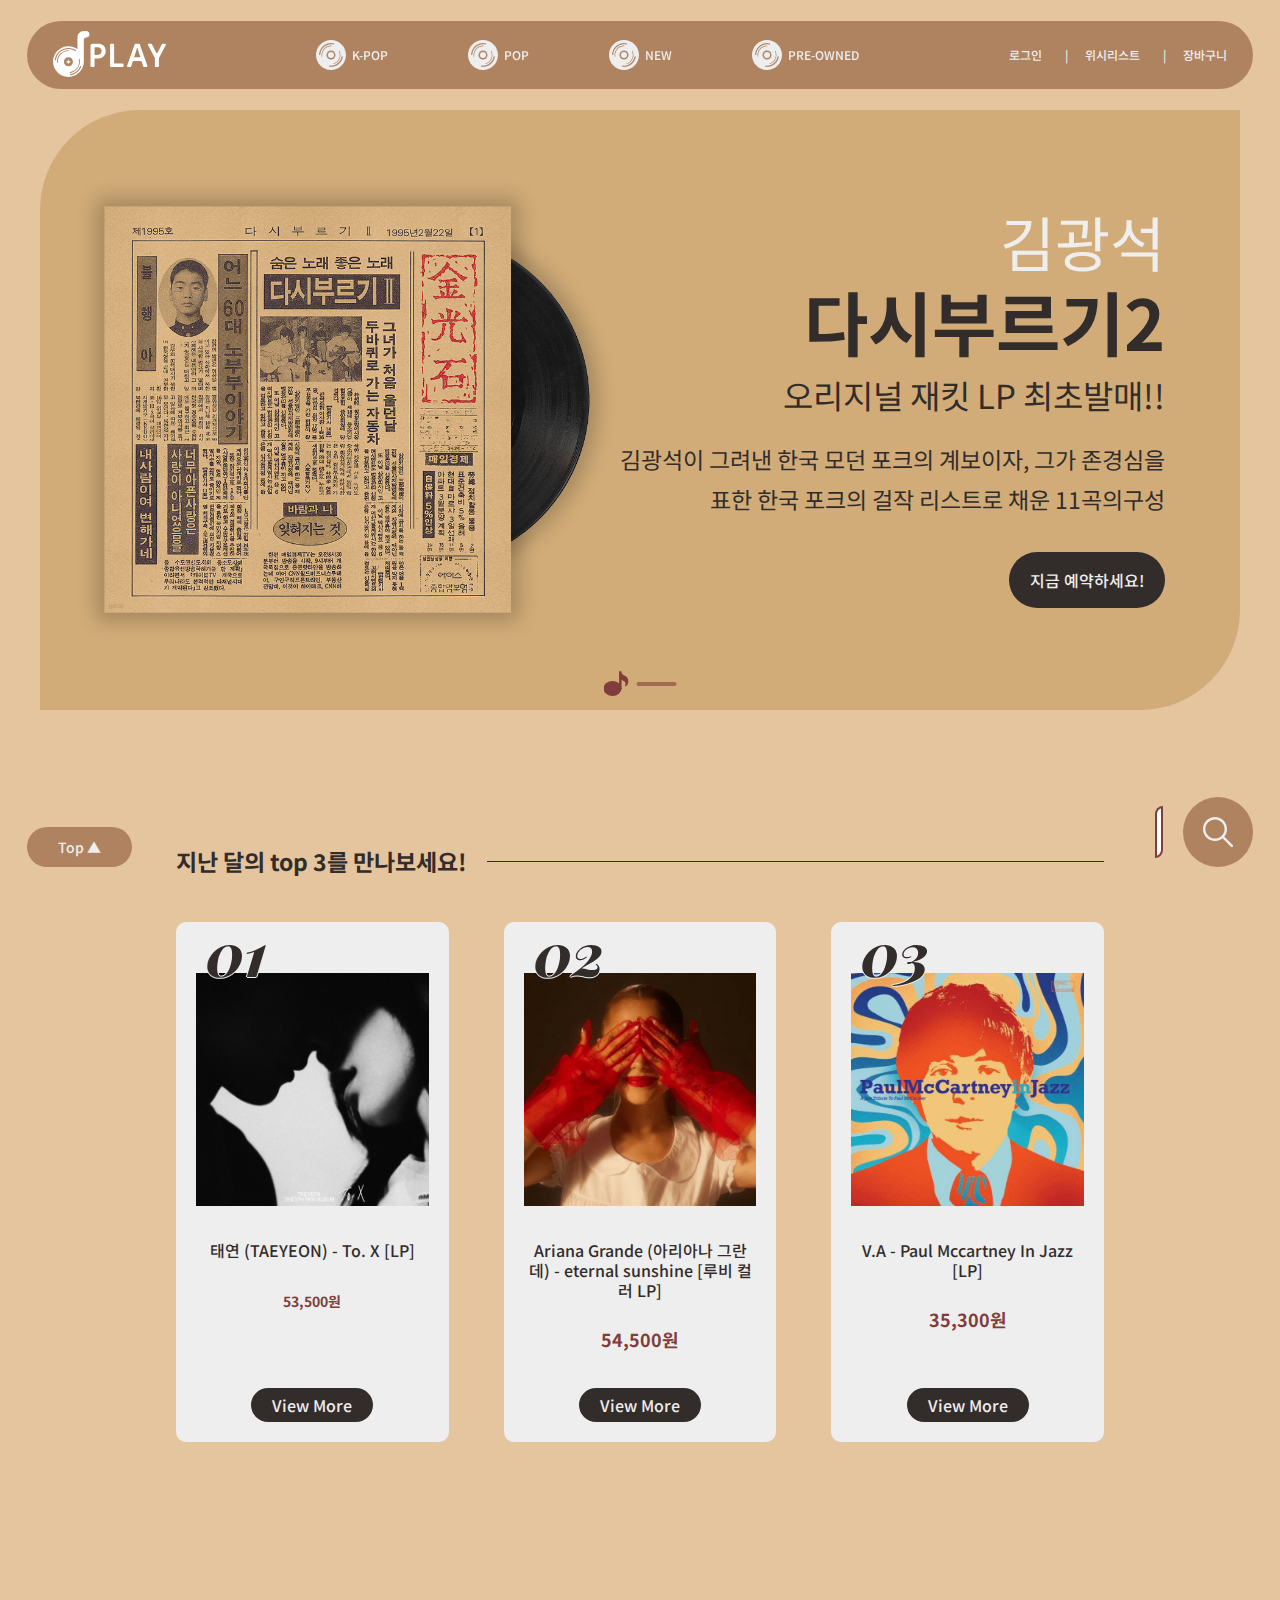
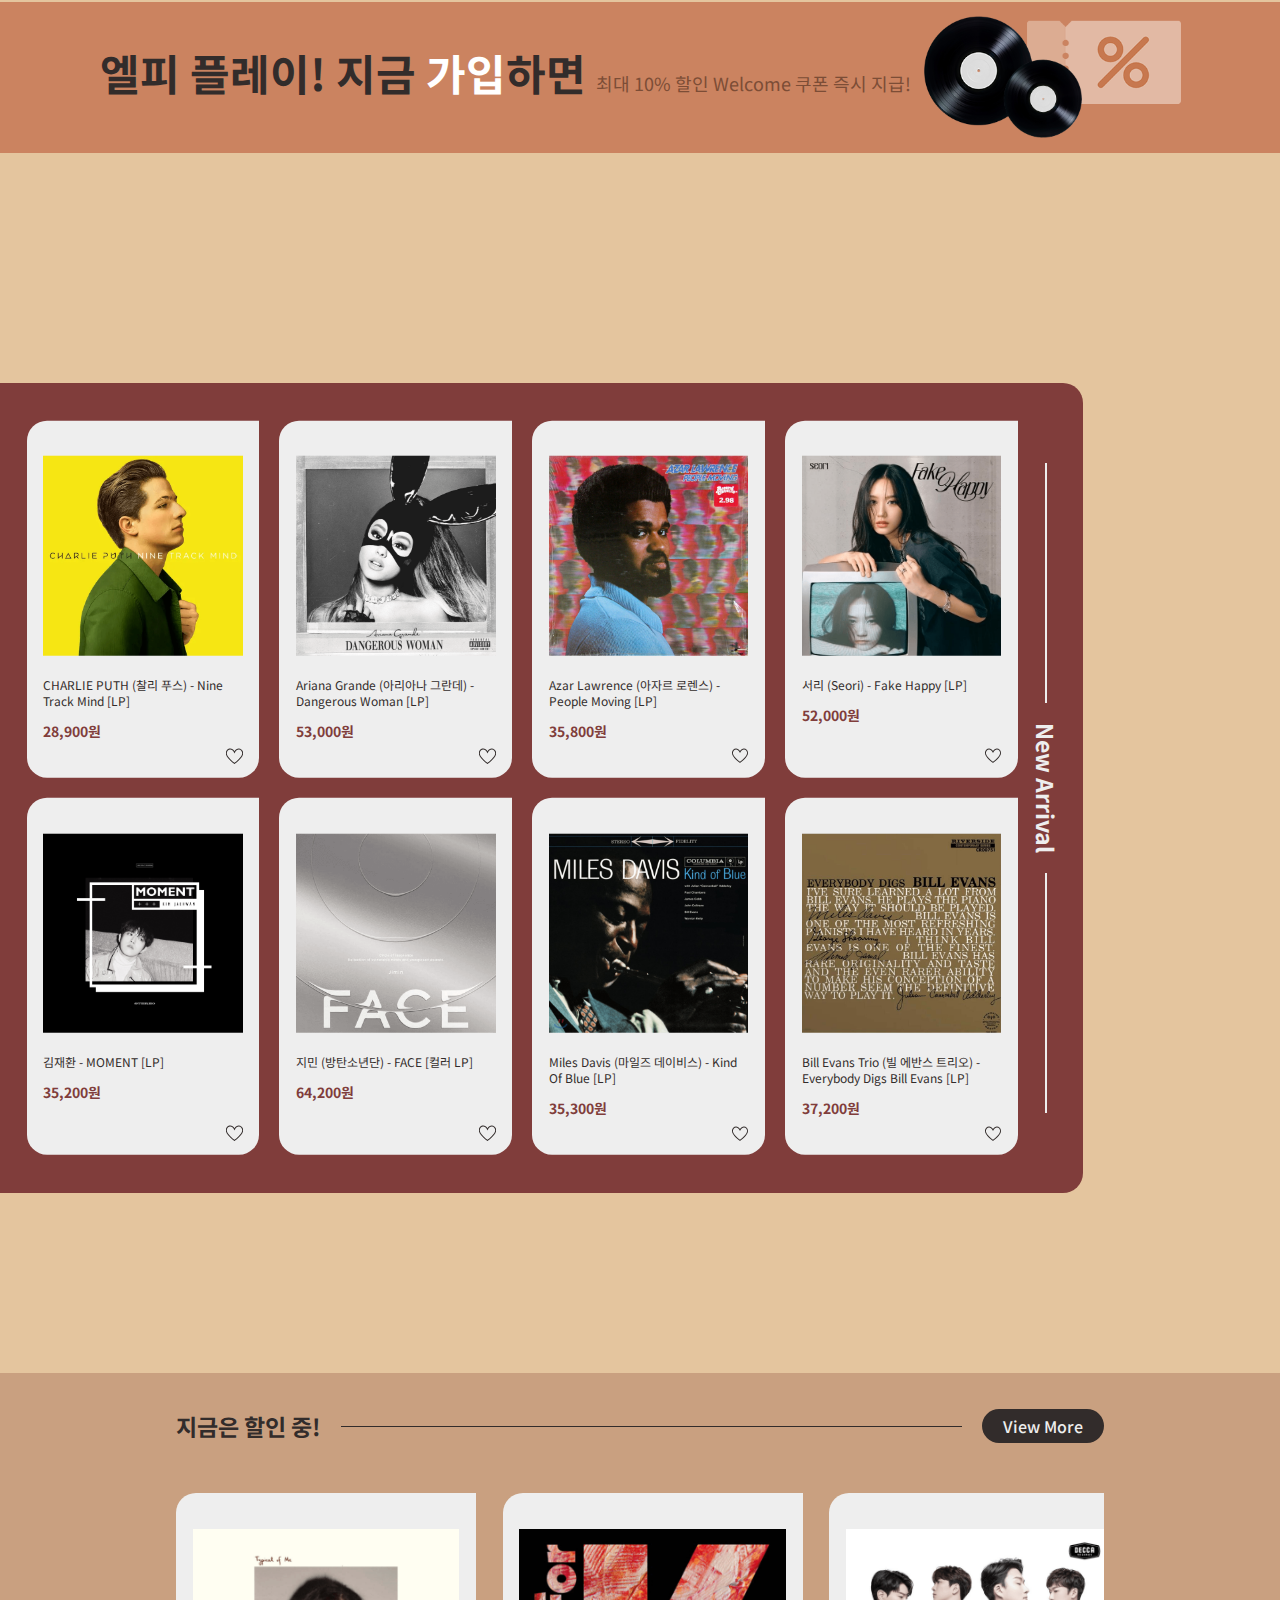
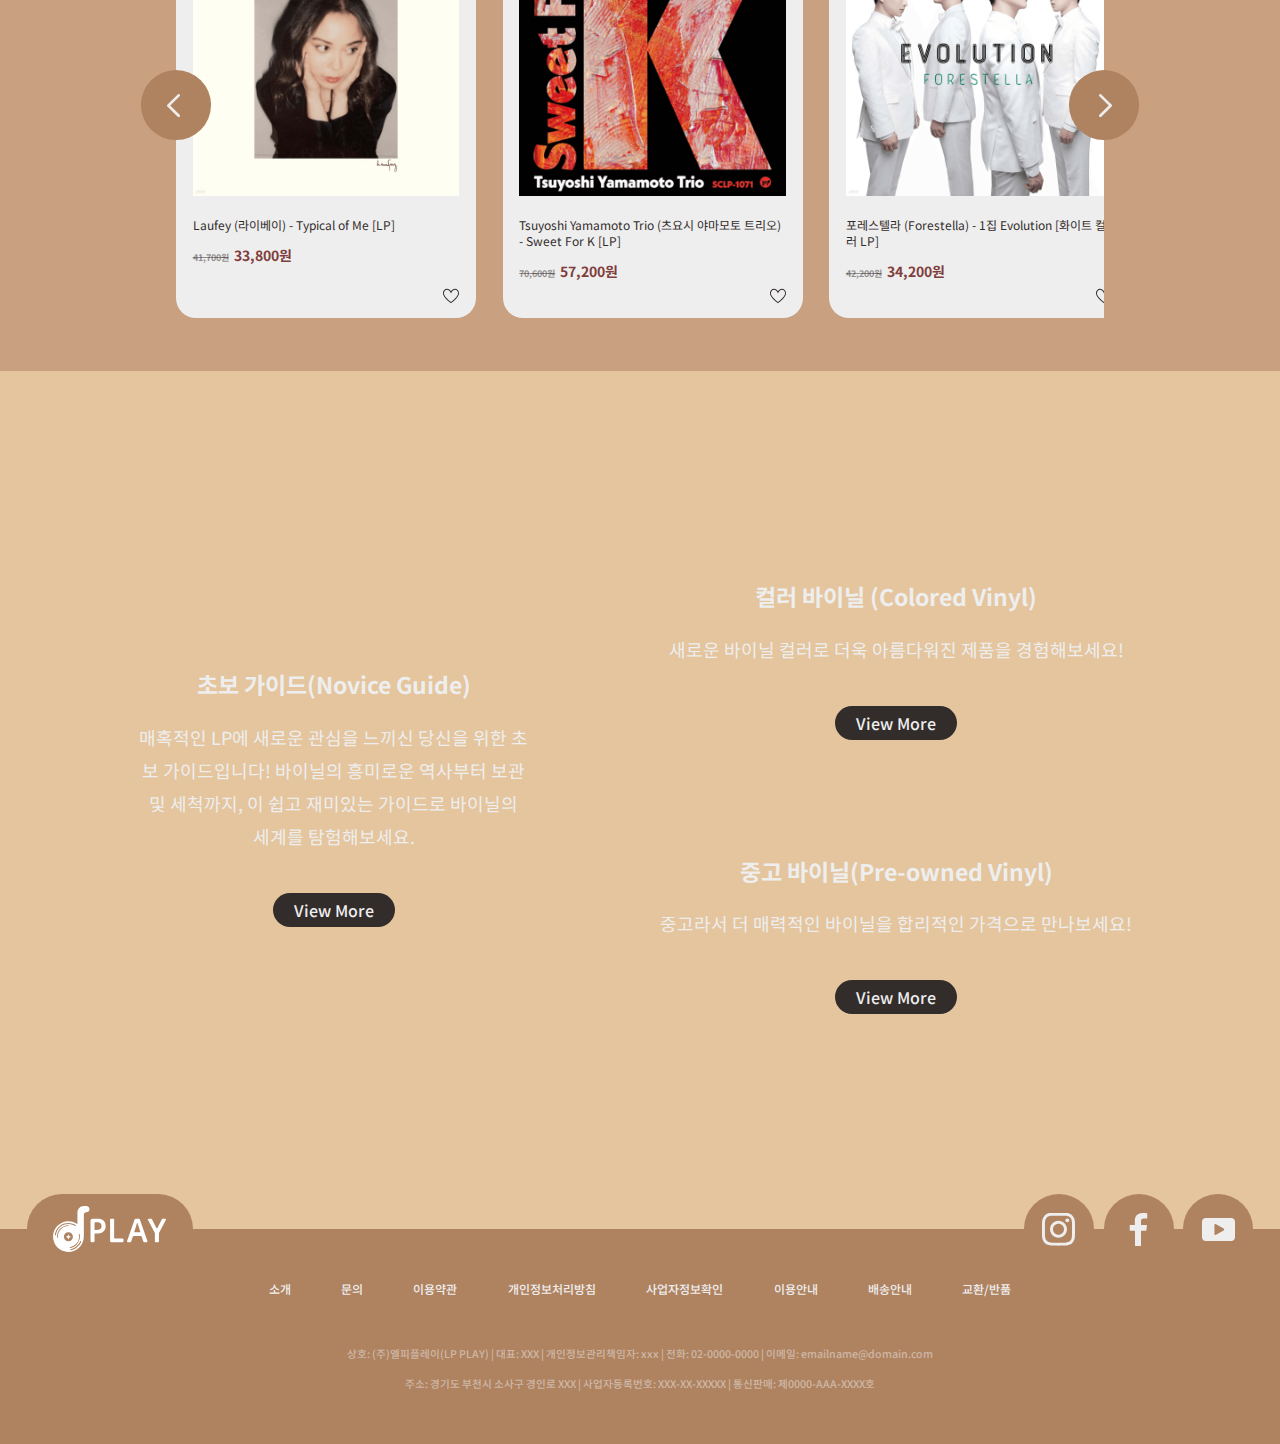
==== commit 277042a3: "before discount js" ====
--- a/index.html
+++ b/index.html
@@ -99,7 +99,7 @@
                 <li>
                     <div>
                         <div>
-                            <h2 class="play fts90"><span class="fts70 fwSB">Charlie Puth</span>Nine Track Mind</h3>
+                            <h2 class="play fts90"><span class="fts70 fwSB">Charlie Puth</span>Nine Track Mind</h2>
                             <a href="#" class="btn1">구매하기</a>
                         </div>
                         <img src="images/slide_2.png" alt="Charlie Puth의 Nine Track Mind 앨범 커버 이미지">
@@ -119,7 +119,7 @@
                     <img src="images/cov_to_X.png" alt="태연의 to.X 앨범 커버">
                     <dl>
                         <dt class="fts20 ftwM">태연 (TAEYEON) - To. X [LP]</dt>
-                        <dd class="fts22"><strong>53,500원</strong></dd>
+                        <dd class="fts22"><strong class="fts18">53,500원</strong></dd>
                         <dd><a href="#" class="btn1">View More</a></dd>
                     </dl>
                 </li>
@@ -217,69 +217,69 @@
             </ul>
         </div>
         <div class="discount">
-            <h2>지금은 할인 중!</h2>
-            <span>
+            <h2 class="fts30">지금은 할인 중! <a href="#" class="btn1">View More</a></h2>
+            <div>
                 <input type="button" value="이전">
                 <input type="button" value="다음">
-            </span>
-            <ul>
-                <li>
-                    <a href="#"><img src="images/cov_Typical_of_Me.png" alt="Laufey의 Typical of Me 앨범 커버"></a>
-                    <dl>
-                        <dt>Laufey (라이베이) - Typical of Me [LP]</dt>
-                        <dd><s>41,700원</s><strong>33,800원</strong></dd>
-                    </dl>
-                    <input type="button" value="찜하기">
-                </li>
-                <li>
-                    <a href="#"><img src="images/cov_Sweet_For_K.png" alt="Tsuyoshi Yamamoto Trio의 Sweet For K 앨범 커버"></a>
-                    <dl>
-                        <dt>Tsuyoshi Yamamoto Trio (츠요시 야마모토 트리오) - Sweet For K [LP]</dt>
-                        <dd><s>70,600원</s><strong>57,200원</strong></dd>
-                    </dl>
-                    <input type="button" value="찜하기">
-                </li>
-                <li>
-                    <a href="#"><img src="images/cov_Evolution.png" alt="포레스텔라의 Evolution 앨범 커버"></a>
-                    <dl>
-                        <dt>포레스텔라 (Forestella) - 1집 Evolution [화이트 컬러 LP]</dt>
-                        <dd><s>42,200원</s><strong>34,200원</strong></dd>
-                    </dl>
-                    <input type="button" value="찜하기">
-                </li>
-                <li>
-                    <a href="#"><img src="images/cov_Doo_Wops_Hooligans.png" alt="Bruno Mars의 Doo-Wops & Hooligans 앨범 커버"></a>
-                    <dl>
-                        <dt>Bruno Mars (브루노 마스) - 1집 Doo-Wops & Hooligans [LP]</dt>
-                        <dd><s>34,900원</s><strong>28,400원</strong></dd>
-                    </dl>
-                    <input type="button" value="찜하기">
-                </li>
-                <li>
-                    <a href="#"><img src="images/cov_The_Beatles_1.png" alt="The Beatles의 The Beatles 1 앨범 커버"></a>
-                    <dl>
-                        <dt>The Beatles (비틀즈) - The Beatles 1 [2LP]</dt>
-                        <dd><s>79,500원</s><strong>64,400원</strong></dd>
-                    </dl>
-                    <input type="button" value="찜하기">
-                </li>
-                <li>
-                    <a href="#"><img src="images/cov_Typical_of_Me.png" alt=" Hilary Hahn 바흐 - 바이올린 협주곡 (J.S Bach: Violin Concertos) 앨범 커버"></a>
-                    <dl>
-                        <dt> Hilary Hahn 바흐 - 바이올린 협주곡 (J.S Bach: Violin Concertos) [2LP]</dt>
-                        <dd><s>61,800원</s><strong>50,100원</strong></dd>
-                    </dl>
-                    <input type="button" value="찜하기">
-                </li>
-                <li>
-                    <a href="#"><img src="images/cov_Waltz_For_Debby.png" alt="Bill Evans의  Waltz For Debby 앨범 커버"></a>
-                    <dl>
-                        <dt>Bill Evans (빌 에반스) - Waltz For Debby[핑크 컬러 LP]</dt>
-                        <dd><s>39,400원</s><strong>31,900원</strong></dd>
-                    </dl>
-                    <input type="button" value="찜하기">
-                </li>
-            </ul>
+                <ul>
+                    <li>
+                        <a href="#"><img src="images/cov_Typical_of_Me.png" alt="Laufey의 Typical of Me 앨범 커버"></a>
+                        <dl>
+                            <dt  class="fts16 fwM">Laufey (라이베이) - Typical of Me [LP]</dt>
+                            <dd><s class="fts13 ftwB">41,700원</s><strong class="fts18">33,800원</strong></dd>
+                        </dl>
+                        <input type="button" value="찜하기">
+                    </li>
+                    <li>
+                        <a href="#"><img src="images/cov_Sweet_For_K.png" alt="Tsuyoshi Yamamoto Trio의 Sweet For K 앨범 커버"></a>
+                        <dl>
+                            <dt  class="fts16 fwM">Tsuyoshi Yamamoto Trio (츠요시 야마모토 트리오) - Sweet For K [LP]</dt>
+                            <dd><s class="fts13 ftwB">70,600원</s><strong class="fts18">57,200원</strong></dd>
+                        </dl>
+                        <input type="button" value="찜하기">
+                    </li>
+                    <li>
+                        <a href="#"><img src="images/cov_Evolution.png" alt="포레스텔라의 Evolution 앨범 커버"></a>
+                        <dl>
+                            <dt  class="fts16 fwM">포레스텔라 (Forestella) - 1집 Evolution [화이트 컬러 LP]</dt>
+                            <dd><s class="fts13 ftwB">42,200원</s><strong class="fts18">34,200원</strong></dd>
+                        </dl>
+                        <input type="button" value="찜하기">
+                    </li>
+                    <li>
+                        <a href="#"><img src="images/cov_Doo_Wops_Hooligans.png" alt="Bruno Mars의 Doo-Wops & Hooligans 앨범 커버"></a>
+                        <dl>
+                            <dt  class="fts16 fwM">Bruno Mars (브루노 마스) - 1집 Doo-Wops & Hooligans [LP]</dt>
+                            <dd><s class="fts13 ftwB">34,900원</s><strong class="fts18">28,400원</strong></dd>
+                        </dl>
+                        <input type="button" value="찜하기">
+                    </li>
+                    <li>
+                        <a href="#"><img src="images/cov_The_Beatles_1.png" alt="The Beatles의 The Beatles 1 앨범 커버"></a>
+                        <dl>
+                            <dt  class="fts16 fwM">The Beatles (비틀즈) - The Beatles 1 [2LP]</dt>
+                            <dd><s class="fts13 ftwB">79,500원</s><strong class="fts18">64,400원</strong></dd>
+                        </dl>
+                        <input type="button" value="찜하기">
+                    </li>
+                    <li>
+                        <a href="#"><img src="images/cov_Violin_Concertos.png" alt=" Hilary Hahn 바흐 - 바이올린 협주곡 (J.S Bach: Violin Concertos) 앨범 커버"></a>
+                        <dl>
+                            <dt  class="fts16 fwM"> Hilary Hahn 바흐 - 바이올린 협주곡 (J.S Bach: Violin Concertos) [2LP]</dt>
+                            <dd><s class="fts13 ftwB">61,800원</s><strong class="fts18">50,100원</strong></dd>
+                        </dl>
+                        <input type="button" value="찜하기">
+                    </li>
+                    <li>
+                        <a href="#"><img src="images/cov_Waltz_For_Debby.png" alt="Bill Evans의  Waltz For Debby 앨범 커버"></a>
+                        <dl>
+                            <dt  class="fts16 fwM">Bill Evans (빌 에반스) - Waltz For Debby[핑크 컬러 LP]</dt>
+                            <dd><s class="fts13 ftwB">39,400원</s><strong class="fts18">31,900원</strong></dd>
+                        </dl>
+                        <input type="button" value="찜하기">
+                    </li>
+                </ul>
+            </div>
         </div>
         <div class="moreVinyl">
             <div>
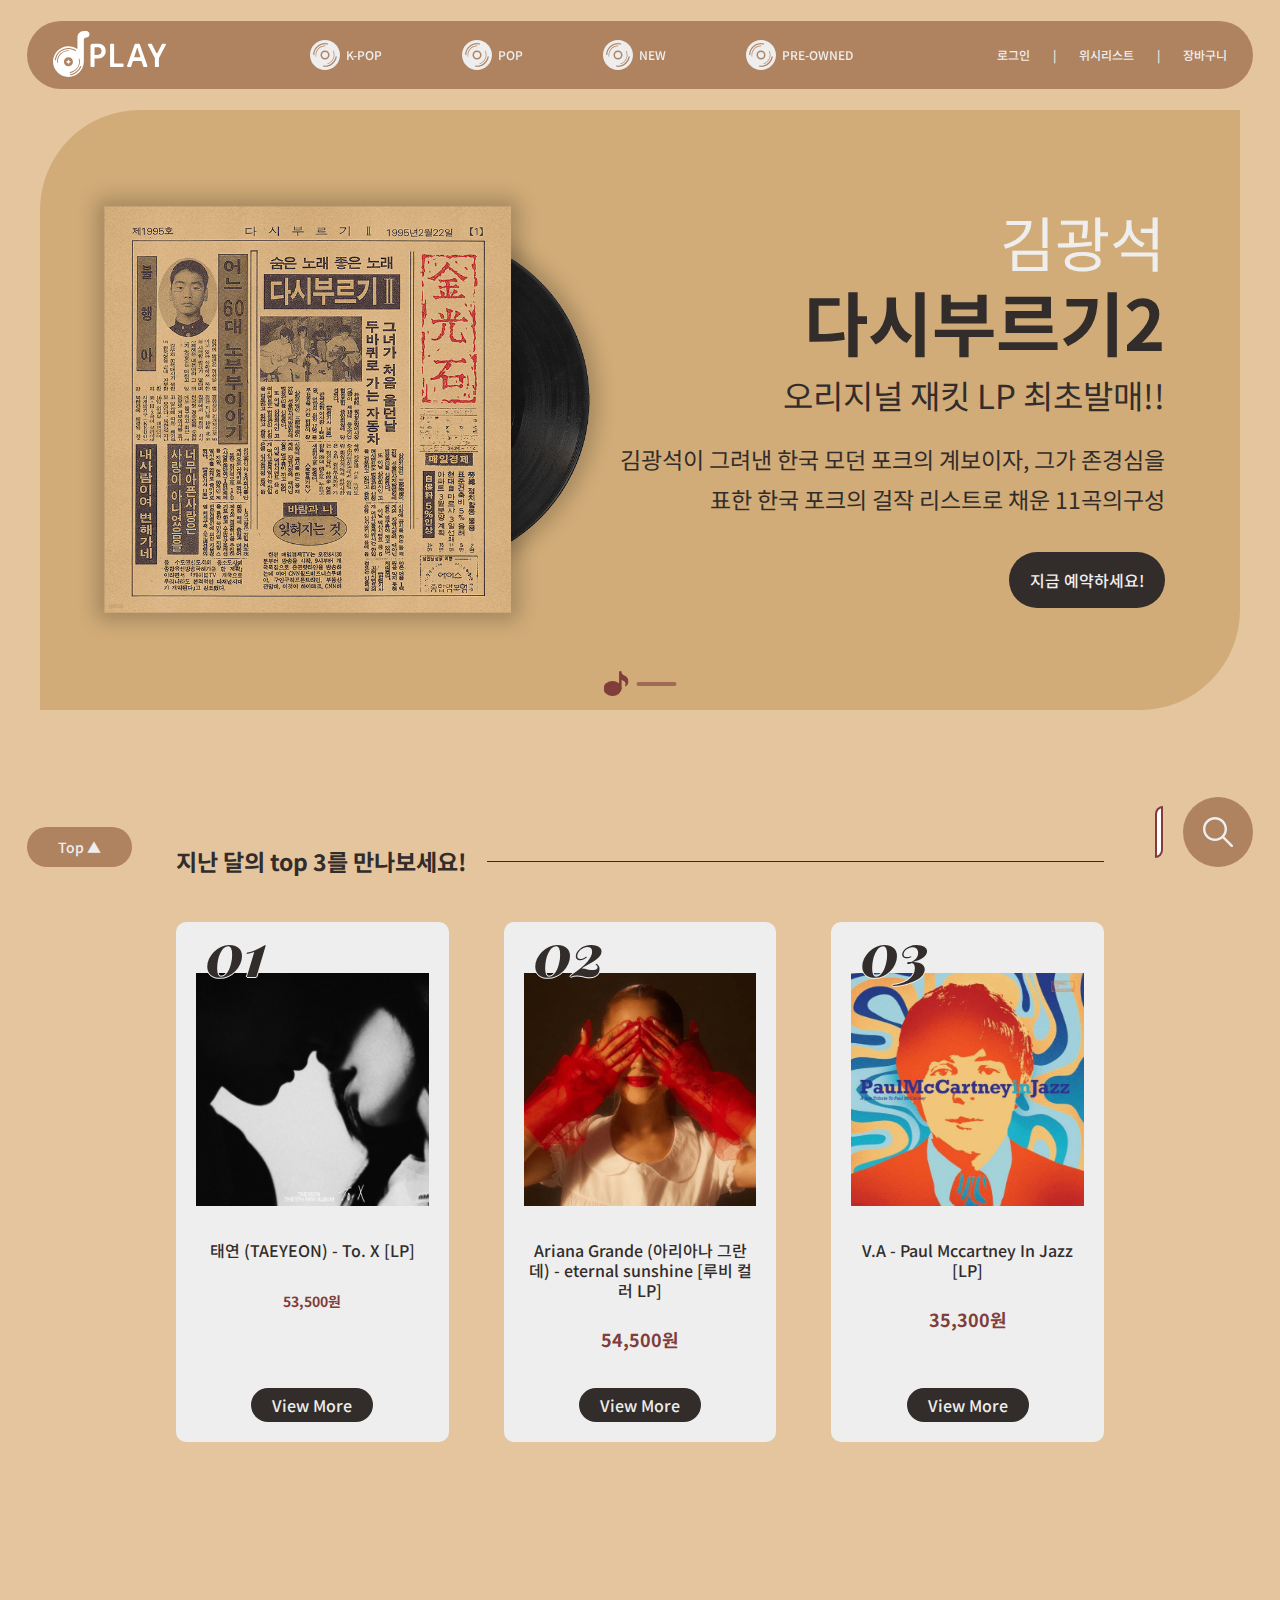
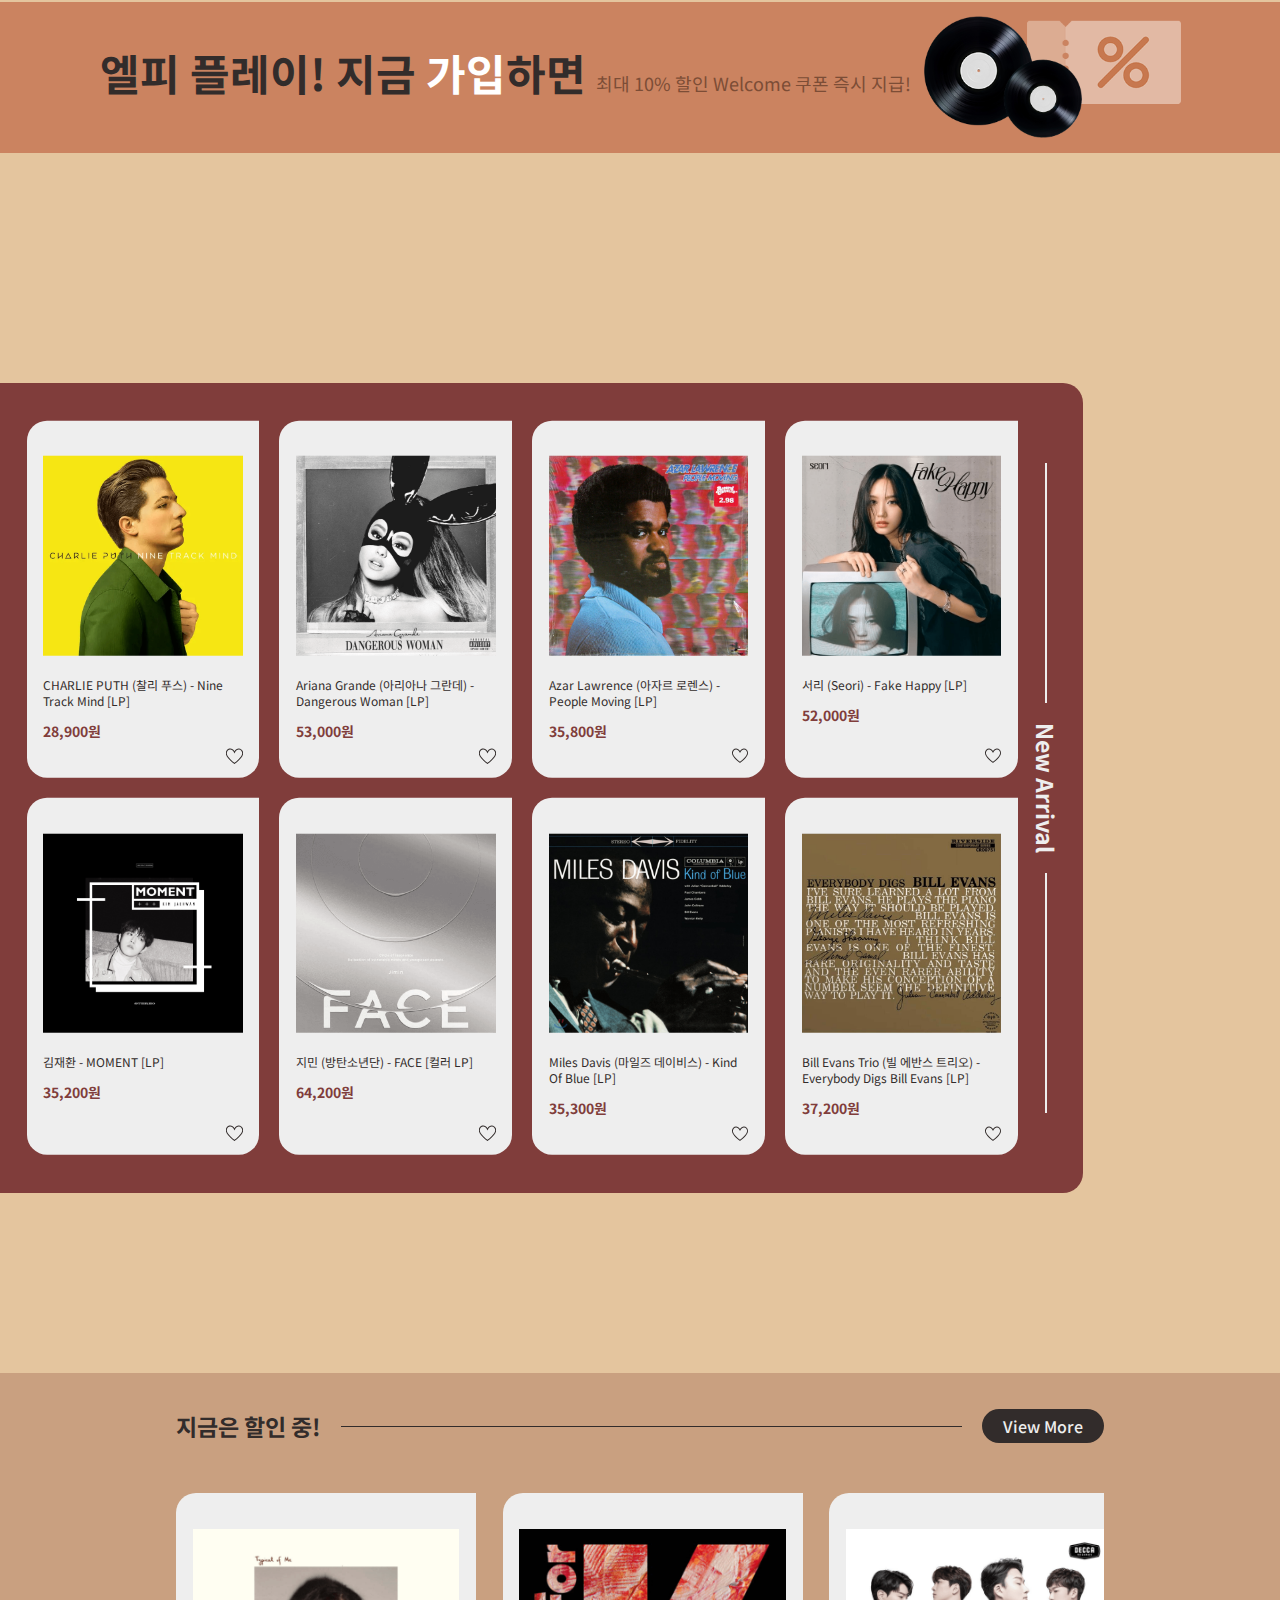
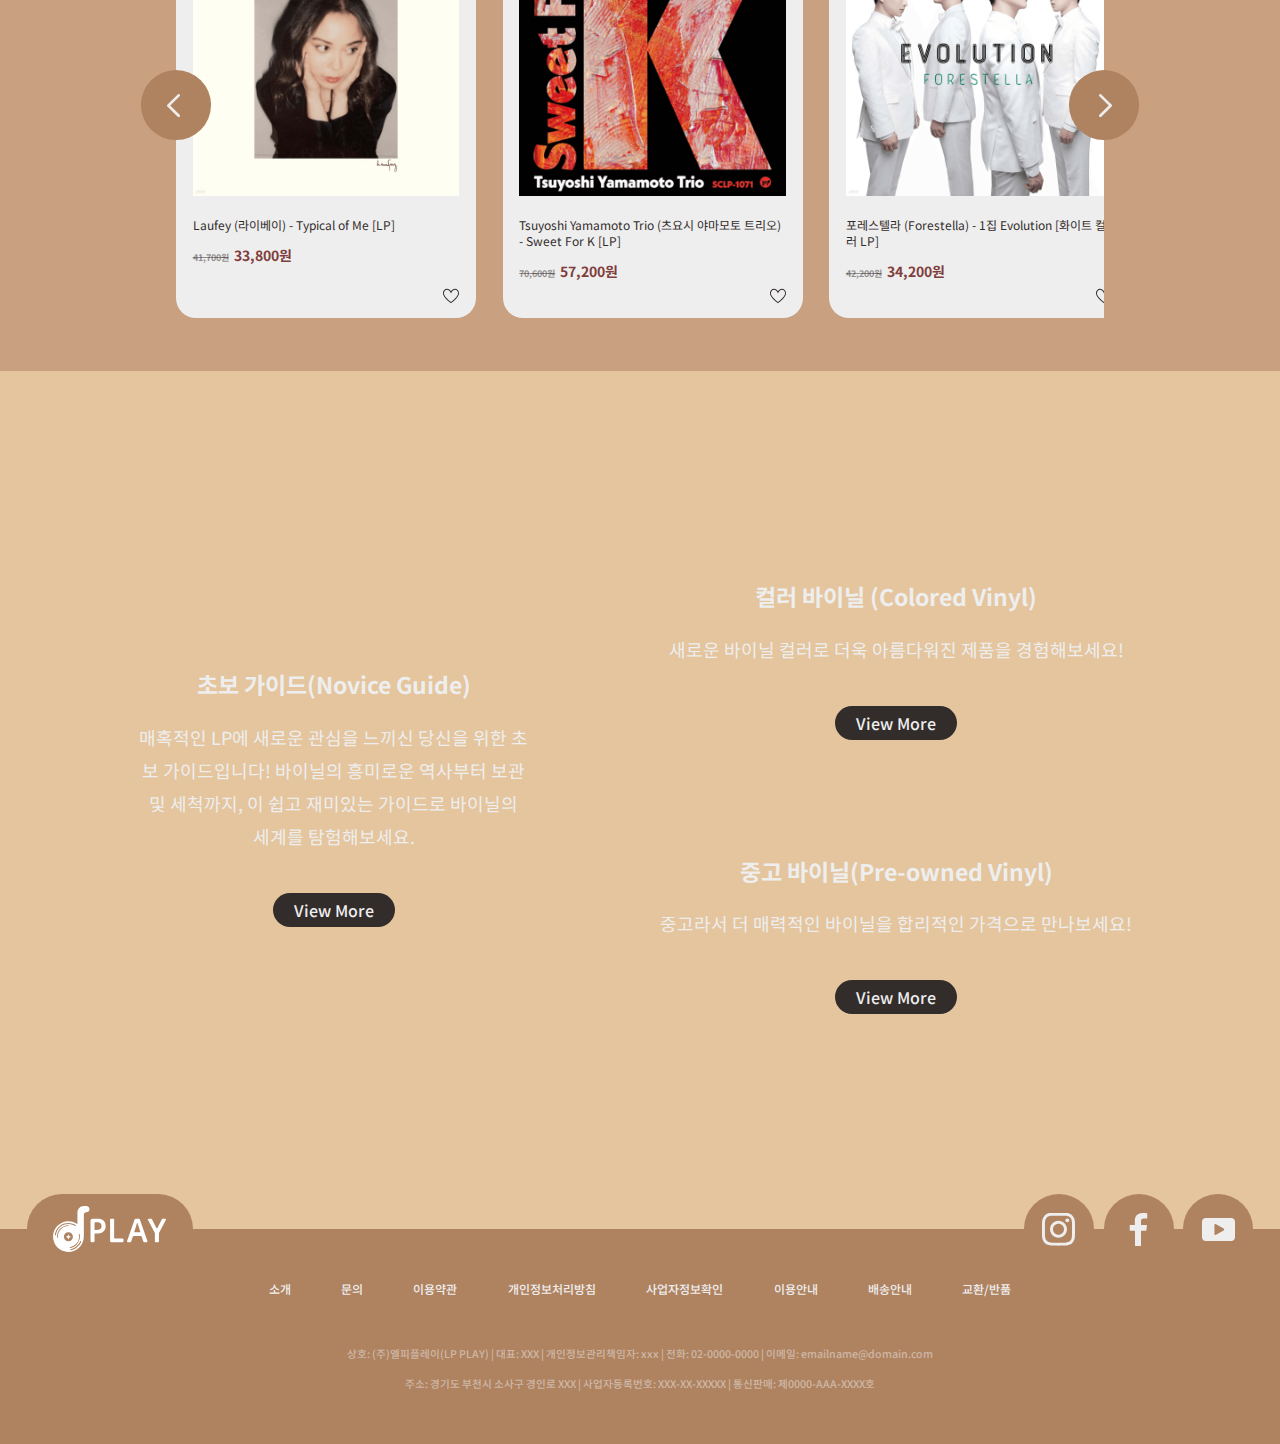
==== commit 107c4598: "tablet fin" ====
--- a/index.html
+++ b/index.html
@@ -69,7 +69,9 @@
             </nav>
             <div>
                 <a href="#">로그인</a>
+                <span>|</span>
                 <a href="#">위시리스트</a>
+                <span>|</span>
                 <a href="#">장바구니</a>
             </div>
         </div>
@@ -219,66 +221,70 @@
         <div class="discount">
             <h2 class="fts30">지금은 할인 중! <a href="#" class="btn1">View More</a></h2>
             <div>
-                <input type="button" value="이전">
-                <input type="button" value="다음">
-                <ul>
-                    <li>
-                        <a href="#"><img src="images/cov_Typical_of_Me.png" alt="Laufey의 Typical of Me 앨범 커버"></a>
-                        <dl>
-                            <dt  class="fts16 fwM">Laufey (라이베이) - Typical of Me [LP]</dt>
-                            <dd><s class="fts13 ftwB">41,700원</s><strong class="fts18">33,800원</strong></dd>
-                        </dl>
-                        <input type="button" value="찜하기">
-                    </li>
-                    <li>
-                        <a href="#"><img src="images/cov_Sweet_For_K.png" alt="Tsuyoshi Yamamoto Trio의 Sweet For K 앨범 커버"></a>
-                        <dl>
-                            <dt  class="fts16 fwM">Tsuyoshi Yamamoto Trio (츠요시 야마모토 트리오) - Sweet For K [LP]</dt>
-                            <dd><s class="fts13 ftwB">70,600원</s><strong class="fts18">57,200원</strong></dd>
-                        </dl>
-                        <input type="button" value="찜하기">
-                    </li>
-                    <li>
-                        <a href="#"><img src="images/cov_Evolution.png" alt="포레스텔라의 Evolution 앨범 커버"></a>
-                        <dl>
-                            <dt  class="fts16 fwM">포레스텔라 (Forestella) - 1집 Evolution [화이트 컬러 LP]</dt>
-                            <dd><s class="fts13 ftwB">42,200원</s><strong class="fts18">34,200원</strong></dd>
-                        </dl>
-                        <input type="button" value="찜하기">
-                    </li>
-                    <li>
-                        <a href="#"><img src="images/cov_Doo_Wops_Hooligans.png" alt="Bruno Mars의 Doo-Wops & Hooligans 앨범 커버"></a>
-                        <dl>
-                            <dt  class="fts16 fwM">Bruno Mars (브루노 마스) - 1집 Doo-Wops & Hooligans [LP]</dt>
-                            <dd><s class="fts13 ftwB">34,900원</s><strong class="fts18">28,400원</strong></dd>
-                        </dl>
-                        <input type="button" value="찜하기">
-                    </li>
-                    <li>
-                        <a href="#"><img src="images/cov_The_Beatles_1.png" alt="The Beatles의 The Beatles 1 앨범 커버"></a>
-                        <dl>
-                            <dt  class="fts16 fwM">The Beatles (비틀즈) - The Beatles 1 [2LP]</dt>
-                            <dd><s class="fts13 ftwB">79,500원</s><strong class="fts18">64,400원</strong></dd>
-                        </dl>
-                        <input type="button" value="찜하기">
-                    </li>
-                    <li>
-                        <a href="#"><img src="images/cov_Violin_Concertos.png" alt=" Hilary Hahn 바흐 - 바이올린 협주곡 (J.S Bach: Violin Concertos) 앨범 커버"></a>
-                        <dl>
-                            <dt  class="fts16 fwM"> Hilary Hahn 바흐 - 바이올린 협주곡 (J.S Bach: Violin Concertos) [2LP]</dt>
-                            <dd><s class="fts13 ftwB">61,800원</s><strong class="fts18">50,100원</strong></dd>
-                        </dl>
-                        <input type="button" value="찜하기">
-                    </li>
-                    <li>
-                        <a href="#"><img src="images/cov_Waltz_For_Debby.png" alt="Bill Evans의  Waltz For Debby 앨범 커버"></a>
-                        <dl>
-                            <dt  class="fts16 fwM">Bill Evans (빌 에반스) - Waltz For Debby[핑크 컬러 LP]</dt>
-                            <dd><s class="fts13 ftwB">39,400원</s><strong class="fts18">31,900원</strong></dd>
-                        </dl>
-                        <input type="button" value="찜하기">
-                    </li>
-                </ul>
+                <span>
+                    <input type="button" value="이전">
+                    <input type="button" value="다음">
+                </span>
+                <div>
+                    <ul>
+                        <li>
+                            <a href="#"><img src="images/cov_Typical_of_Me.png" alt="Laufey의 Typical of Me 앨범 커버"></a>
+                            <dl>
+                                <dt  class="fts16 fwM">Laufey (라이베이) - Typical of Me [LP]</dt>
+                                <dd><s class="fts13 ftwB">41,700원</s><strong class="fts18">33,800원</strong></dd>
+                            </dl>
+                            <input type="button" value="찜하기">
+                        </li>
+                        <li>
+                            <a href="#"><img src="images/cov_Sweet_For_K.png" alt="Tsuyoshi Yamamoto Trio의 Sweet For K 앨범 커버"></a>
+                            <dl>
+                                <dt  class="fts16 fwM">Tsuyoshi Yamamoto Trio (츠요시 야마모토 트리오) - Sweet For K [LP]</dt>
+                                <dd><s class="fts13 ftwB">70,600원</s><strong class="fts18">57,200원</strong></dd>
+                            </dl>
+                            <input type="button" value="찜하기">
+                        </li>
+                        <li>
+                            <a href="#"><img src="images/cov_Evolution.png" alt="포레스텔라의 Evolution 앨범 커버"></a>
+                            <dl>
+                                <dt  class="fts16 fwM">포레스텔라 (Forestella) - 1집 Evolution [화이트 컬러 LP]</dt>
+                                <dd><s class="fts13 ftwB">42,200원</s><strong class="fts18">34,200원</strong></dd>
+                            </dl>
+                            <input type="button" value="찜하기">
+                        </li>
+                        <li>
+                            <a href="#"><img src="images/cov_Doo_Wops_Hooligans.png" alt="Bruno Mars의 Doo-Wops & Hooligans 앨범 커버"></a>
+                            <dl>
+                                <dt  class="fts16 fwM">Bruno Mars (브루노 마스) - 1집 Doo-Wops & Hooligans [LP]</dt>
+                                <dd><s class="fts13 ftwB">34,900원</s><strong class="fts18">28,400원</strong></dd>
+                            </dl>
+                            <input type="button" value="찜하기">
+                        </li>
+                        <li>
+                            <a href="#"><img src="images/cov_The_Beatles_1.png" alt="The Beatles의 The Beatles 1 앨범 커버"></a>
+                            <dl>
+                                <dt  class="fts16 fwM">The Beatles (비틀즈) - The Beatles 1 [2LP]</dt>
+                                <dd><s class="fts13 ftwB">79,500원</s><strong class="fts18">64,400원</strong></dd>
+                            </dl>
+                            <input type="button" value="찜하기">
+                        </li>
+                        <li>
+                            <a href="#"><img src="images/cov_Violin_Concertos.png" alt=" Hilary Hahn 바흐 - 바이올린 협주곡 (J.S Bach: Violin Concertos) 앨범 커버"></a>
+                            <dl>
+                                <dt  class="fts16 fwM"> Hilary Hahn 바흐 - 바이올린 협주곡 (J.S Bach: Violin Concertos) [2LP]</dt>
+                                <dd><s class="fts13 ftwB">61,800원</s><strong class="fts18">50,100원</strong></dd>
+                            </dl>
+                            <input type="button" value="찜하기">
+                        </li>
+                        <li>
+                            <a href="#"><img src="images/cov_Waltz_For_Debby.png" alt="Bill Evans의  Waltz For Debby 앨범 커버"></a>
+                            <dl>
+                                <dt  class="fts16 fwM">Bill Evans (빌 에반스) - Waltz For Debby[핑크 컬러 LP]</dt>
+                                <dd><s class="fts13 ftwB">39,400원</s><strong class="fts18">31,900원</strong></dd>
+                            </dl>
+                            <input type="button" value="찜하기">
+                        </li>
+                    </ul>
+                </div>
             </div>
         </div>
         <div class="moreVinyl">
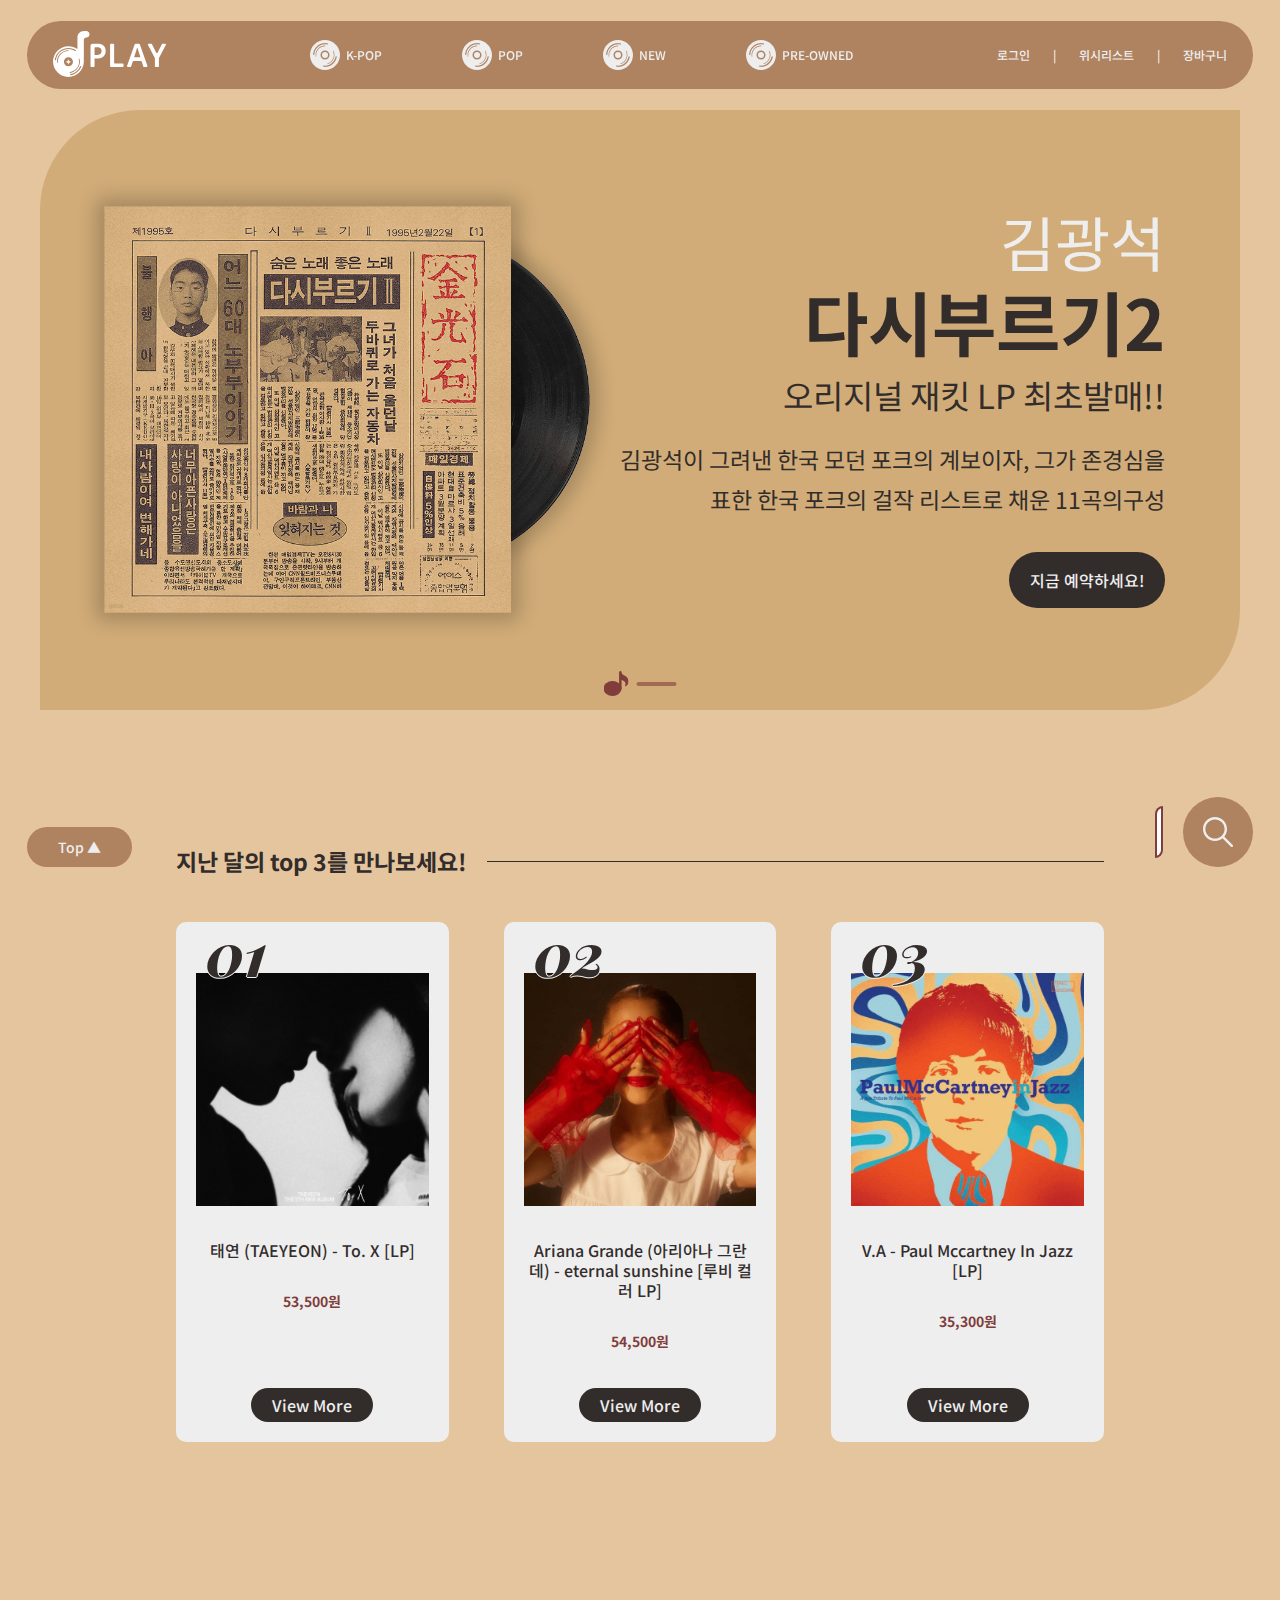
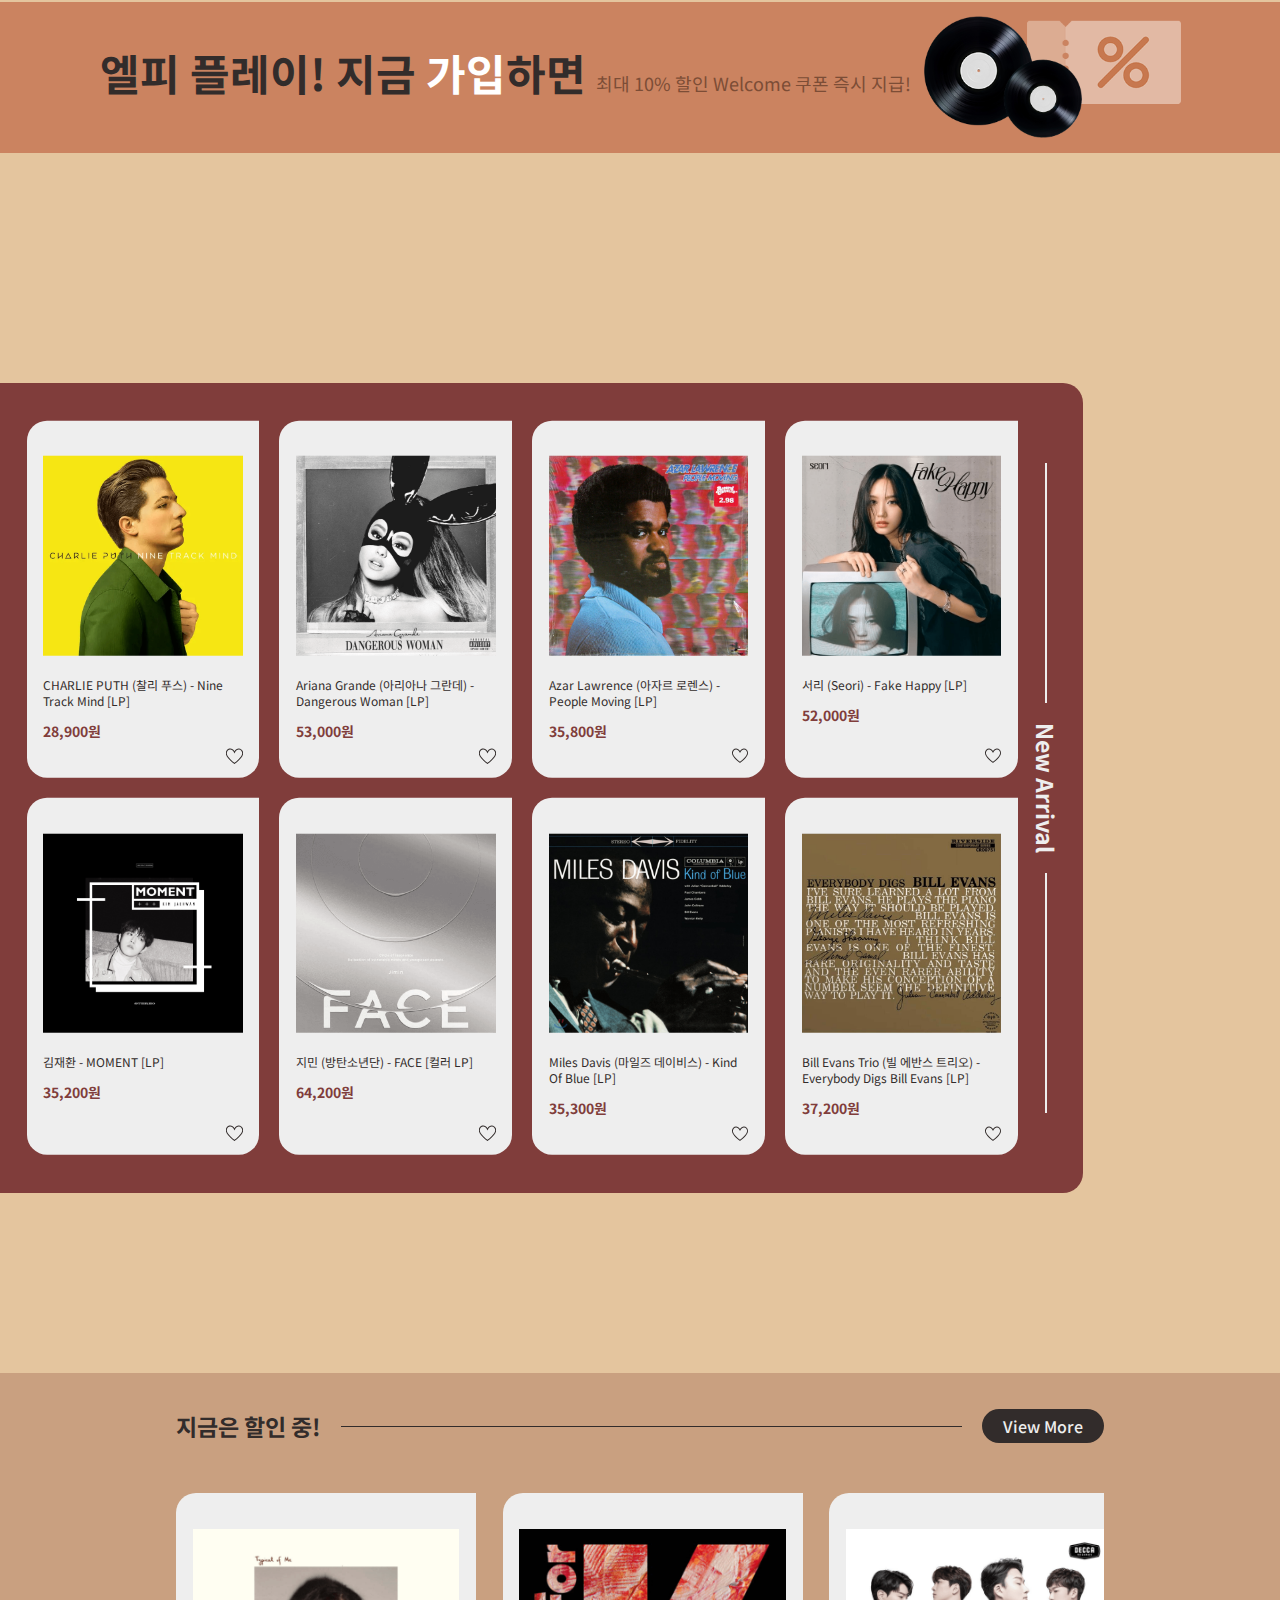
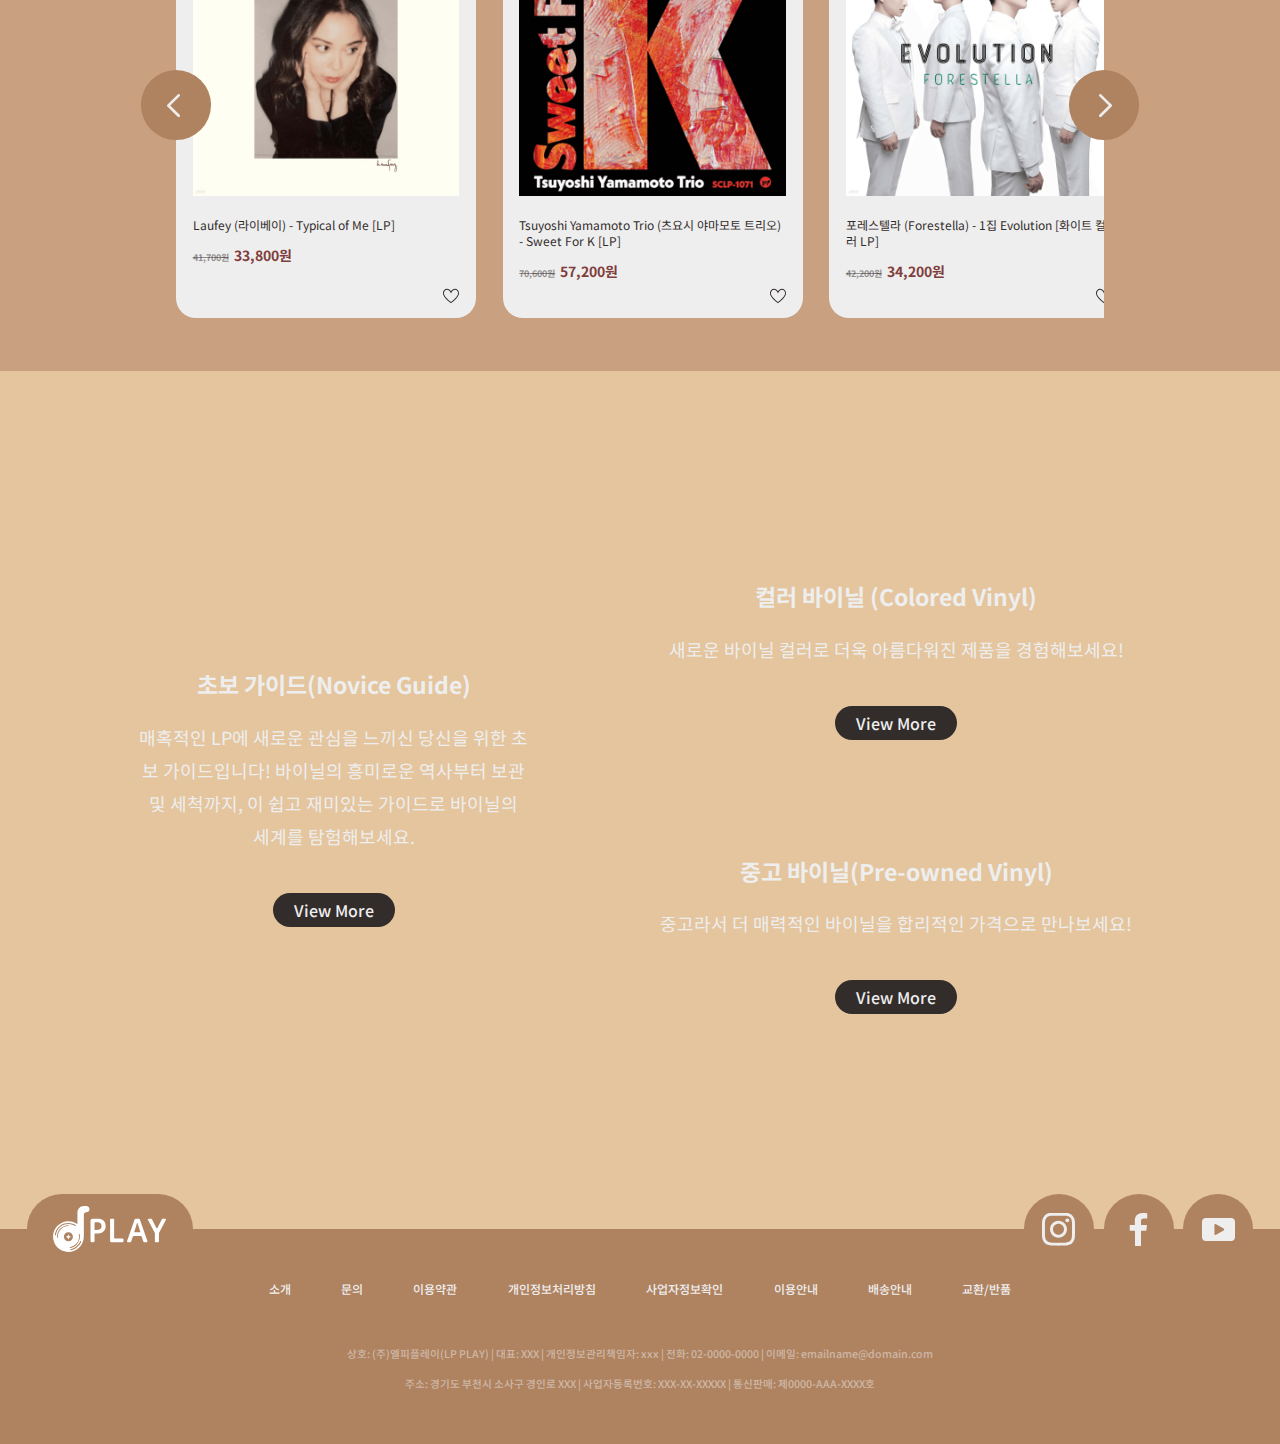
==== commit 5e74f3e0: "모바일 fin" ====
--- a/index.html
+++ b/index.html
@@ -68,11 +68,14 @@
                 </ul>
             </nav>
             <div>
-                <a href="#">로그인</a>
-                <span>|</span>
-                <a href="#">위시리스트</a>
-                <span>|</span>
-                <a href="#">장바구니</a>
+                <span data-panel="accountPanel" class="material-icons">account_circle</span>
+                <div id="accountPanel">
+                    <a href="#">로그인</a>
+                    <span>|</span>
+                    <a href="#">위시리스트</a>
+                    <span>|</span>
+                    <a href="#">장바구니</a>
+                </div>
             </div>
         </div>
     </header>
@@ -130,7 +133,7 @@
                     <img src="images/cov_eternal_sunshine.png" alt="Ariana Grande의 eternal sunshine 앨범 커버">
                     <dl>
                         <dt class="fts20 ftwM">Ariana Grande (아리아나 그란데) - eternal sunshine [루비 컬러 LP]</dt>
-                        <dd class="fts22"><strong>54,500원</strong></dd>
+                        <dd class="fts22"><strong class="fts18">54,500원</strong></dd>
                         <dd><a href="#" class="btn1">View More</a></dd>
                     </dl>
                 </li>
@@ -139,7 +142,7 @@
                     <img src="images/cov_Paul_Mccartney_In_Jazz.png" alt=" V.A의 Paul Mccartney In Jazz 앨범 커버">
                     <dl>
                         <dt class="fts20 ftwM">V.A - Paul Mccartney In Jazz [LP]</dt>
-                        <dd class="fts22"><strong>35,300원</strong></dd>
+                        <dd class="fts22"><strong class="fts18">35,300원</strong></dd>
                         <dd><a href="#" class="btn1">View More</a></dd>
                     </dl>
                 </li>
